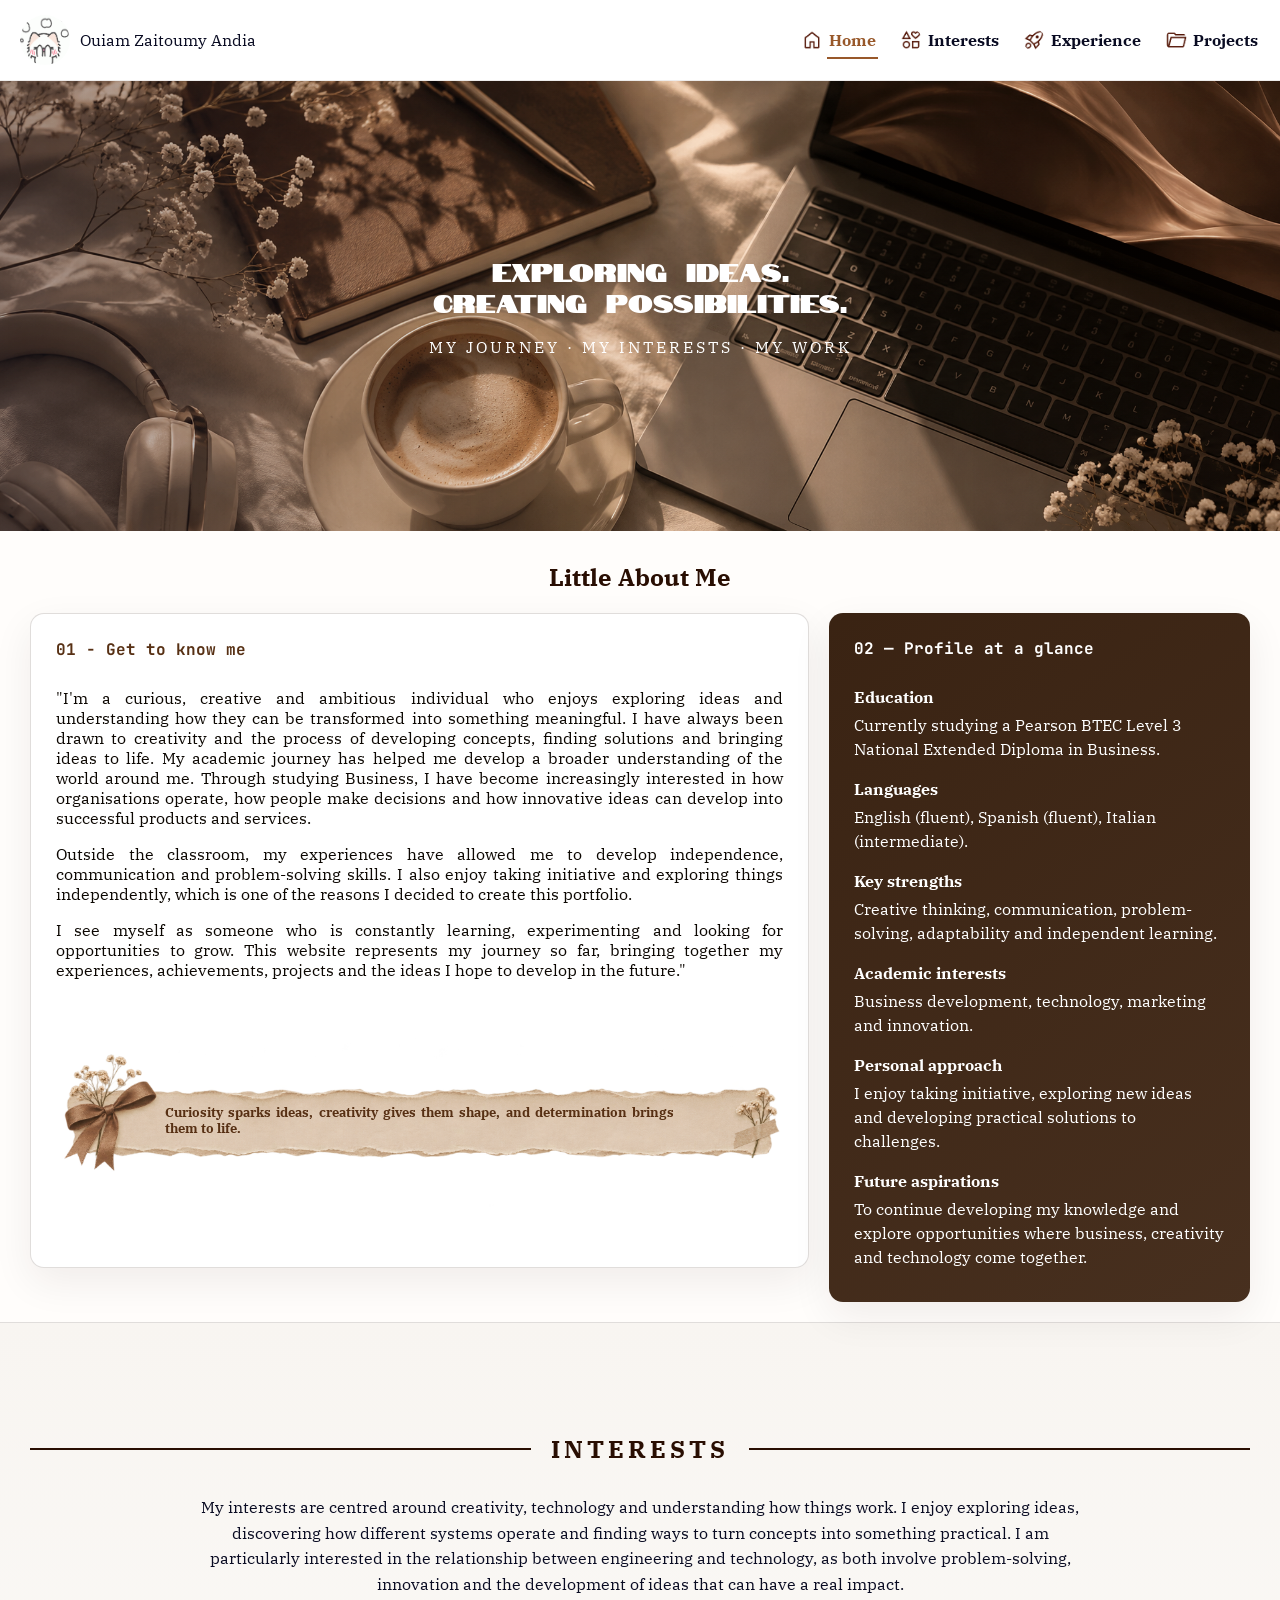
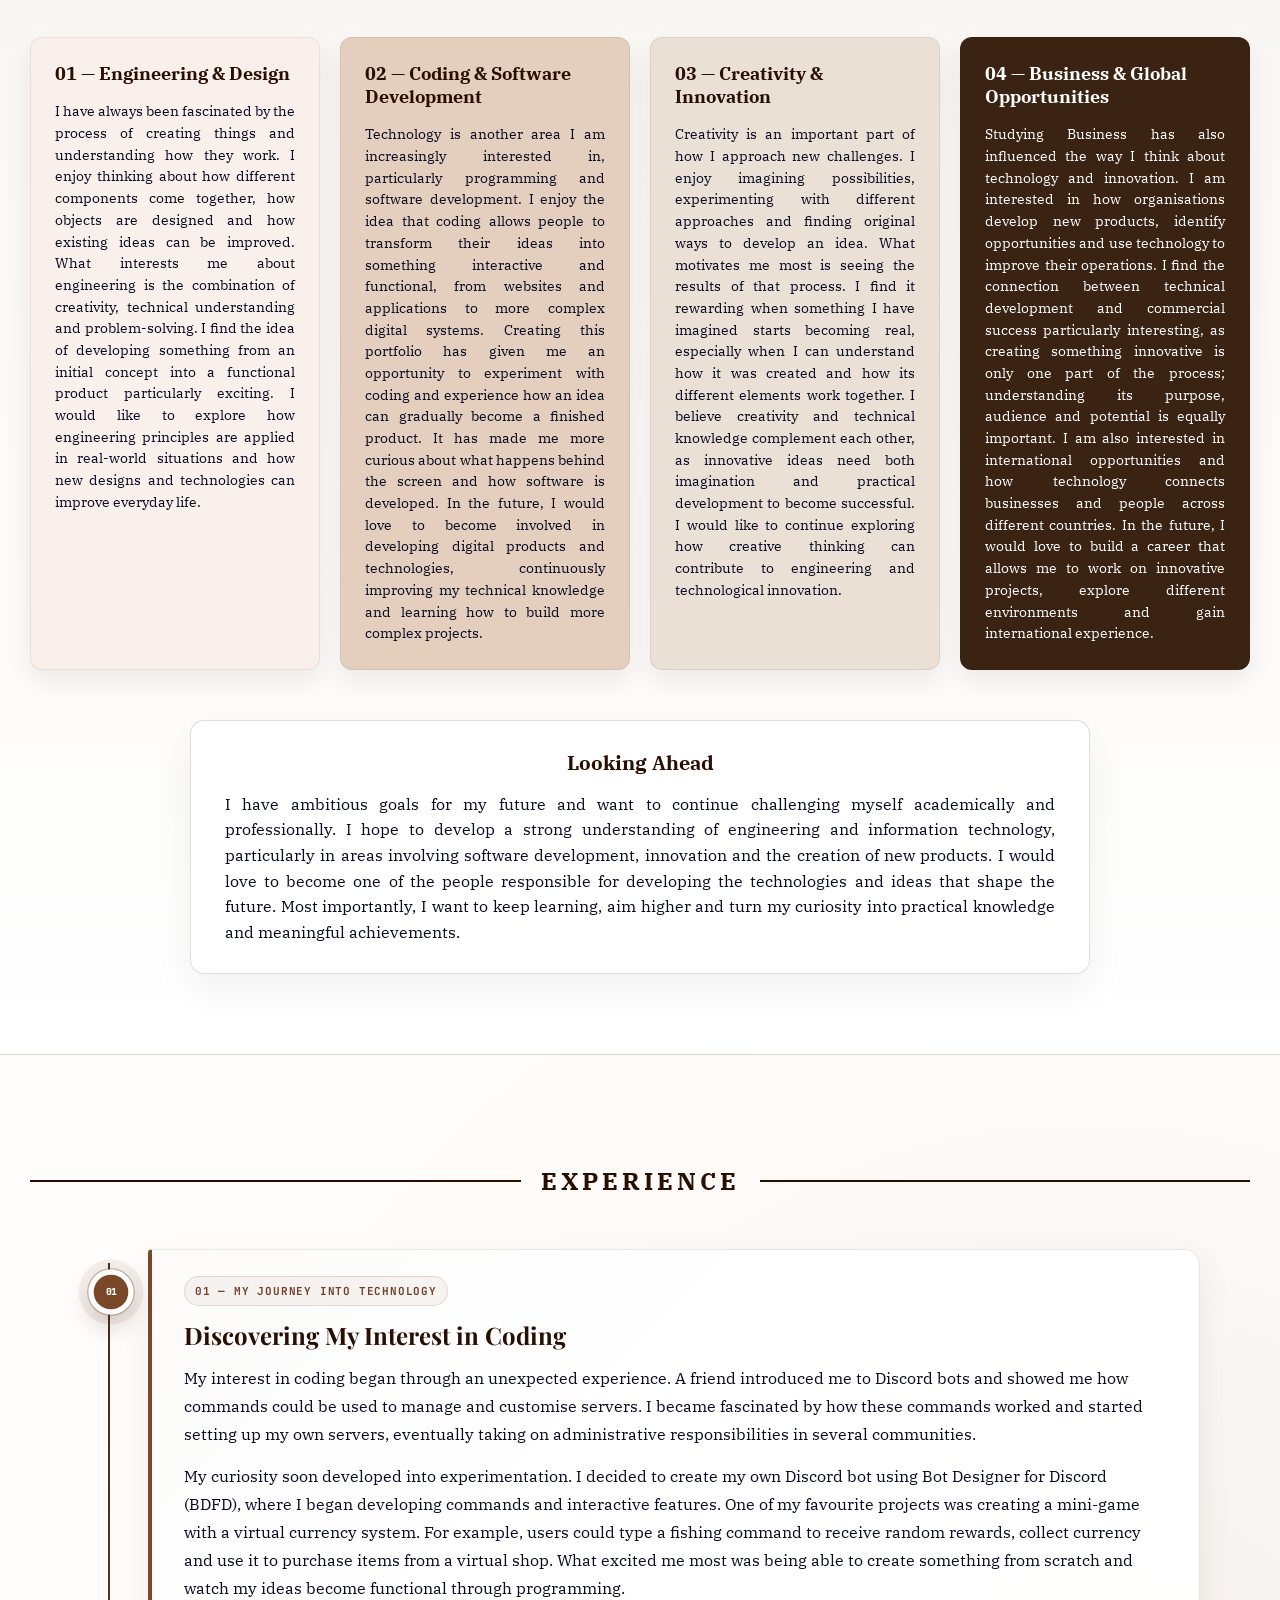
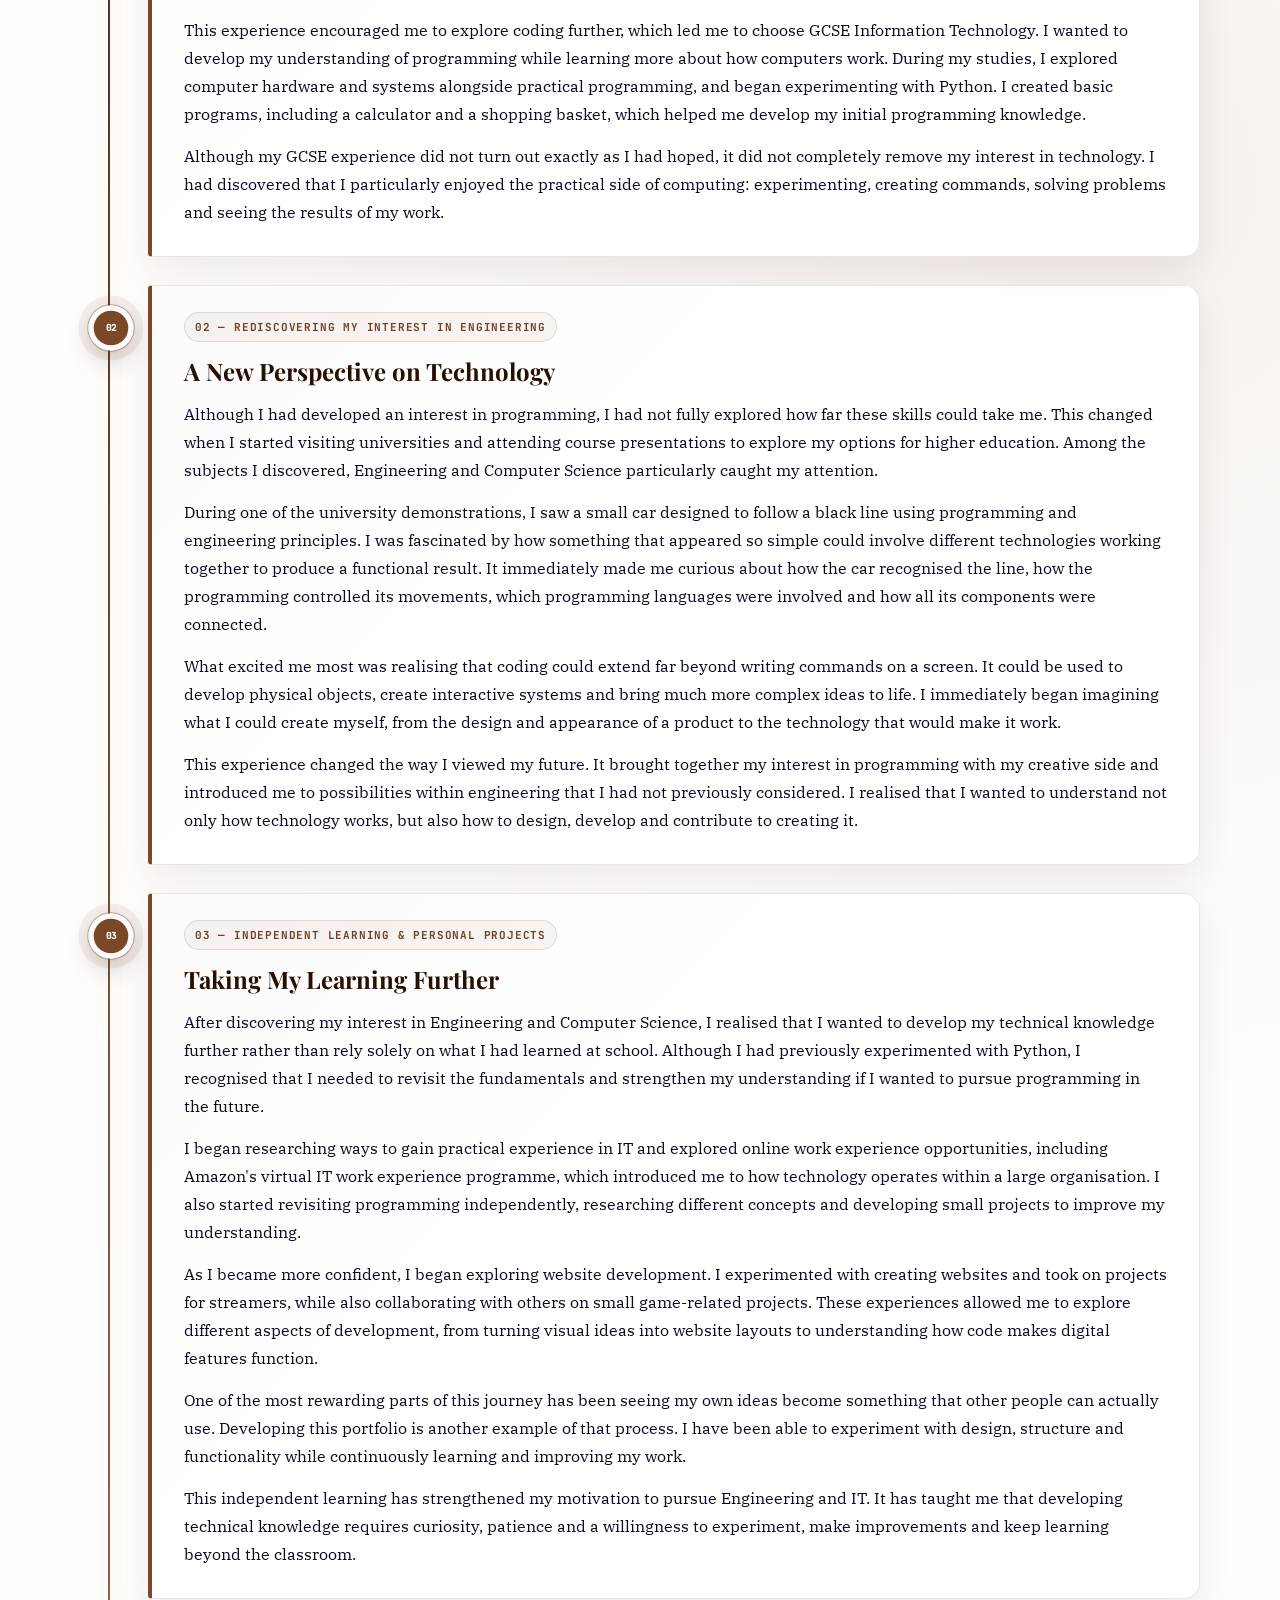
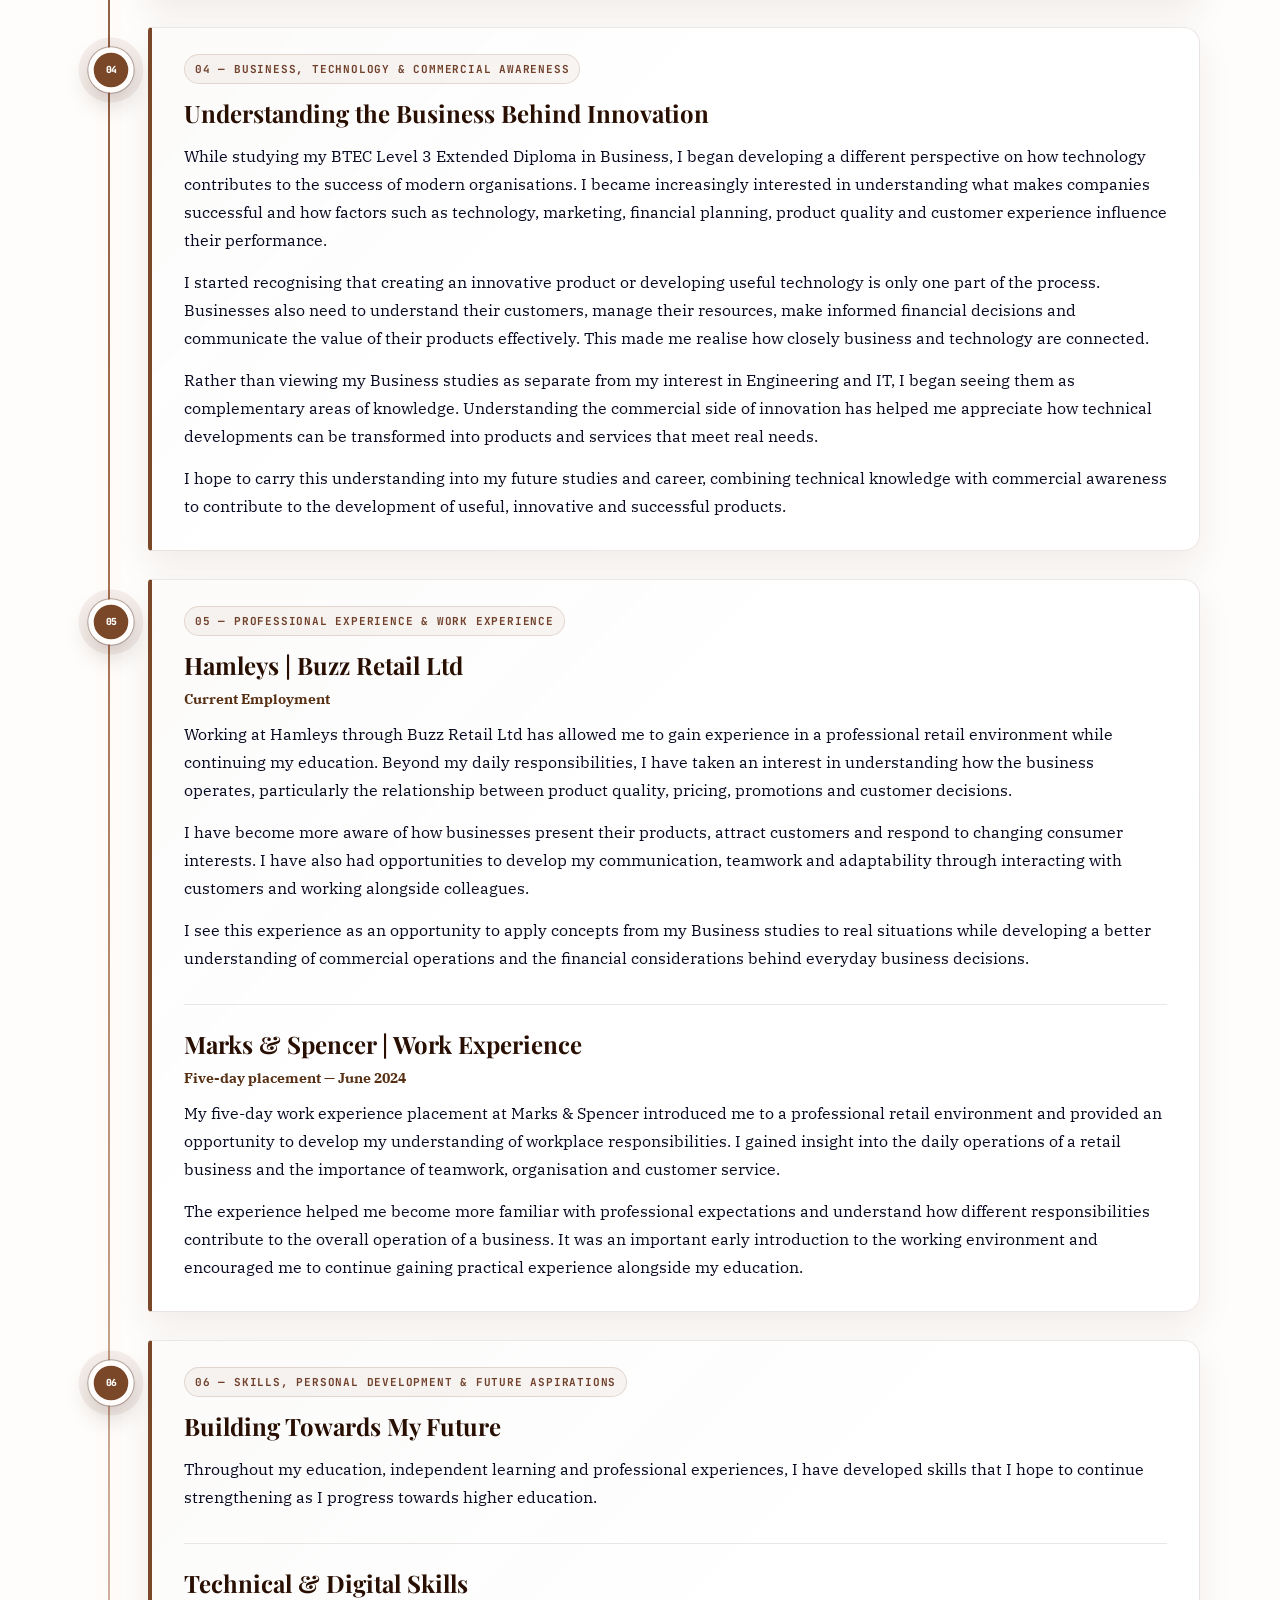
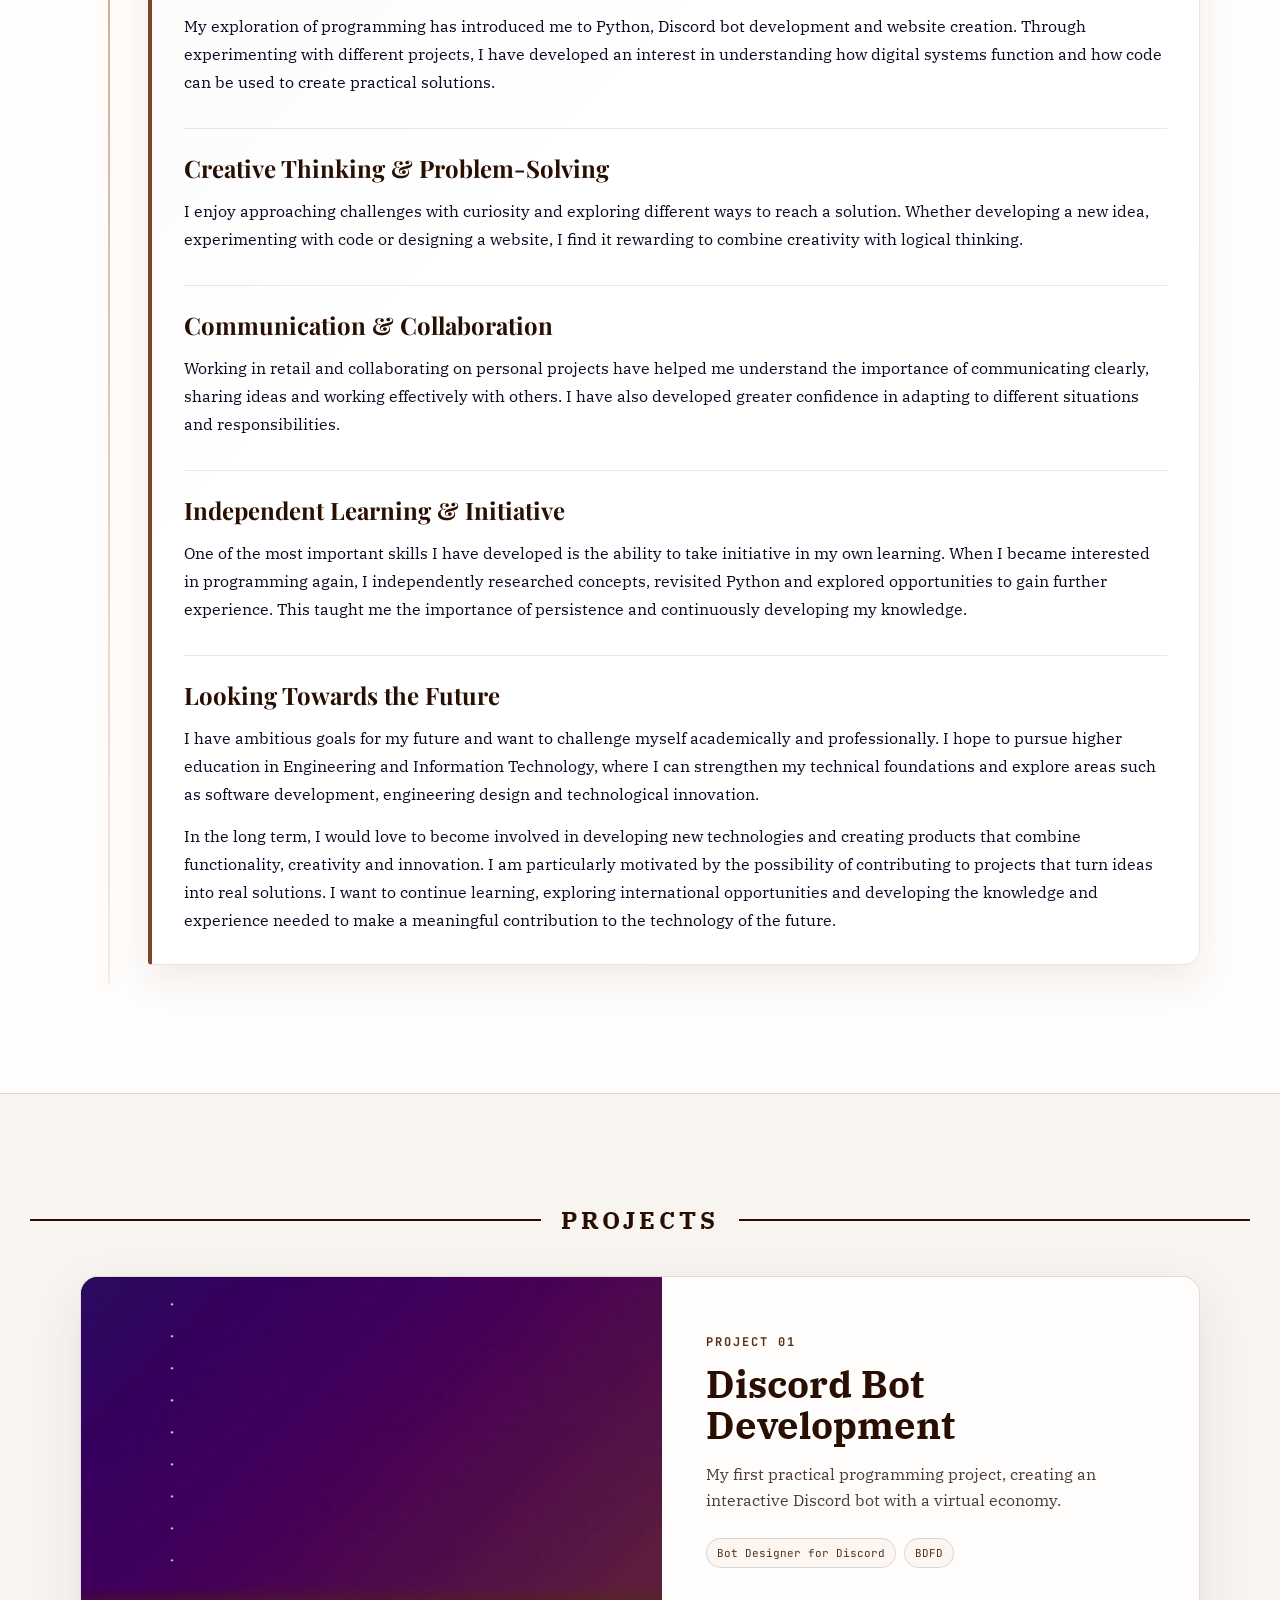
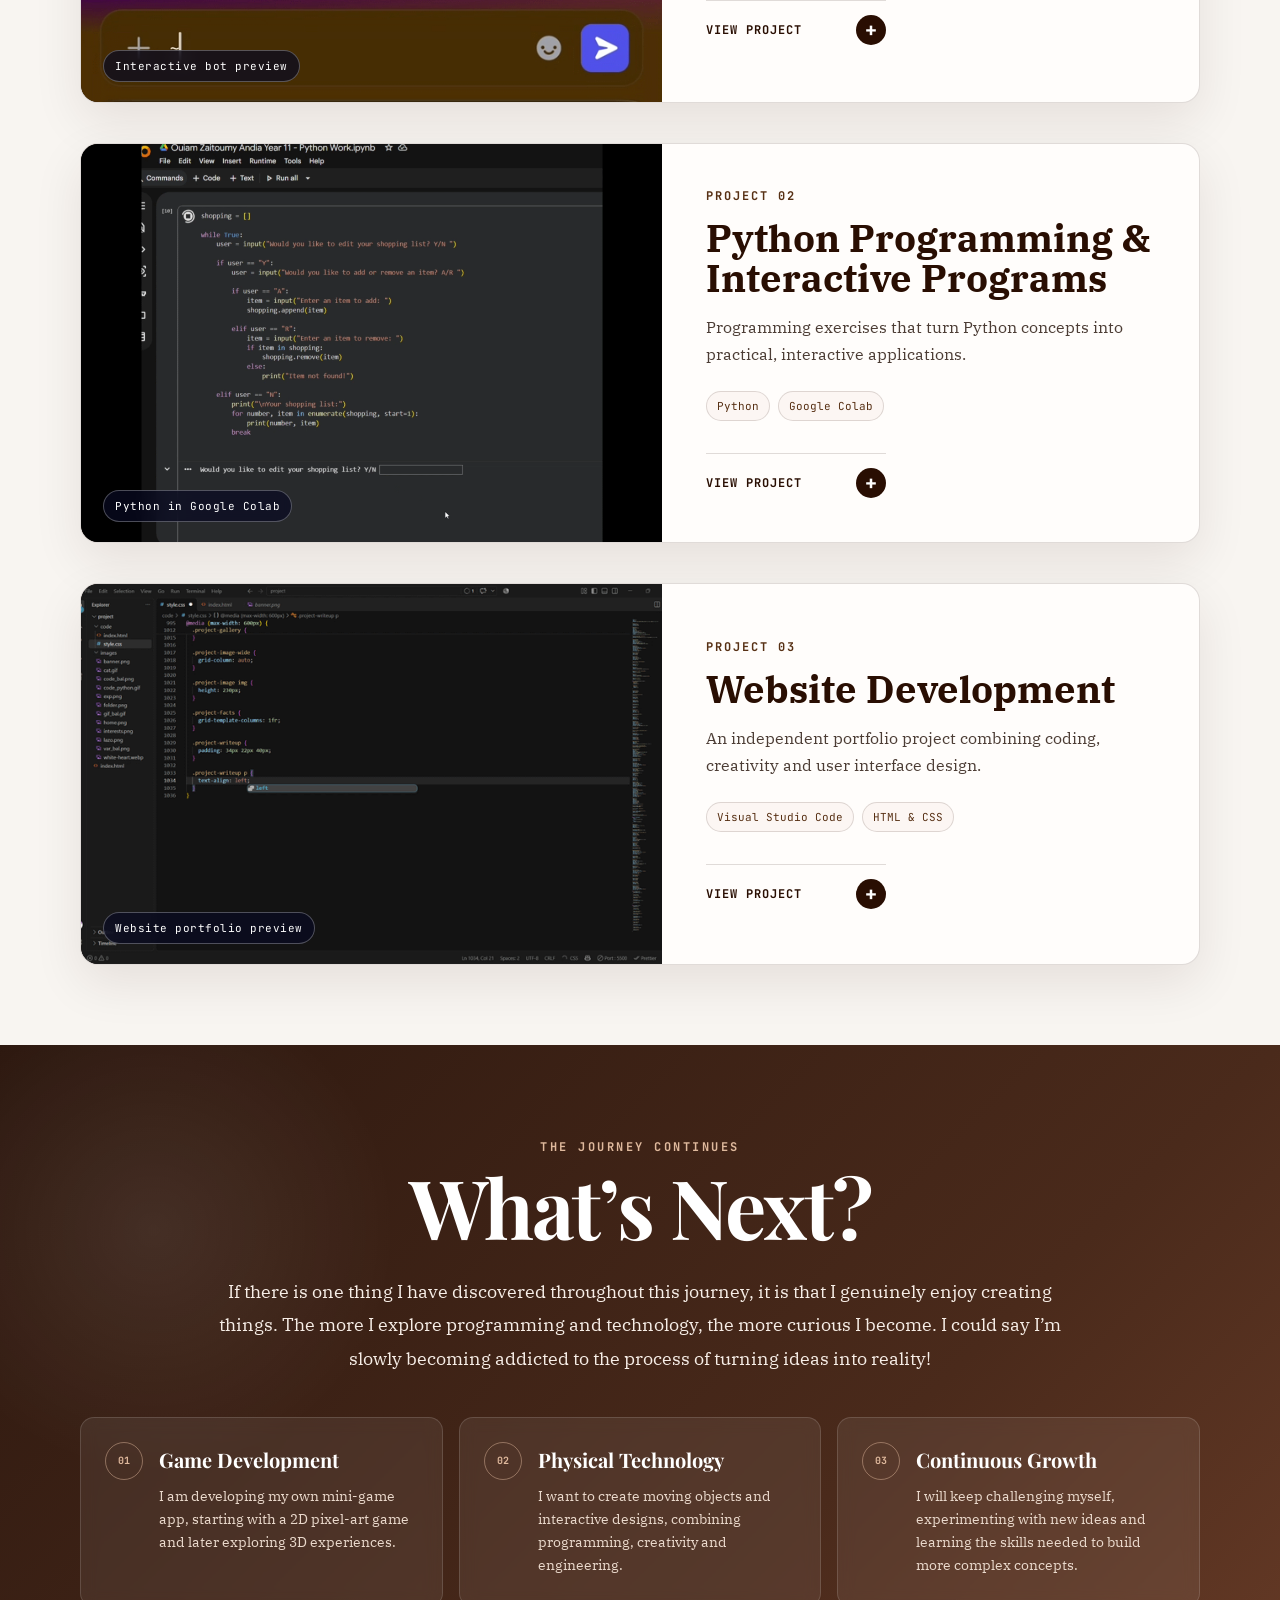
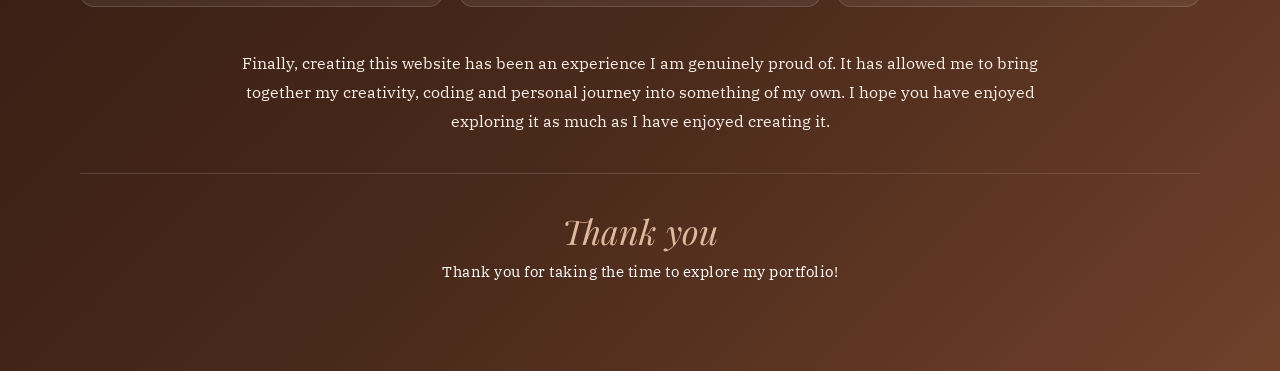
==== code/index.html @ 71fed952 "Initial website" ====
<!DOCTYPE html>
<html lang="en">
<head>
  <meta charset="UTF-8">
  <meta name="viewport" content="width=device-width, initial-scale=1.0">
  <title>my site</title>
  <link rel="stylesheet" href="style.css">
  <link rel="preconnect" href="https://fonts.gstatic.com" crossorigin>
  <link href="https://fonts.googleapis.com/css2?family=Actor&family=Arvo:ital,wght@0,400;0,700;1,400;1,700&family=IBM+Plex+Serif:ital,wght@0,100;0,200;0,300;0,400;0,500;0,600;0,700;1,100;1,200;1,300;1,400;1,500;1,600;1,700&family=JetBrains+Mono:ital,wght@0,100..800;1,100..800&family=Notable&family=Playfair+Display:ital,wght@0,400..900;1,400..900&family=Redaction+35:ital,wght@0,400;0,700;1,400&family=Sekuya&family=Ultra&family=Yuyu+Short&display=swap" rel="stylesheet">

</head>

<body>
    <header>
        <nav class="navbar container">
            <div class="logo">
             <img src="../images/cat.gif" alt="heart">
             <span>Ouiam Zaitoumy Andia</span>
            </div>

            <ul class="nav-links">
              <li><a href="#home" class="active"><img src="../images/home.png" alt="" class="nav-icon">Home</a></li>
              <li><a href="#interests"><img src="../images/interests.png" alt="" class="nav-icon">Interests</a></li>
              <li><a href="#experience"><img src="../images/exp.png" alt="" class="nav-icon">Experience</a></li>
              <li><a href="#projects"><img src="../images/folder.png" alt="" class="nav-icon">Projects</a></li>
            </ul>
        </nav>
    </header>
    
    <section id="home">
        <div class="hero-overlay">
            <div class="hero-text">
                <h1 class="spaced-title" aria-label="Exploring ideas. Creating possibilities.">
                    <span class="title-line">Exploring ideas.</span>
                    <span class="title-line">Creating possibilities.</span>
                </h1>
                <p class="hero-subtitle">MY JOURNEY · MY INTERESTS · MY WORK</p>
             
            </div>
        </div>
   <h2 class="section-title">Little About Me</h2>
   <div class="about-layout">
     <div class="section-box reveal-card">
       <p>
         <span class="highlight">01 - Get to know me</span>
         "I'm a curious, creative and ambitious individual who enjoys exploring ideas and understanding how they can be transformed into something meaningful. I have always been drawn to creativity and the process of developing concepts, finding solutions and bringing ideas to life. My academic journey has helped me develop a broader understanding of the world around me. Through studying Business, I have become increasingly interested in how organisations operate, how people make decisions and how innovative ideas can develop into successful products and services.

        </p>
        <p>Outside the classroom, my experiences have allowed me to develop independence, communication and problem-solving skills. I also enjoy taking initiative and exploring things independently, which is one of the reasons I decided to create this portfolio.</p> 
        <p> I see myself as someone who is constantly learning, experimenting and looking for opportunities to grow. This website represents my journey so far, bringing together my experiences, achievements, projects and the ideas I hope to develop in the future." </p>
        <div class="lazo-container">
          <img src="../images/lazo.png" alt="Decorative bow" class="lazo-divider">
          <p class="lazo-quote">Curiosity sparks ideas, creativity gives them shape, and determination brings them to life.</p>
        </div>
     </div>

     <div class="section-box interests-box reveal-card">
       <span class="highlight">02 — Profile at a glance</span>

       <h3>Education</h3>
       <p>Currently studying a Pearson BTEC Level 3 National Extended Diploma in Business.</p>

       <h3>Languages</h3>
       <p>English (fluent), Spanish (fluent), Italian (intermediate).</p>

       <h3>Key strengths</h3>
       <p>Creative thinking, communication, problem-solving, adaptability and independent learning.</p>

       <h3>Academic interests</h3>
       <p>Business development, technology, marketing and innovation.</p>

       <h3>Personal approach</h3>
       <p>I enjoy taking initiative, exploring new ideas and developing practical solutions to challenges.</p>

       <h3>Future aspirations</h3>
       <p>To continue developing my knowledge and explore opportunities where business, creativity and technology come together.</p>
     </div>
   </div>
    </section>

    <section id="interests">
      <h2 class="section-title section-title-lines"><span>Interests</span></h2>
      <p class="interests-introduction">My interests are centred around creativity, technology and understanding how things work. I enjoy exploring ideas, discovering how different systems operate and finding ways to turn concepts into something practical. I am particularly interested in the relationship between engineering and technology, as both involve problem-solving, innovation and the development of ideas that can have a real impact.</p>
      <div class="interest-cards">
        <div class="interest-card reveal-card">
          <h3>01 — Engineering &amp; Design</h3>
          <p>I have always been fascinated by the process of creating things and understanding how they work. I enjoy thinking about how different components come together, how objects are designed and how existing ideas can be improved. What interests me about engineering is the combination of creativity, technical understanding and problem-solving. I find the idea of developing something from an initial concept into a functional product particularly exciting. I would like to explore how engineering principles are applied in real-world situations and how new designs and technologies can improve everyday life.</p>
        </div>

        <div class="interest-card reveal-card">
          <h3>02 — Coding &amp; Software Development</h3>
          <p>Technology is another area I am increasingly interested in, particularly programming and software development. I enjoy the idea that coding allows people to transform their ideas into something interactive and functional, from websites and applications to more complex digital systems. Creating this portfolio has given me an opportunity to experiment with coding and experience how an idea can gradually become a finished product. It has made me more curious about what happens behind the screen and how software is developed. In the future, I would love to become involved in developing digital products and technologies, continuously improving my technical knowledge and learning how to build more complex projects.</p>
        </div>

        <div class="interest-card reveal-card">
          <h3>03 — Creativity &amp; Innovation</h3>
          <p>Creativity is an important part of how I approach new challenges. I enjoy imagining possibilities, experimenting with different approaches and finding original ways to develop an idea. What motivates me most is seeing the results of that process. I find it rewarding when something I have imagined starts becoming real, especially when I can understand how it was created and how its different elements work together. I believe creativity and technical knowledge complement each other, as innovative ideas need both imagination and practical development to become successful. I would like to continue exploring how creative thinking can contribute to engineering and technological innovation.</p>
        </div>

        <div class="interest-card reveal-card">
          <h3>04 — Business &amp; Global Opportunities</h3>
          <p>Studying Business has also influenced the way I think about technology and innovation. I am interested in how organisations develop new products, identify opportunities and use technology to improve their operations. I find the connection between technical development and commercial success particularly interesting, as creating something innovative is only one part of the process; understanding its purpose, audience and potential is equally important. I am also interested in international opportunities and how technology connects businesses and people across different countries. In the future, I would love to build a career that allows me to work on innovative projects, explore different environments and gain international experience.</p>
        </div>
      </div>

      <div class="looking-ahead reveal-card">
        <h3>Looking Ahead</h3>
        <p>I have ambitious goals for my future and want to continue challenging myself academically and professionally. I hope to develop a strong understanding of engineering and information technology, particularly in areas involving software development, innovation and the creation of new products. I would love to become one of the people responsible for developing the technologies and ideas that shape the future. Most importantly, I want to keep learning, aim higher and turn my curiosity into practical knowledge and meaningful achievements.</p>
      </div>
    </section>

    <section id="experience">
      <h2 class="section-title section-title-lines"><span>Experience</span></h2>
      <div class="experience-timeline">
        <div class="timeline-item">
          <div class="timeline-dot"><span>01</span></div>
          <div class="timeline-content reveal-content">
            <span class="timeline-date">01 — MY JOURNEY INTO TECHNOLOGY</span>
            <h3>Discovering My Interest in Coding</h3>
            <p>My interest in coding began through an unexpected experience. A friend introduced me to Discord bots and showed me how commands could be used to manage and customise servers. I became fascinated by how these commands worked and started setting up my own servers, eventually taking on administrative responsibilities in several communities.</p>
            <p>My curiosity soon developed into experimentation. I decided to create my own Discord bot using Bot Designer for Discord (BDFD), where I began developing commands and interactive features. One of my favourite projects was creating a mini-game with a virtual currency system. For example, users could type a fishing command to receive random rewards, collect currency and use it to purchase items from a virtual shop. What excited me most was being able to create something from scratch and watch my ideas become functional through programming.</p>
            <p>This experience encouraged me to explore coding further, which led me to choose GCSE Information Technology. I wanted to develop my understanding of programming while learning more about how computers work. During my studies, I explored computer hardware and systems alongside practical programming, and began experimenting with Python. I created basic programs, including a calculator and a shopping basket, which helped me develop my initial programming knowledge. </p>
            <p>Although my GCSE experience did not turn out exactly as I had hoped, it did not completely remove my interest in technology. I had discovered that I particularly enjoyed the practical side of computing: experimenting, creating commands, solving problems and seeing the results of my work.</p>
          </div>
        </div>
        <div class="timeline-item">
          <div class="timeline-dot"><span>02</span></div>
          <div class="timeline-content reveal-content">
            <span class="timeline-date">02 — REDISCOVERING MY INTEREST IN ENGINEERING</span>
            <h3>A New Perspective on Technology</h3>
            <p>Although I had developed an interest in programming, I had not fully explored how far these skills could take me. This changed when I started visiting universities and attending course presentations to explore my options for higher education. Among the subjects I discovered, Engineering and Computer Science particularly caught my attention.</p>
            <p>During one of the university demonstrations, I saw a small car designed to follow a black line using programming and engineering principles. I was fascinated by how something that appeared so simple could involve different technologies working together to produce a functional result. It immediately made me curious about how the car recognised the line, how the programming controlled its movements, which programming languages were involved and how all its components were connected.</p>
            <p>What excited me most was realising that coding could extend far beyond writing commands on a screen. It could be used to develop physical objects, create interactive systems and bring much more complex ideas to life. I immediately began imagining what I could create myself, from the design and appearance of a product to the technology that would make it work.</p>
            <p>This experience changed the way I viewed my future. It brought together my interest in programming with my creative side and introduced me to possibilities within engineering that I had not previously considered. I realised that I wanted to understand not only how technology works, but also how to design, develop and contribute to creating it.</p>
          </div>
        </div>
        <div class="timeline-item">
          <div class="timeline-dot"><span>03</span></div>
          <div class="timeline-content reveal-content">
            <span class="timeline-date">03 — INDEPENDENT LEARNING & PERSONAL PROJECTS</span>
            <h3>Taking My Learning Further</h3>
            <p>After discovering my interest in Engineering and Computer Science, I realised that I wanted to develop my technical knowledge further rather than rely solely on what I had learned at school. Although I had previously experimented with Python, I recognised that I needed to revisit the fundamentals and strengthen my understanding if I wanted to pursue programming in the future. </p>
            <p>I began researching ways to gain practical experience in IT and explored online work experience opportunities, including Amazon's virtual IT work experience programme, which introduced me to how technology operates within a large organisation. I also started revisiting programming independently, researching different concepts and developing small projects to improve my understanding.</p>
            <p>As I became more confident, I began exploring website development. I experimented with creating websites and took on projects for streamers, while also collaborating with others on small game-related projects. These experiences allowed me to explore different aspects of development, from turning visual ideas into website layouts to understanding how code makes digital features function.</p>
            <p>One of the most rewarding parts of this journey has been seeing my own ideas become something that other people can actually use. Developing this portfolio is another example of that process. I have been able to experiment with design, structure and functionality while continuously learning and improving my work.</p>
            <p>This independent learning has strengthened my motivation to pursue Engineering and IT. It has taught me that developing technical knowledge requires curiosity, patience and a willingness to experiment, make improvements and keep learning beyond the classroom.</p>
          </div>
        </div>
        <div class="timeline-item">
          <div class="timeline-dot"><span>04</span></div>
          <div class="timeline-content reveal-content">
            <span class="timeline-date">04 — BUSINESS, TECHNOLOGY & COMMERCIAL AWARENESS</span>
            <h3>Understanding the Business Behind Innovation</h3>
            <p>While studying my BTEC Level 3 Extended Diploma in Business, I began developing a different perspective on how technology contributes to the success of modern organisations. I became increasingly interested in understanding what makes companies successful and how factors such as technology, marketing, financial planning, product quality and customer experience influence their performance.</p>
            <p>I started recognising that creating an innovative product or developing useful technology is only one part of the process. Businesses also need to understand their customers, manage their resources, make informed financial decisions and communicate the value of their products effectively. This made me realise how closely business and technology are connected.</p>
            <p>Rather than viewing my Business studies as separate from my interest in Engineering and IT, I began seeing them as complementary areas of knowledge. Understanding the commercial side of innovation has helped me appreciate how technical developments can be transformed into products and services that meet real needs.</p>
            <p>I hope to carry this understanding into my future studies and career, combining technical knowledge with commercial awareness to contribute to the development of useful, innovative and successful products.</p>
          </div>
        </div>
        <div class="timeline-item">
          <div class="timeline-dot"><span>05</span></div>
          <div class="timeline-content reveal-content">
            <span class="timeline-date">05 — PROFESSIONAL EXPERIENCE & WORK EXPERIENCE</span>

            <h3>Hamleys | Buzz Retail Ltd</h3>
            <span class="timeline-status">Current Employment</span>
            <p>Working at Hamleys through Buzz Retail Ltd has allowed me to gain experience in a professional retail environment while continuing my education. Beyond my daily responsibilities, I have taken an interest in understanding how the business operates, particularly the relationship between product quality, pricing, promotions and customer decisions.</p>
            <p>I have become more aware of how businesses present their products, attract customers and respond to changing consumer interests. I have also had opportunities to develop my communication, teamwork and adaptability through interacting with customers and working alongside colleagues.</p>
            <p>I see this experience as an opportunity to apply concepts from my Business studies to real situations while developing a better understanding of commercial operations and the financial considerations behind everyday business decisions.</p>

            <h3 class="timeline-subheading">Marks &amp; Spencer | Work Experience</h3>
            <span class="timeline-status">Five-day placement — June 2024</span>
            <p>My five-day work experience placement at Marks &amp; Spencer introduced me to a professional retail environment and provided an opportunity to develop my understanding of workplace responsibilities. I gained insight into the daily operations of a retail business and the importance of teamwork, organisation and customer service.</p>
            <p>The experience helped me become more familiar with professional expectations and understand how different responsibilities contribute to the overall operation of a business. It was an important early introduction to the working environment and encouraged me to continue gaining practical experience alongside my education.</p>
          </div>
        </div>
        <div class="timeline-item">
          <div class="timeline-dot"><span>06</span></div>
          <div class="timeline-content reveal-content">
            <span class="timeline-date">06 — SKILLS, PERSONAL DEVELOPMENT &amp; FUTURE ASPIRATIONS</span>

            <h3>Building Towards My Future</h3>
            <p>Throughout my education, independent learning and professional experiences, I have developed skills that I hope to continue strengthening as I progress towards higher education.</p>

            <h3 class="timeline-subheading">Technical &amp; Digital Skills</h3>
            <p>My exploration of programming has introduced me to Python, Discord bot development and website creation. Through experimenting with different projects, I have developed an interest in understanding how digital systems function and how code can be used to create practical solutions.</p>

            <h3 class="timeline-subheading">Creative Thinking &amp; Problem-Solving</h3>
            <p>I enjoy approaching challenges with curiosity and exploring different ways to reach a solution. Whether developing a new idea, experimenting with code or designing a website, I find it rewarding to combine creativity with logical thinking.</p>

            <h3 class="timeline-subheading">Communication &amp; Collaboration</h3>
            <p>Working in retail and collaborating on personal projects have helped me understand the importance of communicating clearly, sharing ideas and working effectively with others. I have also developed greater confidence in adapting to different situations and responsibilities.</p>

            <h3 class="timeline-subheading">Independent Learning &amp; Initiative</h3>
            <p>One of the most important skills I have developed is the ability to take initiative in my own learning. When I became interested in programming again, I independently researched concepts, revisited Python and explored opportunities to gain further experience. This taught me the importance of persistence and continuously developing my knowledge.</p>

            <h3 class="timeline-subheading">Looking Towards the Future</h3>
            <p>I have ambitious goals for my future and want to challenge myself academically and professionally. I hope to pursue higher education in Engineering and Information Technology, where I can strengthen my technical foundations and explore areas such as software development, engineering design and technological innovation.</p>
            <p>In the long term, I would love to become involved in developing new technologies and creating products that combine functionality, creativity and innovation. I am particularly motivated by the possibility of contributing to projects that turn ideas into real solutions. I want to continue learning, exploring international opportunities and developing the knowledge and experience needed to make a meaningful contribution to the technology of the future.</p>
          </div>
        </div>
      </div>
    </section>

    <section id="projects">
      <h2 class="section-title section-title-lines"><span>Projects</span></h2>
      <details class="project-card reveal-card">
        <summary class="project-summary">
          <div class="project-preview">
            <img src="../images/gif_bal.gif" alt="Animated Discord bot balance command">
            <span class="project-preview-label">Interactive bot preview</span>
          </div>
          <div class="project-summary-content">
            <span class="project-number">PROJECT 01</span>
            <h3>Discord Bot Development</h3>
            <p>My first practical programming project, creating an interactive Discord bot with a virtual economy.</p>
            <div class="project-meta">
              <span>Bot Designer for Discord</span>
              <span>BDFD</span>
            </div>
            <span class="project-toggle" aria-hidden="true">
              <span class="toggle-label">View project</span>
              <span class="toggle-icon">+</span>
            </span>
          </div>
        </summary>

        <div class="project-details">
          <div class="project-gallery" aria-label="Discord bot project screenshots">
            <figure class="project-image project-image-wide">
              <img src="../images/gif_bal.gif" alt="Animated demonstration of the balance command">
              <figcaption>Balance command in action</figcaption>
            </figure>
            <figure class="project-image">
              <img src="../images/code_bal.png" alt="Code used for the Discord bot balance command">
              <figcaption>Command code</figcaption>
            </figure>
            <figure class="project-image">
              <img src="../images/var_bal.png" alt="Variables used by the Discord bot balance command">
              <figcaption>Stored variables</figcaption>
            </figure>
          </div>

          <div class="project-writeup">
            <div class="project-facts">
              <div>
                <span>Tool used</span>
                <strong>Bot Designer for Discord (BDFD)</strong>
              </div>
              <div>
                <span>Project type</span>
                <strong>Beginner programming and interactive bot development</strong>
              </div>
            </div>

            <h4>Project Overview</h4>
            <p>My first practical programming project involved creating and developing my own Discord bot using Bot Designer for Discord (BDFD). I used commands, variables and built-in coding functions to give the bot different features and make it interactive.</p>
            <p>The bot included commands for server management and entertainment, allowing users to interact with it through activities such as fishing, collecting virtual currency and purchasing items from a shop. I wanted to create something that people could enjoy using while also providing useful features to help manage a Discord server.</p>
            <p>One example of my work is the <strong>balance command (<code>~bal</code>)</strong>, which uses stored variables to display a user's coins and other statistics in an organised format.</p>
          </div>
        </div>
      </details>

      <details class="project-card reveal-card">
        <summary class="project-summary">
          <div class="project-preview">
            <img src="../images/code_python.gif" alt="Python programming code running in Google Colab">
            <span class="project-preview-label">Python in Google Colab</span>
          </div>
          <div class="project-summary-content">
            <span class="project-number">PROJECT 02</span>
            <h3>Python Programming &amp; Interactive Programs</h3>
            <p>Programming exercises that turn Python concepts into practical, interactive applications.</p>
            <div class="project-meta">
              <span>Python</span>
              <span>Google Colab</span>
            </div>
            <span class="project-toggle" aria-hidden="true">
              <span class="toggle-label">View project</span>
              <span class="toggle-icon">+</span>
            </span>
          </div>
        </summary>

        <div class="project-details">
          <div class="project-gallery project-gallery-single" aria-label="Python project screenshot">
            <figure class="project-image project-image-wide">
              <img src="../images/code_python.gif" alt="Python code and interactive program example">
              <figcaption>Python programming example</figcaption>
            </figure>
          </div>

          <div class="project-writeup">
            <div class="project-facts">
              <div>
                <span>Language used</span>
                <strong>Python</strong>
              </div>
              <div>
                <span>Platform</span>
                <strong>Google Colab</strong>
              </div>
              <div>
                <span>Project type</span>
                <strong>Programming exercises and practical applications</strong>
              </div>
            </div>

            <h4>Project Overview</h4>
            <p>As part of my GCSE Information Technology studies, I began experimenting with Python to develop my programming knowledge and understand how code could be used to solve practical problems.</p>
            <p>I worked on different exercises involving variables, user input, calculations, lists, loops and conditional statements. One example was a shopping list program that allowed users to add, remove and display items through an interactive menu. I also experimented with creating simple games, including Number Guessing and Rock, Paper, Scissors, which I played and tested with my friends.</p>
            <p>I particularly enjoyed experimenting with different instructions, testing my code and discovering how programming logic could be used to create functional and interactive programs.</p>
          </div>
        </div>
      </details>

      <details class="project-card reveal-card">
        <summary class="project-summary">
          <div class="project-preview">
            <img src="../images/website_gif.gif" alt="Animated preview of my website portfolio">
            <span class="project-preview-label">Website portfolio preview</span>
          </div>
          <div class="project-summary-content">
            <span class="project-number">PROJECT 03</span>
            <h3>Website Development</h3>
            <p>An independent portfolio project combining coding, creativity and user interface design.</p>
            <div class="project-meta">
              <span>Visual Studio Code</span>
              <span>HTML &amp; CSS</span>
            </div>
            <span class="project-toggle" aria-hidden="true">
              <span class="toggle-label">View project</span>
              <span class="toggle-icon">+</span>
            </span>
          </div>
        </summary>

        <div class="project-details">
          <div class="project-gallery project-gallery-single" aria-label="Website development project preview">
            <figure class="project-image project-image-wide">
              <img src="../images/website_gif.gif" alt="Animated preview of my website portfolio">
              <figcaption>My current portfolio website</figcaption>
            </figure>
          </div>

          <div class="project-writeup">
            <div class="project-facts">
              <div>
                <span>Tools used</span>
                <strong>Visual Studio Code, HTML and CSS</strong>
              </div>
              <div>
                <span>Project type</span>
                <strong>Web development and user interface design</strong>
              </div>
            </div>

            <h4>Project Overview</h4>
            <p>As I continued exploring programming, I became interested in website development and how code could be used to create interactive and visually appealing digital experiences.</p>
            <p>Using Visual Studio Code, I began developing websites by working with HTML to structure content and CSS to control their appearance, layout and design. I experimented with different elements, colours, images, typography and page structures to create websites that were both functional and visually organised.</p>
            <p>I have also worked on website projects for other people, including streamers, which allowed me to explore different design requirements and develop my experience further. Some of these projects are private, so I have chosen to showcase my own portfolio as an example of my work.</p>

            <h4>My Current Portfolio</h4>
            <p>This website is an independent project where I have been able to bring together my interest in coding, creativity and design. I have developed its different sections, experimented with its layout and styling, and used it as an opportunity to continue improving my web development skills.</p>
          </div>
        </div>
      </details>
    </section>

    <section id="whats-next" class="whats-next-section">
      <div class="next-panel reveal-card">
        <div class="next-heading">
          <span class="next-kicker">The journey continues</span>
          <h2>What&rsquo;s Next?</h2>
        </div>

        <p class="next-intro">If there is one thing I have discovered throughout this journey, it is that I genuinely enjoy creating things. The more I explore programming and technology, the more curious I become. I could say I&rsquo;m slowly becoming addicted to the process of turning ideas into reality!</p>

        <div class="next-goals">
          <article class="next-goal">
            <span class="next-goal-number">01</span>
            <div>
              <h3>Game Development</h3>
              <p>I am developing my own mini-game app, starting with a 2D pixel-art game and later exploring 3D experiences.</p>
            </div>
          </article>

          <article class="next-goal">
            <span class="next-goal-number">02</span>
            <div>
              <h3>Physical Technology</h3>
              <p>I want to create moving objects and interactive designs, combining programming, creativity and engineering.</p>
            </div>
          </article>

          <article class="next-goal">
            <span class="next-goal-number">03</span>
            <div>
              <h3>Continuous Growth</h3>
              <p>I will keep challenging myself, experimenting with new ideas and learning the skills needed to build more complex concepts.</p>
            </div>
          </article>
        </div>

        <p class="next-reflection">Finally, creating this website has been an experience I am genuinely proud of. It has allowed me to bring together my creativity, coding and personal journey into something of my own. I hope you have enjoyed exploring it as much as I have enjoyed creating it.</p>

        <div class="thank-you">
          <span>Thank you</span>
          <p>Thank you for taking the time to explore my portfolio!</p>
        </div>
      </div>
    </section>

    <script>
      const navLinks = document.querySelectorAll(".nav-links a");
      const sections = document.querySelectorAll("section[id]");

      const updateActiveLink = () => {
        let currentSection = "home";

        sections.forEach((section) => {
          if (section.getBoundingClientRect().top <= 120) {
            currentSection = section.id;
          }
        });

        navLinks.forEach((link) => {
          link.classList.toggle("active", link.getAttribute("href") === `#${currentSection}`);
        });
      };

      window.addEventListener("scroll", updateActiveLink);
      updateActiveLink();

      const timelineItems = document.querySelectorAll(".timeline-item");

      const revealTimeline = new IntersectionObserver((entries) => {
        entries.forEach((entry) => {
          if (entry.isIntersecting) {
            entry.target.classList.add("is-visible");
            revealTimeline.unobserve(entry.target);
          }
        });
      }, {
        threshold: 0.35
      });

      timelineItems.forEach((item) => revealTimeline.observe(item));

      const revealCards = document.querySelectorAll(".reveal-card");
      const revealCardObserver = new IntersectionObserver((entries) => {
        entries.forEach((entry) => {
          if (entry.isIntersecting) {
            entry.target.classList.add("is-visible");
            revealCardObserver.unobserve(entry.target);
          }
        });
      }, {
        threshold: 0.15
      });

      revealCards.forEach((card) => revealCardObserver.observe(card));
    </script>
</body>
</html>
---- code/style.css ----
*{
    margin: 0;
    padding: 0;
    box-sizing: border-box;
}

:root {
  --ink: #090b22;
  --brown: #290e02;
  --brown-soft: #7a4829;
  --cream: #f8f5f1;
  --paper: #fffdfb;
  --line: rgba(41, 14, 2, 0.14);
}

html {
  scroll-behavior: smooth;
}

body {
  font-family: "IBM Plex Serif", serif;
  color: var(--ink);
  background-color: var(--paper);
} 

h1,
h2,
h3 {
  font-family: "IBM Plex Serif", serif;
}
.container {
     width: 90%;
     max-width: 1200px;
     margin: auto;
}

header{
     background: rgba(255, 255, 255, 0.94);
     padding: 15px 0;
     position: sticky;
     top: 0;
     z-index: 1000;
     border-bottom: 1px solid rgba(41, 14, 2, 0.08);
     backdrop-filter: blur(14px);
}
.navbar{
     width: 100%;
     max-width: none;
     margin: 0;
     padding: 0 20px;
     box-sizing: border-box;
     display: flex;
     justify-content: flex-start;
     align-items: center;
}

.nav-links {
     margin-left: auto;
}

.logo {
     display: flex;
     align-items: center;
     gap: 10px;
}

.logo img{
     width: 50px;
     height: 50px;
     border-radius: 50%;
}
.nav-links {
     display: flex;
     list-style: none;
}
.nav-links li {
    margin-left: 20px;
}
.nav-links li a {
     display: flex;
     align-items: center;
     gap: 6px;
     text-decoration: none;
     color: #090b22;
     font-weight: bold;
     transition: color 0.3s;
     position: relative;
     padding: 8px 2px;
}

.nav-links li a::after {
  content: "";
  position: absolute;
  left: 28px;
  right: 0;
  bottom: 0;
  height: 2px;
  background: hsl(25, 57%, 38%);
  transform: scaleX(0);
  transform-origin: left;
  transition: transform 0.25s ease;
}

.nav-links li a:hover::after,
.nav-links li a.active::after {
  transform: scaleX(1);
}

.nav-icon {
     width: 22px;
     height: 22px;
     object-fit: cover;
     border-radius: 50%;
}
.nav-links li a:hover {
     color: hsl(25, 57%, 38%);
}
.nav-links li a.active {
     color: hsl(25, 57%, 38%);
}

.hero-overlay {
    background: url('../images/banner.png') no-repeat center center/cover;
    background-color: rgba(0, 0, 0, 0.5);
    position: relative;
    width: 100%;
    height: 50vh;
    display: flex;
    justify-content: center;
    align-items: center;
    color: #fff;
   
}

.hero-overlay::before {
  content: "";
  position: absolute;
  inset: 0;
  background: linear-gradient(90deg, rgba(9, 11, 34, 0.35), transparent 55%, rgba(41, 14, 2, 0.12));
  animation: hero-light 1.8s ease-out both;
  pointer-events: none;
}

.spaced-title {
  word-spacing: 8px;
  letter-spacing: 1px;
}

.hero-text {
  position: relative;
  z-index: 1;
  display: flex;
  flex-direction: column;
  align-items: center;
}

.hero-text h1 {
  max-width: 800px;
  padding: 10px;
  text-align: center;
  font-family: "Notable", sans-serif;
  text-shadow: 0 4px 24px rgba(0, 0, 0, 0.22);
}

.title-line {
  display: block;
  opacity: 0;
  transform: translateY(24px);
  filter: blur(8px);
  animation: title-reveal 1s cubic-bezier(0.22, 1, 0.36, 1) forwards;
}

.title-line:nth-child(2) {
  animation-delay: 0.28s;
}

.hero-text p {
  max-width: 600px;
  padding: 10px;
  text-align: center;
  font-family: "IBM Plex Serif", serif;
  letter-spacing: 3px;
  opacity: 0;
  transform: translateY(12px);
  animation: subtitle-reveal 0.8s 0.85s ease-out forwards;
}

@keyframes title-reveal {
  to {
    opacity: 1;
    transform: translateY(0);
    filter: blur(0);
  }
}

@keyframes subtitle-reveal {
  to {
    opacity: 1;
    transform: translateY(0);
  }
}

@keyframes hero-light {
  from {
    opacity: 0;
  }

  to {
    opacity: 1;
  }
}

@media (prefers-reduced-motion: reduce) {
  .hero-overlay::before,
  .title-line,
  .hero-text p {
    animation: none;
    opacity: 1;
    transform: none;
    filter: none;
  }
}

.section-title {
  font-family: "IBM Plex Serif", serif;
  font-size: 24px;
  color: #290e02;
  text-align: center;
  margin: 30px 0 15px;
}

.about-layout {
  width: 100%;
  margin: 20px 0;
  display: flex;
  gap: 20px;
  align-items: flex-start;
}

.section-box {
  width: 65%;
  margin: 0;
  padding: 25px;
  color: #0c0702;
  background-color: hsl(0, 0%, 100%);
  text-align: left;
  border: 1px solid var(--line);
  border-radius: 14px;
  box-shadow: 0 14px 40px rgba(41, 14, 2, 0.07);
}

@media (max-width: 600px) {
  .about-layout {
    flex-direction: column;
  }

  .section-box,
  .interests-box {
    width: 100%;
  }
}

.section-box:first-child {
  margin-left: 30px;
}

.highlight {
  color: hsl(25, 62%, 21%);
  display: block;
  font-weight: bold;

  margin-bottom: 28px;
  font-family: "JetBrains Mono", monospace;
  
}

.interests-box {
  width: 35%;
  margin: 0 30px 0 0;
  color: #ffffff;
  background-color: hsl(25, 51%, 15%);
  border: 0;
  background-image: linear-gradient(145deg, hsl(25, 51%, 15%), hsl(25, 40%, 20%));
}

.interests-box .highlight {
  color: #ffffff;
}

.section-box:not(.interests-box) p {
  margin-bottom: 16px;
  text-align: justify;
}

.section-box:not(.interests-box) p:last-child {
  margin-bottom: 0;
}

.lazo-container {
  position: relative;
  margin-top: 20px;
}

.lazo-divider {
  display: block;
  width: 100%;
  height: auto;
}

.lazo-quote {
  position: absolute;
  top: 50%;
  left: 50%;
  width: 70%;
  max-height: 60%;
  margin: 0;
  transform: translate(-50%, -50%);
  color: hsl(25, 62%, 21%);
  text-align: center;
  font-size: 13px;
  line-height: 1.25;
  font-weight: bold;
  overflow-wrap: break-word;
}

#interests,
#experience,
#projects {
  min-height: 80vh;
  padding: 80px 30px;
  scroll-margin-top: 80px;
}

#interests {
  background: linear-gradient(180deg, var(--cream), #ffffff);
  border-top: 1px solid var(--line);
  border-bottom: 1px solid var(--line);
}

#experience {
  background:
    radial-gradient(circle at 85% 15%, rgba(122, 72, 41, 0.07), transparent 22%),
    #fffdfb;
}

#projects {
  background: var(--cream);
  border-top: 1px solid var(--line);
}

.section-title-lines {
  display: flex;
  align-items: center;
  gap: 20px;
  width: 100%;
  margin: 30px 0;
}

.section-title-lines span {
  font-size: 24px;
  letter-spacing: 4px;
  text-transform: uppercase;
}

.section-title-lines::before,
.section-title-lines::after {
  content: "";
  flex: 1;
  height: 2px;
  background-color: #290e02;
}

.interests-introduction {
  max-width: 900px;
  margin: 20px auto 0;
  text-align: center;
  line-height: 1.6;
}

.interest-cards {
  display: grid;
  grid-template-columns: repeat(4, 1fr);
  gap: 20px;
  margin-top: 40px;
}

.interest-card {
  min-height: 520px;
  padding: 24px;
  border: none;
  border-radius: 12px;
  border: 1px solid rgba(41, 14, 2, 0.08);
  box-shadow: 0 12px 28px rgba(41, 14, 2, 0.08);
  transition: transform 0.35s ease, box-shadow 0.35s ease;
}

.interest-card:hover {
  transform: translateY(-8px);
  box-shadow: 0 20px 38px rgba(41, 14, 2, 0.14);
}

.interest-card:nth-of-type(1).reveal-card {
  transition-delay: 0.05s;
}

.interest-card:nth-of-type(2).reveal-card {
  transition-delay: 0.12s;
}

.interest-card:nth-of-type(3).reveal-card {
  transition-delay: 0.19s;
}

.interest-card:nth-of-type(4).reveal-card {
  transition-delay: 0.26s;
}

.interest-card.reveal-card.is-visible:hover {
  transform: translateY(-8px);
  box-shadow: 0 20px 38px rgba(41, 14, 2, 0.14);
}

.interest-card h3 {
  margin: 0 0 16px;
  font-size: 18px;
  color: #290e02;
}

.interest-card p {
  margin: 0;
  font-size: 14px;
  line-height: 1.55;
  text-align: justify;
}

.interest-card:nth-child(4) h3,
.interest-card:nth-child(4) p {
  color: #ffffff;
}

.interest-card:nth-child(1) {
  background-color: hsl(20, 58%, 95%);
}

.interest-card:nth-child(2) {
  background-color: hsl(25, 42%, 82%);
}

.interest-card:nth-child(3) {
  background-color: hsl(28, 35%, 88%);
}

.interest-card:nth-child(4) {
  background-color: hsl(25, 51%, 15%);
}

@media (max-width: 600px) {
  .interest-cards {
    grid-template-columns: 1fr;
  }

  #interests,
  #experience,
  #projects {
    padding: 60px 20px;
  }

  .nav-links li {
    margin-left: 10px;
  }

  .nav-links li a {
    font-size: 13px;
  }

  .nav-icon {
    display: none;
  }

  .hero-text h1 {
    font-size: 26px;
  }

  .hero-text p {
    font-size: 11px;
    letter-spacing: 2px;
  }

  .experience-timeline {
    width: 100%;
    padding-left: 48px;
  }

  .experience-timeline::before {
    left: 18px;
  }

  .timeline-dot {
    left: -40px;
    width: 36px;
    height: 36px;
    border-width: 4px;
  }

  .timeline-dot span {
    font-size: 8px;
  }

  .timeline-content {
    padding: 20px 18px 22px;
  }

  .timeline-content h3 {
    font-size: 20px;
  }

  .timeline-date {
    max-width: 100%;
    border-radius: 8px;
    line-height: 1.5;
  }

  .section-box:first-child {
    margin-left: 0;
  }

  .interests-box {
    margin: 0;
  }
}

.looking-ahead {
  max-width: 900px;
  margin: 50px auto 0;
  padding: 28px 34px;
  text-align: center;
  border: 1px solid var(--line);
  border-radius: 14px;
  background: rgba(255, 255, 255, 0.82);
  box-shadow: 0 14px 40px rgba(41, 14, 2, 0.06);
}

.looking-ahead h3 {
  margin: 0 0 16px;
  color: #290e02;
  font-size: 20px;
}

.looking-ahead p {
  margin: 0;
  line-height: 1.6;
  text-align: justify;
}

.experience-timeline {
  position: relative;
  width: min(1120px, 100%);
  margin: 48px auto 0;
  padding: 4px 0 20px 68px;
}

.experience-timeline::before {
  content: "";
  position: absolute;
  top: 18px;
  bottom: 30px;
  left: 28px;
  width: 2px;
  background: linear-gradient(180deg, #4a2a1b 0%, #a66f4e 55%, rgba(166, 111, 78, 0.12) 100%);
  box-shadow: 0 0 18px rgba(122, 72, 41, 0.12);
}

.timeline-item {
  position: relative;
  min-height: 150px;
  margin-bottom: 28px;
}

.timeline-dot {
  position: absolute;
  top: 22px;
  left: -58px;
  width: 42px;
  height: 42px;
  display: grid;
  place-items: center;
  border: 5px solid #fffdfb;
  border-radius: 50%;
  background: #4a2a1b;
  color: #ffffff;
  box-shadow: 0 0 0 1px rgba(74, 42, 27, 0.35), 0 8px 18px rgba(41, 14, 2, 0.16);
  z-index: 2;
  transition: transform 0.45s ease, background 0.45s ease, box-shadow 0.45s ease;
}

.timeline-dot span {
  font-family: "JetBrains Mono", monospace;
  font-size: 9px;
  font-weight: 800;
  letter-spacing: 0;
}

.timeline-item.is-visible .timeline-dot {
  transform: scale(1.08);
  background: #7a4829;
  box-shadow: 0 0 0 1px rgba(74, 42, 27, 0.35), 0 0 0 9px rgba(122, 72, 41, 0.08), 0 10px 22px rgba(41, 14, 2, 0.18);
}

.timeline-content {
  min-height: 100px;
  width: 100%;
  padding: 26px 32px 30px;
  border: 1px solid rgba(74, 42, 27, 0.11);
  border-left: 4px solid #7a4829;
  border-radius: 4px 16px 16px 4px;
  background:
    linear-gradient(135deg, rgba(122, 72, 41, 0.025), transparent 38%),
    rgba(255, 255, 255, 0.94);
  box-shadow: 0 16px 36px rgba(41, 14, 2, 0.07);
  transition: transform 0.35s ease, box-shadow 0.35s ease;
}

.timeline-item.is-visible .timeline-content:hover {
  transform: translateY(-4px);
  box-shadow: 0 22px 44px rgba(41, 14, 2, 0.11);
}

.timeline-date {
  display: block;
  width: fit-content;
  margin-bottom: 14px;
  padding: 7px 10px;
  border: 1px solid rgba(122, 72, 41, 0.16);
  border-radius: 999px;
  background: rgba(122, 72, 41, 0.055);
  color: #70402a;
  font-family: "JetBrains Mono", monospace;
  font-size: 11px;
  font-weight: bold;
  text-transform: uppercase;
  letter-spacing: 0.8px;
}

.timeline-content h3 {
  margin: 0 0 14px;
  color: #290e02;
  font-family: "Playfair Display", serif;
  font-size: 24px;
  line-height: 1.25;
}

.timeline-status {
  display: block;
  margin: -4px 0 12px;
  color: hsl(25, 62%, 21%);
  font-size: 14px;
  font-weight: bold;
}

.timeline-content .timeline-subheading {
  margin-top: 32px;
  padding-top: 24px;
  border-top: 1px solid rgba(74, 42, 27, 0.11);
}

.timeline-content p {
  margin: 0 0 14px;
  line-height: 1.75;
}

.timeline-content p:last-child {
  margin-bottom: 0;
}

.reveal-content {
  opacity: 0;
  transform: translateX(-24px);
  transition: opacity 0.7s ease, transform 0.7s ease;
}

.timeline-item.is-visible .reveal-content {
  opacity: 1;
  transform: translateX(0);
}

.reveal-card {
  opacity: 0;
  transform: translateY(24px);
  transition: opacity 0.75s ease, transform 0.75s ease;
}

.reveal-card.is-visible {
  opacity: 1;
  transform: translateY(0);
}

@media (prefers-reduced-motion: reduce) {
  .reveal-content,
  .reveal-card,
  .interest-card {
    transition: none;
  }

  .reveal-card,
  .reveal-content {
    opacity: 1;
    transform: none;
  }
}


.interests-box h3 {
  margin: 18px 0 6px;
  font-size: 16px;
  color: #ffffff;
}

.interests-box h3:first-of-type {
  margin-top: 0;
}

.interests-box p {
  margin: 0 0 8px;
  line-height: 1.5;
}

.interests-box ul {
  margin: 0 0 8px;
  padding-left: 20px;
  line-height: 1.5;
}

.interests-box li {
  margin-bottom: 4px;
}

.interest-list {
  list-style: none;
  padding: 0;
}

.interest-list li {
  display: flex;
  align-items: center;
  gap: 12px;
  margin-bottom: 12px;
}

.interest-list li:last-child {
  margin-bottom: 0;
}

.interest-list img {
  width: 32px;
  height: 32px;
  object-fit: cover;
  border-radius: 4px;
}

.project-card {
  max-width: 1120px;
  margin: 40px auto 0;
  overflow: hidden;
  border: 1px solid var(--line);
  border-radius: 18px;
  background: var(--paper);
  box-shadow: 0 18px 50px rgba(41, 14, 2, 0.09);
}

.project-card summary {
  list-style: none;
  cursor: pointer;
}

.project-card summary::-webkit-details-marker {
  display: none;
}

.project-summary {
  display: grid;
  grid-template-columns: 52% 48%;
  min-height: 380px;
}

.project-preview {
  position: relative;
  min-height: 380px;
  overflow: hidden;
  background: #140a05;
}

.project-preview img {
  width: 100%;
  height: 100%;
  object-fit: cover;
  transition: transform 0.6s cubic-bezier(0.22, 1, 0.36, 1);
}

.project-card[open] .project-preview img,
.project-summary:hover .project-preview img {
  transform: scale(1.025);
}

.project-preview-label {
  position: absolute;
  left: 22px;
  bottom: 20px;
  padding: 8px 11px;
  border: 1px solid rgba(255, 255, 255, 0.28);
  border-radius: 999px;
  background: rgba(9, 11, 34, 0.72);
  color: #ffffff;
  font-family: "JetBrains Mono", monospace;
  font-size: 11px;
  letter-spacing: 0.5px;
  backdrop-filter: blur(8px);
}

.project-summary-content {
  display: flex;
  flex-direction: column;
  justify-content: center;
  padding: 44px;
}

.project-number {
  margin-bottom: 14px;
  color: hsl(25, 62%, 21%);
  font-family: "JetBrains Mono", monospace;
  font-size: 12px;
  font-weight: bold;
  letter-spacing: 2px;
}

.project-summary-content h3 {
  margin: 0 0 16px;
  color: #290e02;
  font-size: clamp(28px, 3vw, 42px);
  line-height: 1.05;
}

.project-summary-content > p {
  max-width: 430px;
  margin: 0;
  color: #4c3d35;
  line-height: 1.65;
}

.project-meta {
  display: flex;
  flex-wrap: wrap;
  gap: 8px;
  margin-top: 24px;
}

.project-meta span {
  padding: 7px 10px;
  border: 1px solid var(--line);
  border-radius: 999px;
  color: hsl(25, 62%, 21%);
  background: hsl(20, 58%, 97%);
  font-family: "JetBrains Mono", monospace;
  font-size: 11px;
}

.project-toggle {
  display: flex;
  align-items: center;
  justify-content: space-between;
  max-width: 180px;
  margin-top: 32px;
  padding-top: 14px;
  border-top: 1px solid var(--line);
  color: #290e02;
  font-family: "JetBrains Mono", monospace;
  font-size: 12px;
  font-weight: bold;
  text-transform: uppercase;
  letter-spacing: 1px;
}

.toggle-icon {
  display: grid;
  width: 30px;
  height: 30px;
  place-items: center;
  border-radius: 50%;
  background: #290e02;
  color: #ffffff;
  font-size: 20px;
  transition: transform 0.35s ease;
}

.project-card[open] .toggle-icon {
  transform: rotate(45deg);
}

.project-card[open] .toggle-label {
  font-size: 0;
}

.project-card[open] .toggle-label::after {
  content: "Close project";
  font-size: 12px;
}

.project-details {
  border-top: 1px solid var(--line);
  animation: project-open 0.45s ease-out both;
}

@keyframes project-open {
  from {
    opacity: 0;
    transform: translateY(-12px);
  }
  to {
    opacity: 1;
    transform: translateY(0);
  }
}

.project-gallery {
  display: grid;
  grid-template-columns: 1.3fr 1fr 1fr;
  gap: 12px;
  padding: 18px;
  background: #efeae4;
}

.project-gallery-single {
  grid-template-columns: minmax(0, 760px);
  justify-content: center;
}

.project-gallery-single .project-image img {
  height: auto;
  max-height: 520px;
  object-fit: contain;
  background: #ffffff;
}

.project-image {
  min-width: 0;
  margin: 0;
  overflow: hidden;
  border: 1px solid rgba(41, 14, 2, 0.12);
  border-radius: 10px;
  background: #ffffff;
}

.project-image img {
  display: block;
  width: 100%;
  height: 280px;
  object-fit: cover;
  background: #ffffff;
}

.project-image-wide img {
  object-position: center;
}

.project-image figcaption {
  padding: 10px 12px;
  color: hsl(25, 62%, 21%);
  font-family: "JetBrains Mono", monospace;
  font-size: 11px;
  text-transform: uppercase;
  letter-spacing: 0.7px;
}

.project-writeup {
  max-width: 900px;
  margin: 0 auto;
  padding: 46px 30px 52px;
}

.project-facts {
  display: grid;
  grid-template-columns: 1fr 1fr;
  gap: 16px;
  margin-bottom: 34px;
  padding: 18px;
  border-left: 3px solid hsl(25, 51%, 15%);
  background: hsl(20, 58%, 97%);
}

.project-facts div {
  display: flex;
  flex-direction: column;
  gap: 5px;
}

.project-facts span {
  color: hsl(25, 62%, 21%);
  font-family: "JetBrains Mono", monospace;
  font-size: 11px;
  text-transform: uppercase;
  letter-spacing: 1px;
}

.project-facts strong {
  color: #290e02;
  font-size: 14px;
}

.project-writeup h4 {
  margin: 0 0 16px;
  color: #290e02;
  font-size: 24px;
}

.project-writeup p {
  margin: 0 0 16px;
  line-height: 1.75;
  text-align: justify;
}

.project-writeup code {
  padding: 2px 6px;
  border-radius: 4px;
  background: #eee7e0;
  color: hsl(25, 62%, 21%);
  font-family: "JetBrains Mono", monospace;
  font-size: 0.9em;
}

@media (max-width: 900px) {
  .project-summary {
    grid-template-columns: 1fr;
  }

  .project-preview {
    min-height: 300px;
  }

  .project-summary-content {
    padding: 32px;
  }

  .project-gallery {
    grid-template-columns: 1fr 1fr;
  }

  .project-image-wide {
    grid-column: 1 / -1;
  }
}

@media (max-width: 600px) {
  .project-card {
    margin-top: 24px;
  }

  .project-preview {
    min-height: 220px;
  }

  .project-summary-content {
    padding: 26px 22px;
  }

  .project-summary-content h3 {
    font-size: 29px;
  }

  .project-gallery {
    grid-template-columns: 1fr;
    padding: 10px;
  }

  .project-image-wide {
    grid-column: auto;
  }

  .project-image img {
    height: 230px;
  }
}

.whats-next-section {
  min-height: 70vh;
  padding: 90px 30px;
  background:
    radial-gradient(circle at 12% 20%, rgba(255, 255, 255, 0.08), transparent 18%),
    linear-gradient(135deg, #2d180f 0%, #4a2a1b 58%, #70402a 100%);
  scroll-margin-top: 80px;
  color: #ffffff;
}

.next-panel {
  max-width: 1120px;
  margin: 0 auto;
  text-align: center;
}

.next-heading {
  margin-bottom: 28px;
}

.next-kicker {
  display: inline-block;
  margin-bottom: 10px;
  color: #dfb99d;
  font-family: "JetBrains Mono", monospace;
  font-size: 12px;
  font-weight: bold;
  letter-spacing: 2.5px;
  text-transform: uppercase;
}

.next-heading h2 {
  margin: 0;
  font-family: "Playfair Display", serif;
  font-size: clamp(48px, 7vw, 82px);
  line-height: 1;
  letter-spacing: -2px;
}

.next-intro {
  max-width: 850px;
  margin: 0 auto 42px;
  color: #f7eee7;
  font-size: 18px;
  line-height: 1.85;
}

.next-goals {
  display: grid;
  grid-template-columns: repeat(3, 1fr);
  gap: 16px;
  margin: 0 0 42px;
  text-align: left;
}

.next-goal {
  display: flex;
  gap: 16px;
  min-height: 190px;
  padding: 24px;
  border: 1px solid rgba(255, 255, 255, 0.14);
  border-radius: 14px;
  background: rgba(255, 255, 255, 0.07);
  backdrop-filter: blur(8px);
  transition: transform 0.35s ease, background 0.35s ease, border-color 0.35s ease;
}

.next-goal:hover {
  transform: translateY(-7px);
  border-color: rgba(223, 185, 157, 0.55);
  background: rgba(255, 255, 255, 0.11);
}

.next-goal-number {
  flex: 0 0 38px;
  width: 38px;
  height: 38px;
  display: grid;
  place-items: center;
  border: 1px solid rgba(223, 185, 157, 0.48);
  border-radius: 50%;
  color: #dfb99d;
  font-family: "JetBrains Mono", monospace;
  font-size: 10px;
  font-weight: bold;
}

.next-goal h3 {
  margin: 4px 0 12px;
  color: #ffffff;
  font-family: "Playfair Display", serif;
  font-size: 20px;
}

.next-goal p {
  margin: 0;
  color: #ead9cc;
  font-size: 14px;
  line-height: 1.65;
}

.next-reflection {
  max-width: 850px;
  margin: 0 auto 38px;
  color: #f7eee7;
  line-height: 1.8;
}

.thank-you {
  padding-top: 34px;
  border-top: 1px solid rgba(255, 255, 255, 0.14);
}

.thank-you span {
  display: block;
  margin-bottom: 8px;
  color: #dfb99d;
  font-family: "Playfair Display", serif;
  font-size: 34px;
  font-style: italic;
}

.thank-you p {
  margin: 0;
  font-size: 15px;
  letter-spacing: 0.5px;
}

@media (max-width: 900px) {
  .next-goals {
    grid-template-columns: 1fr;
  }

  .next-goal {
    min-height: 0;
  }
}

@media (max-width: 600px) {
  .whats-next-section {
    min-height: auto;
    padding: 70px 20px;
  }

  .next-heading h2 {
    font-size: 48px;
  }

  .next-intro {
    font-size: 16px;
  }

  .next-goal {
    padding: 20px;
  }

  .project-facts {
    grid-template-columns: 1fr;
  }

  .project-writeup {
    padding: 34px 22px 40px;
  }

  .project-writeup p {
    text-align: left;
  }
}
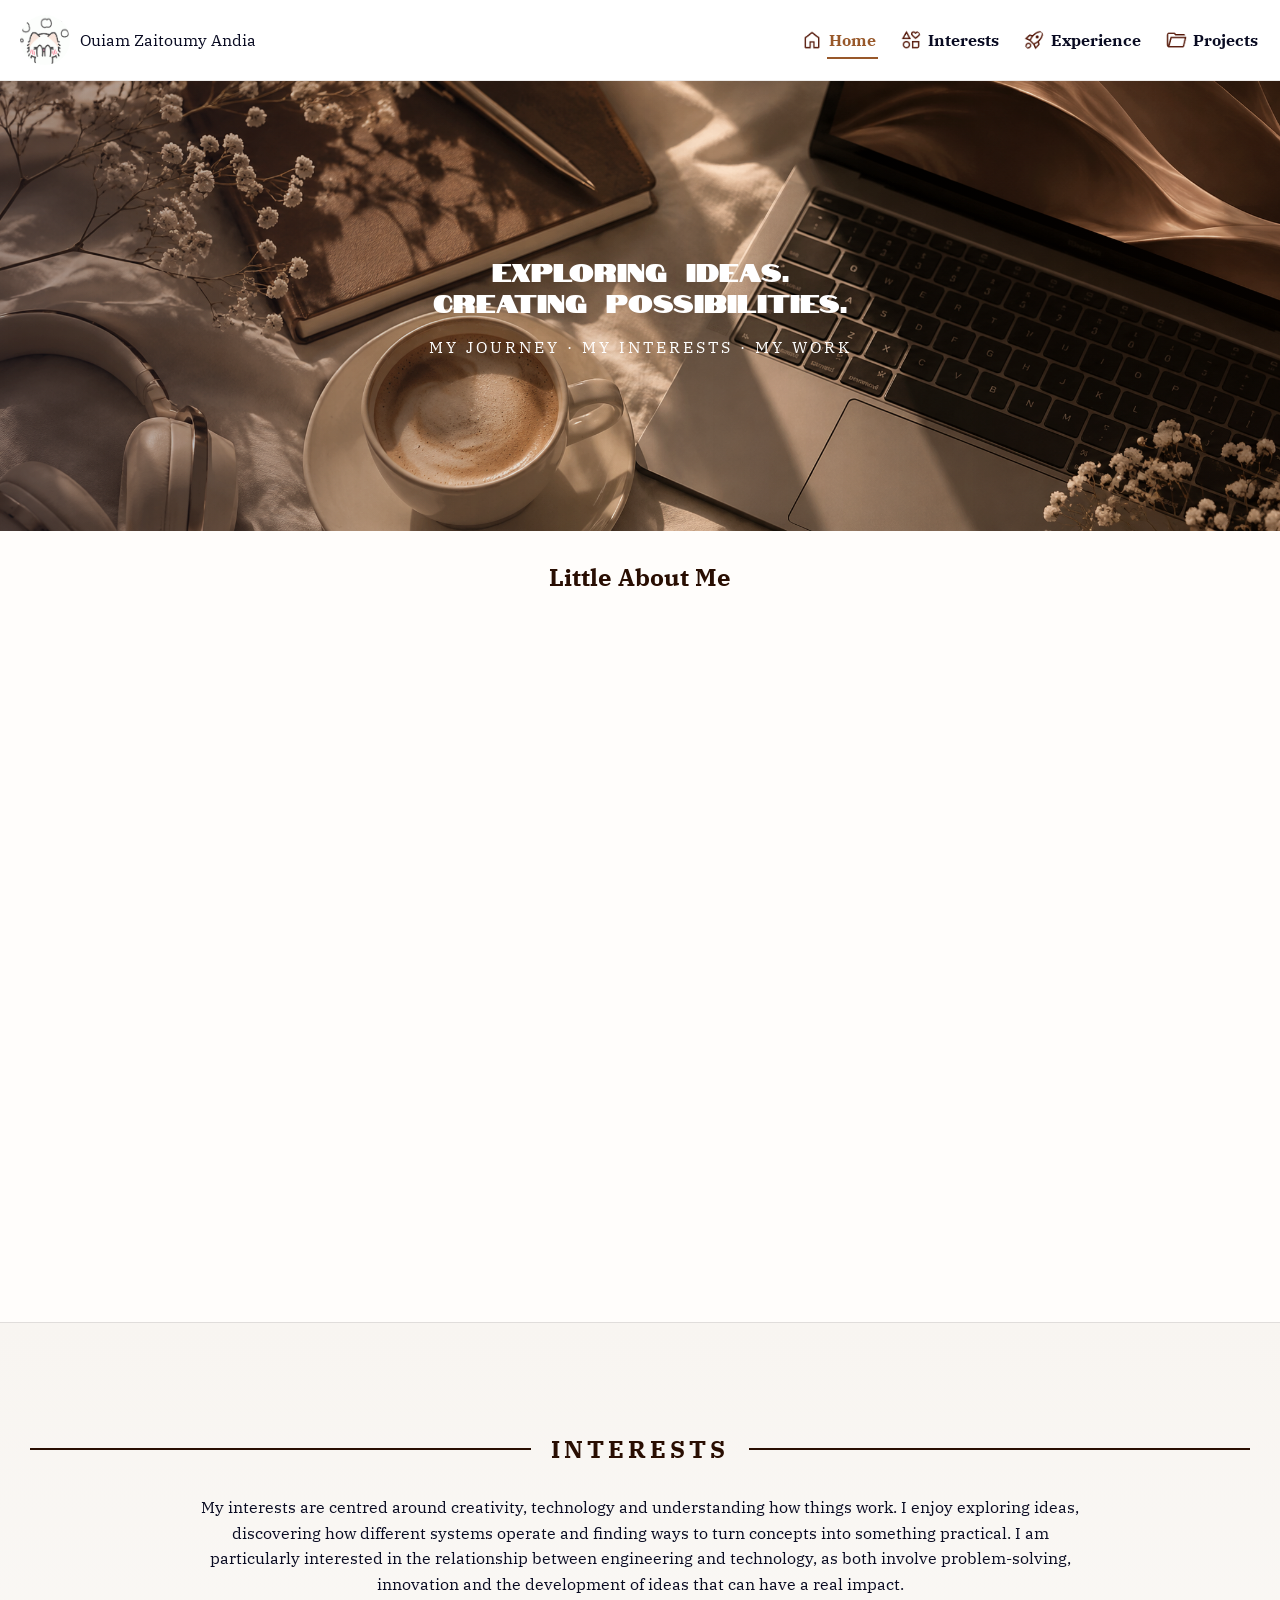
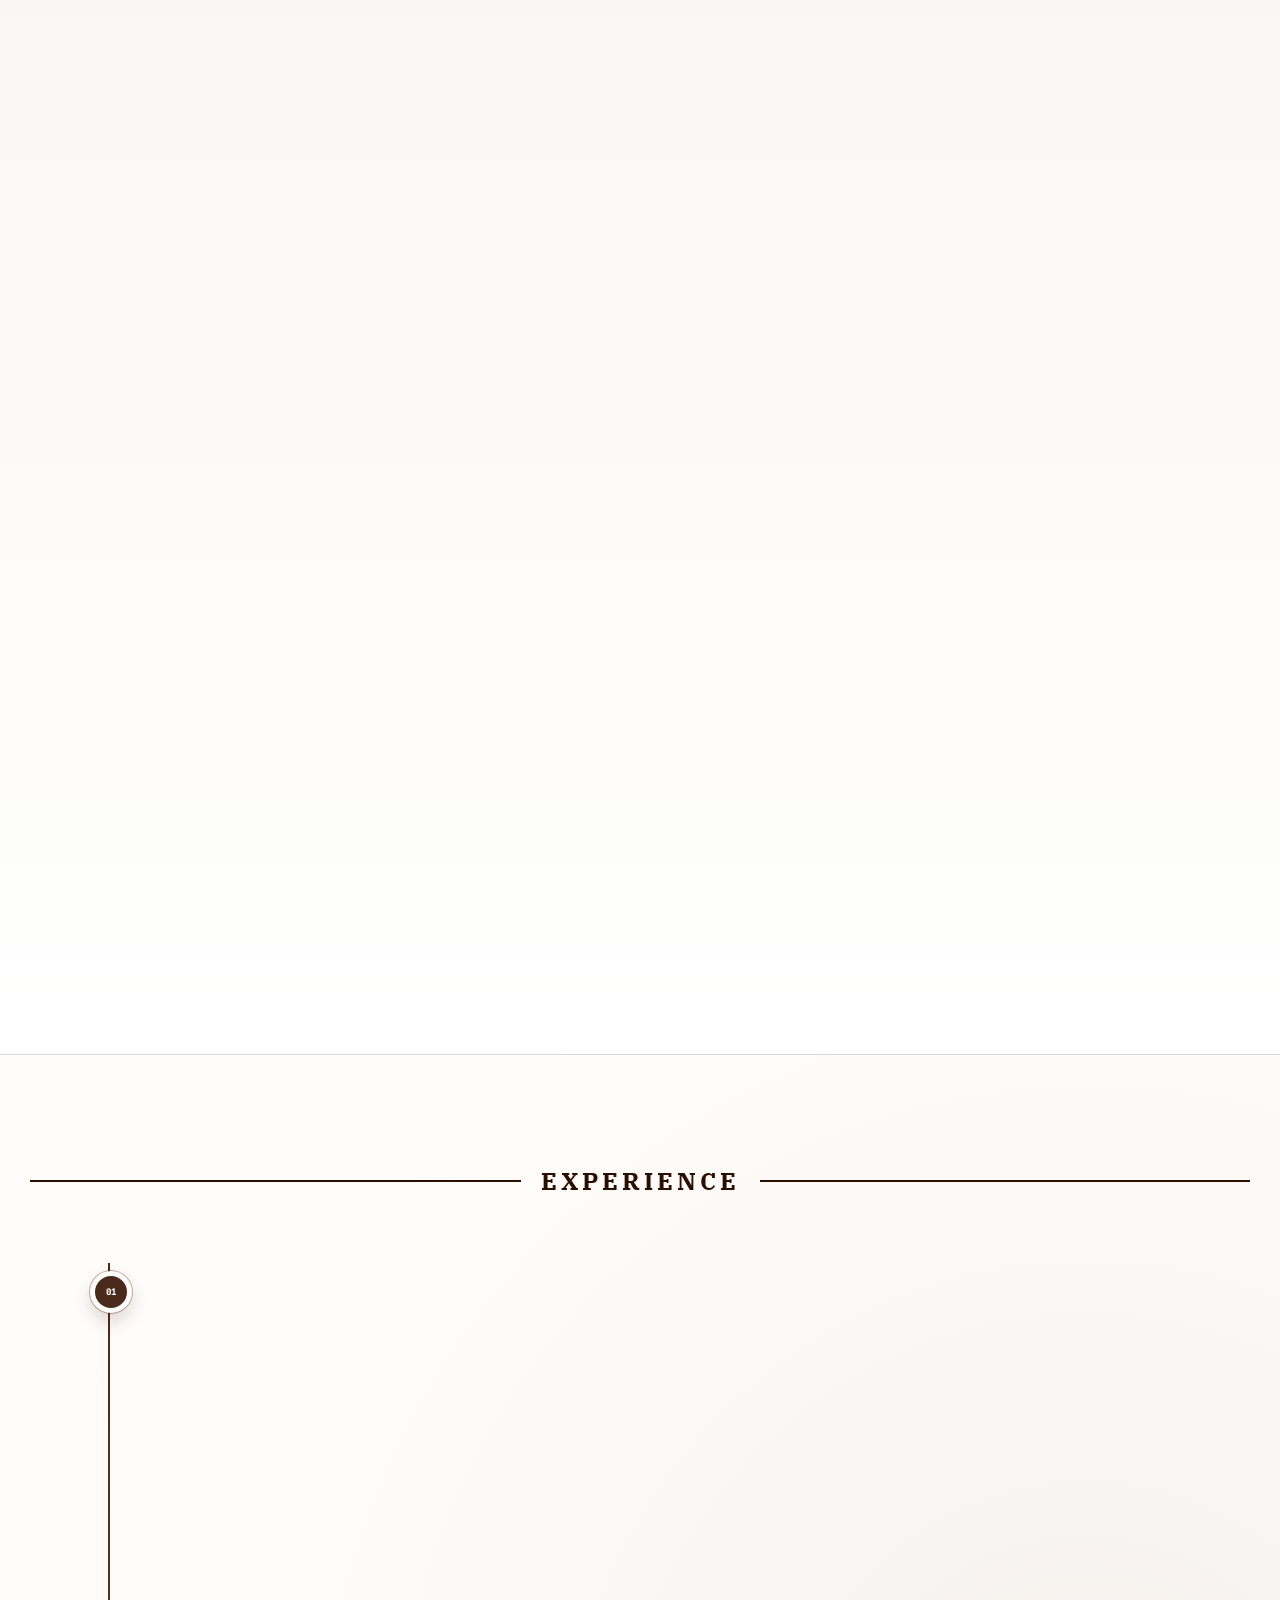
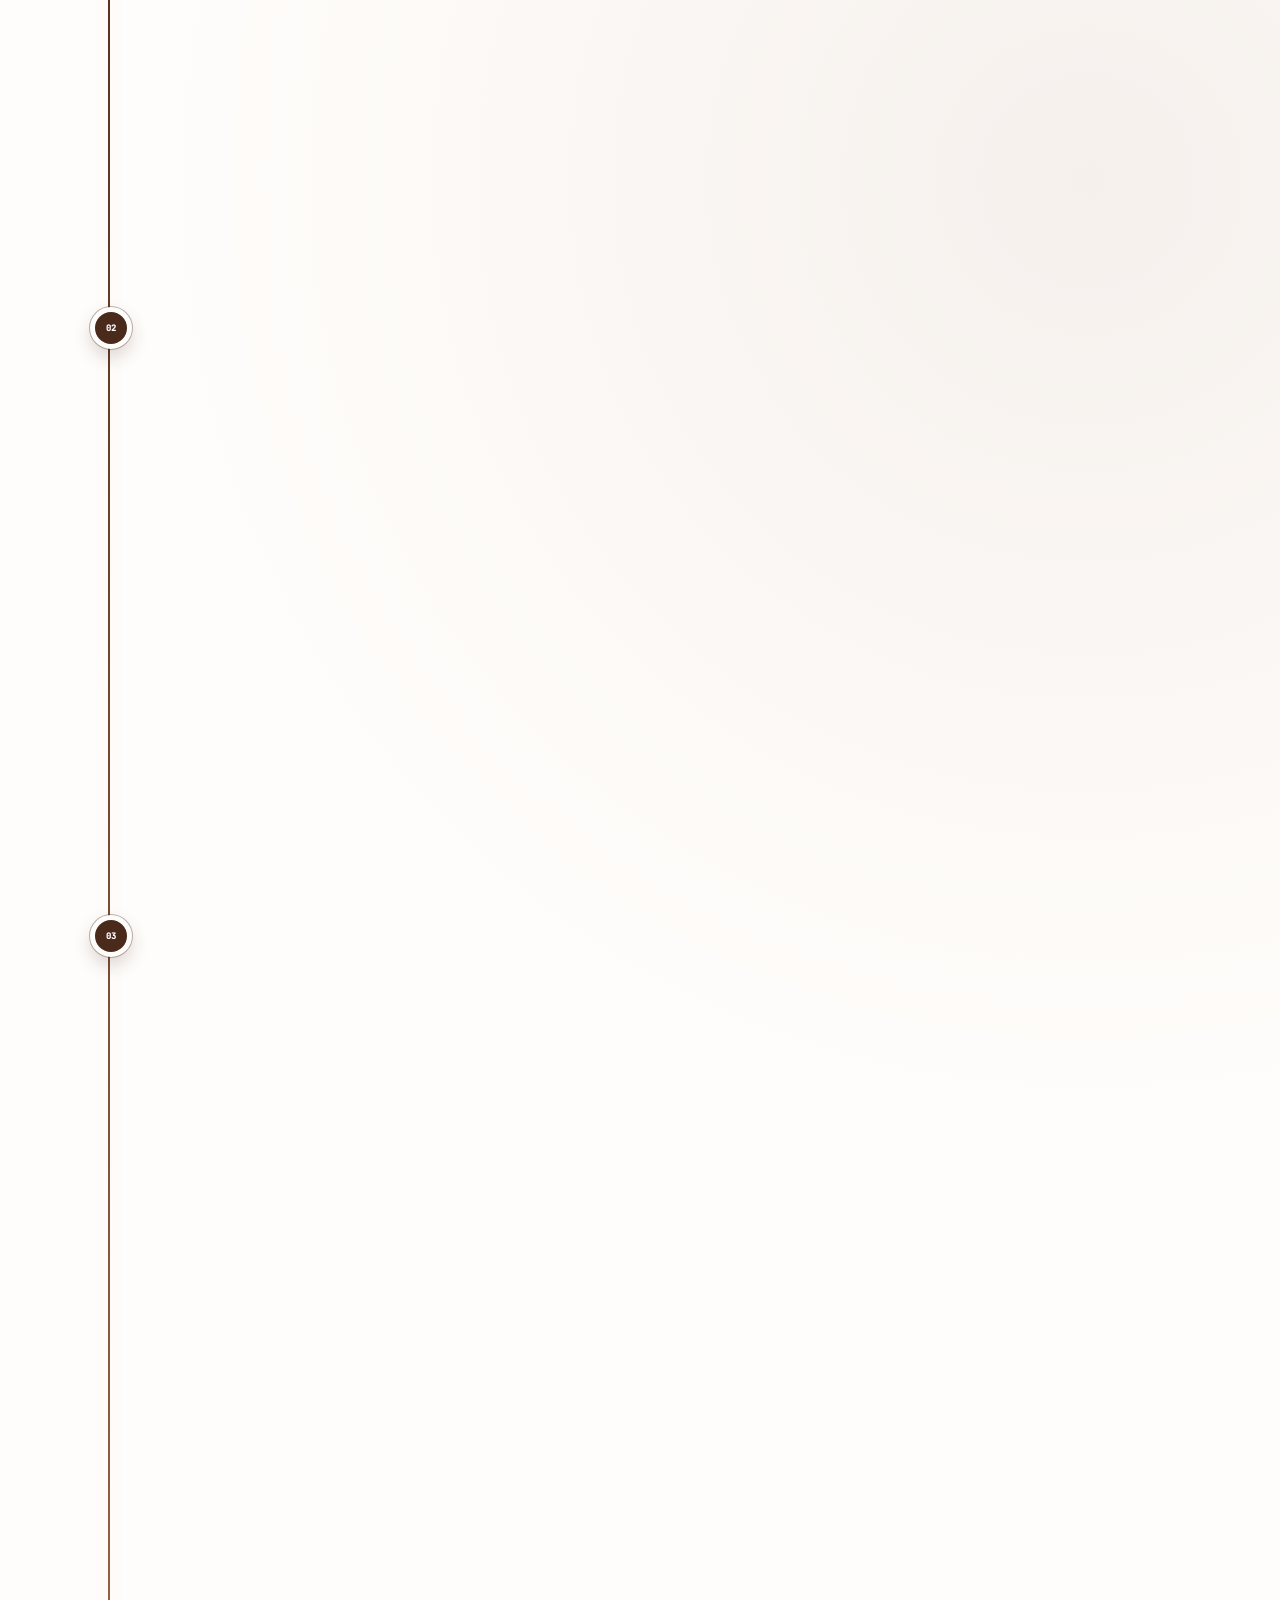
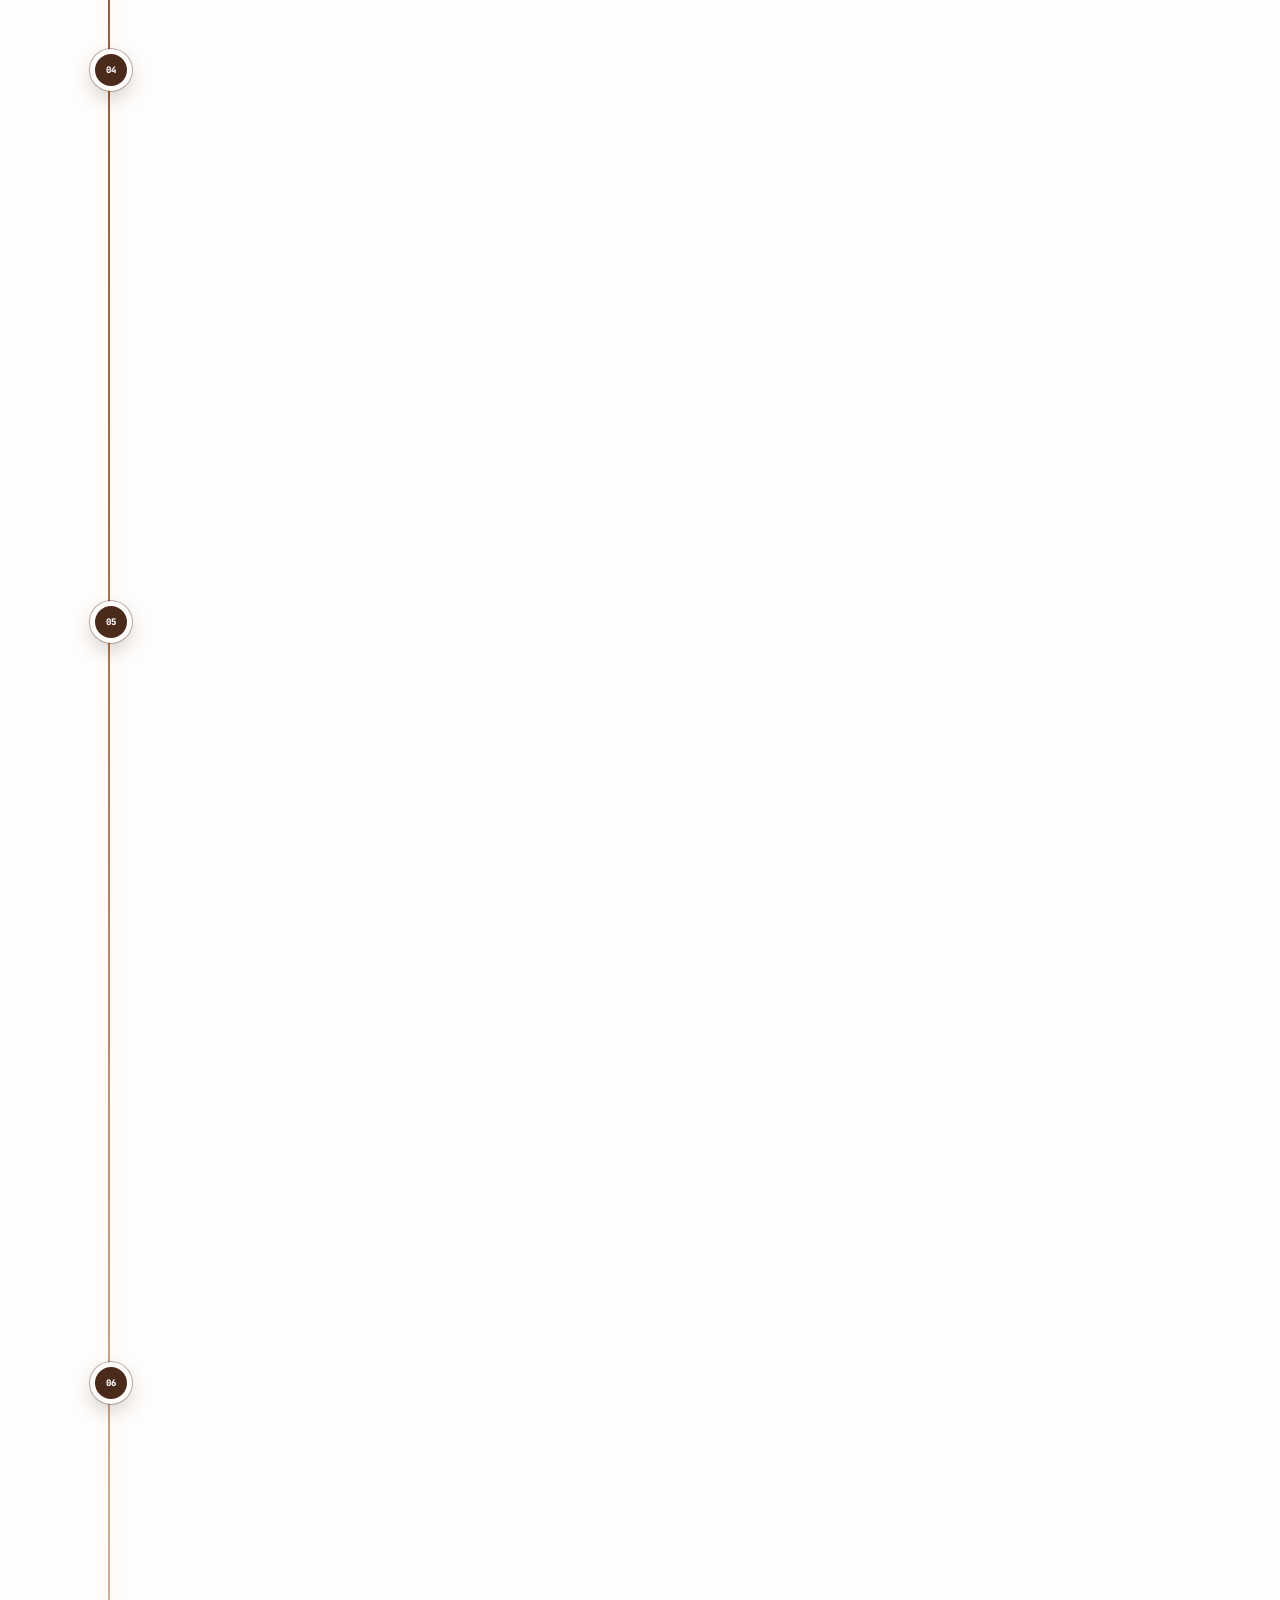
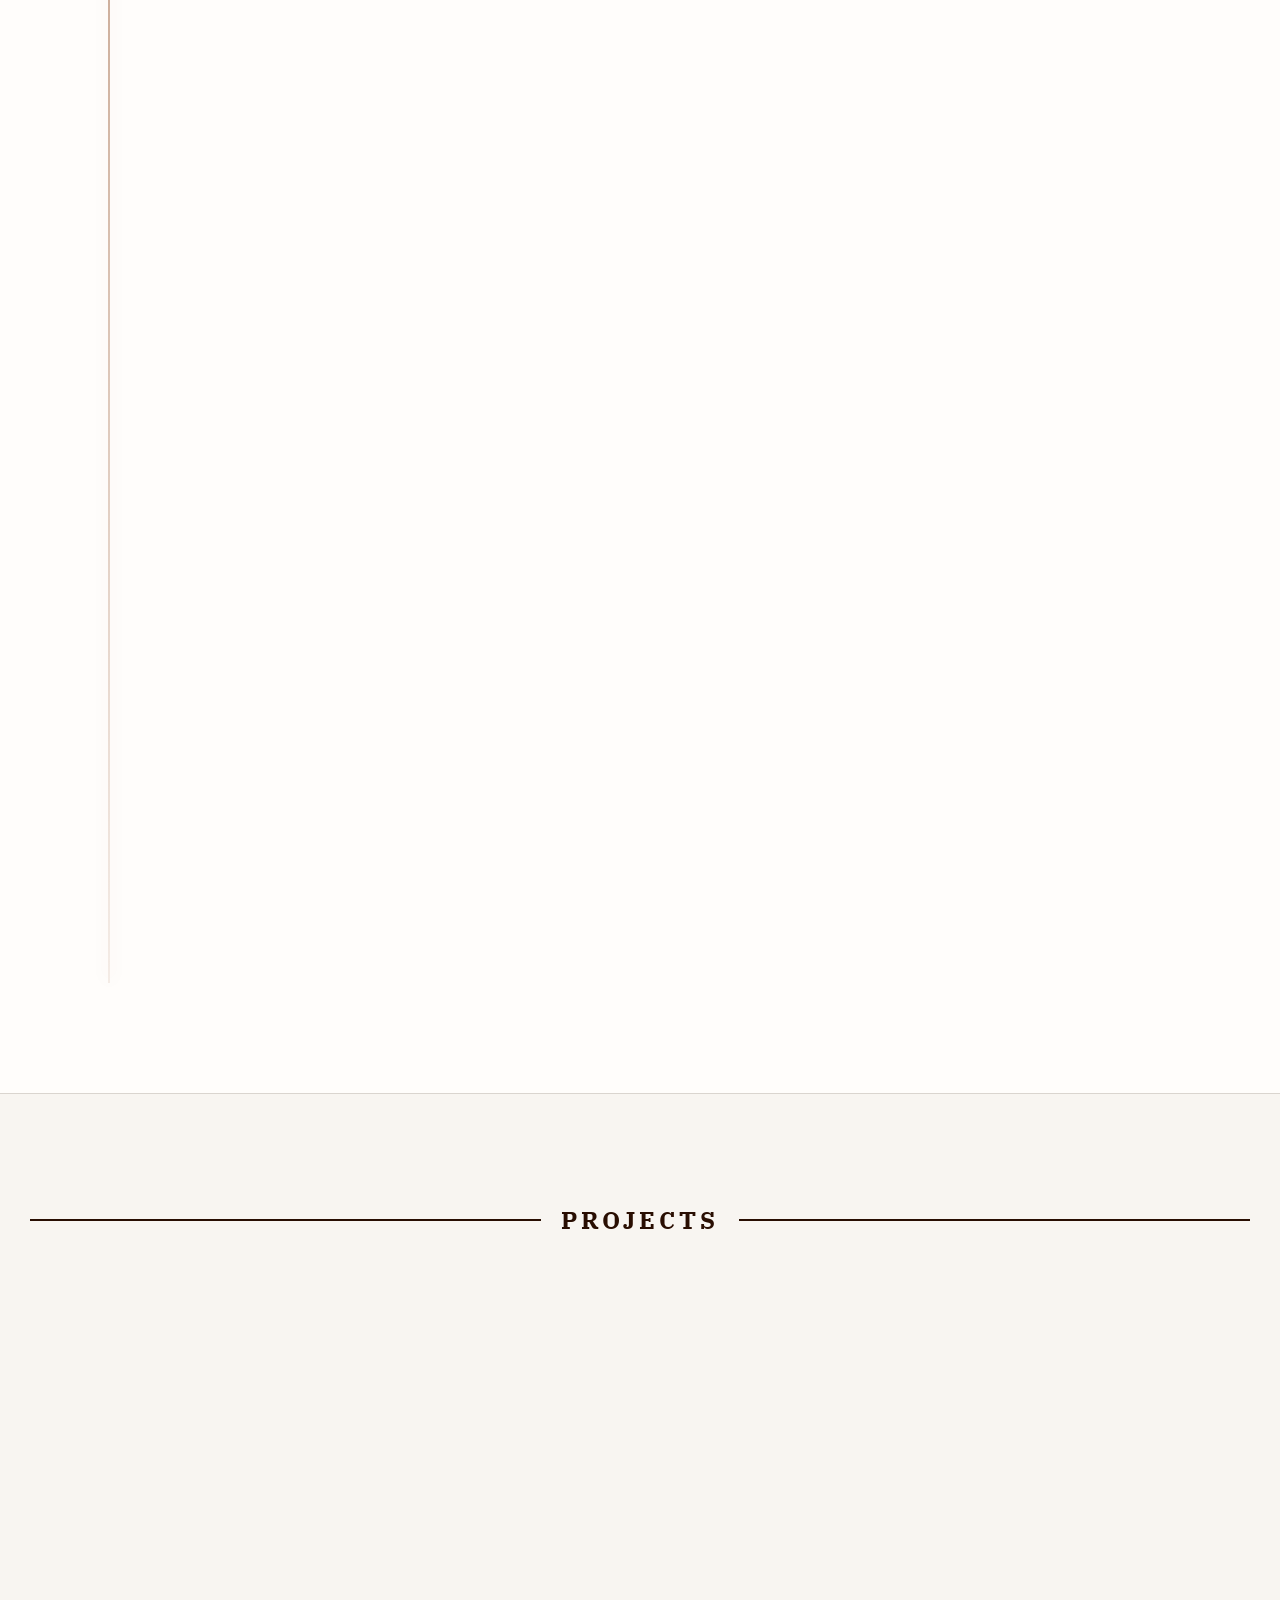
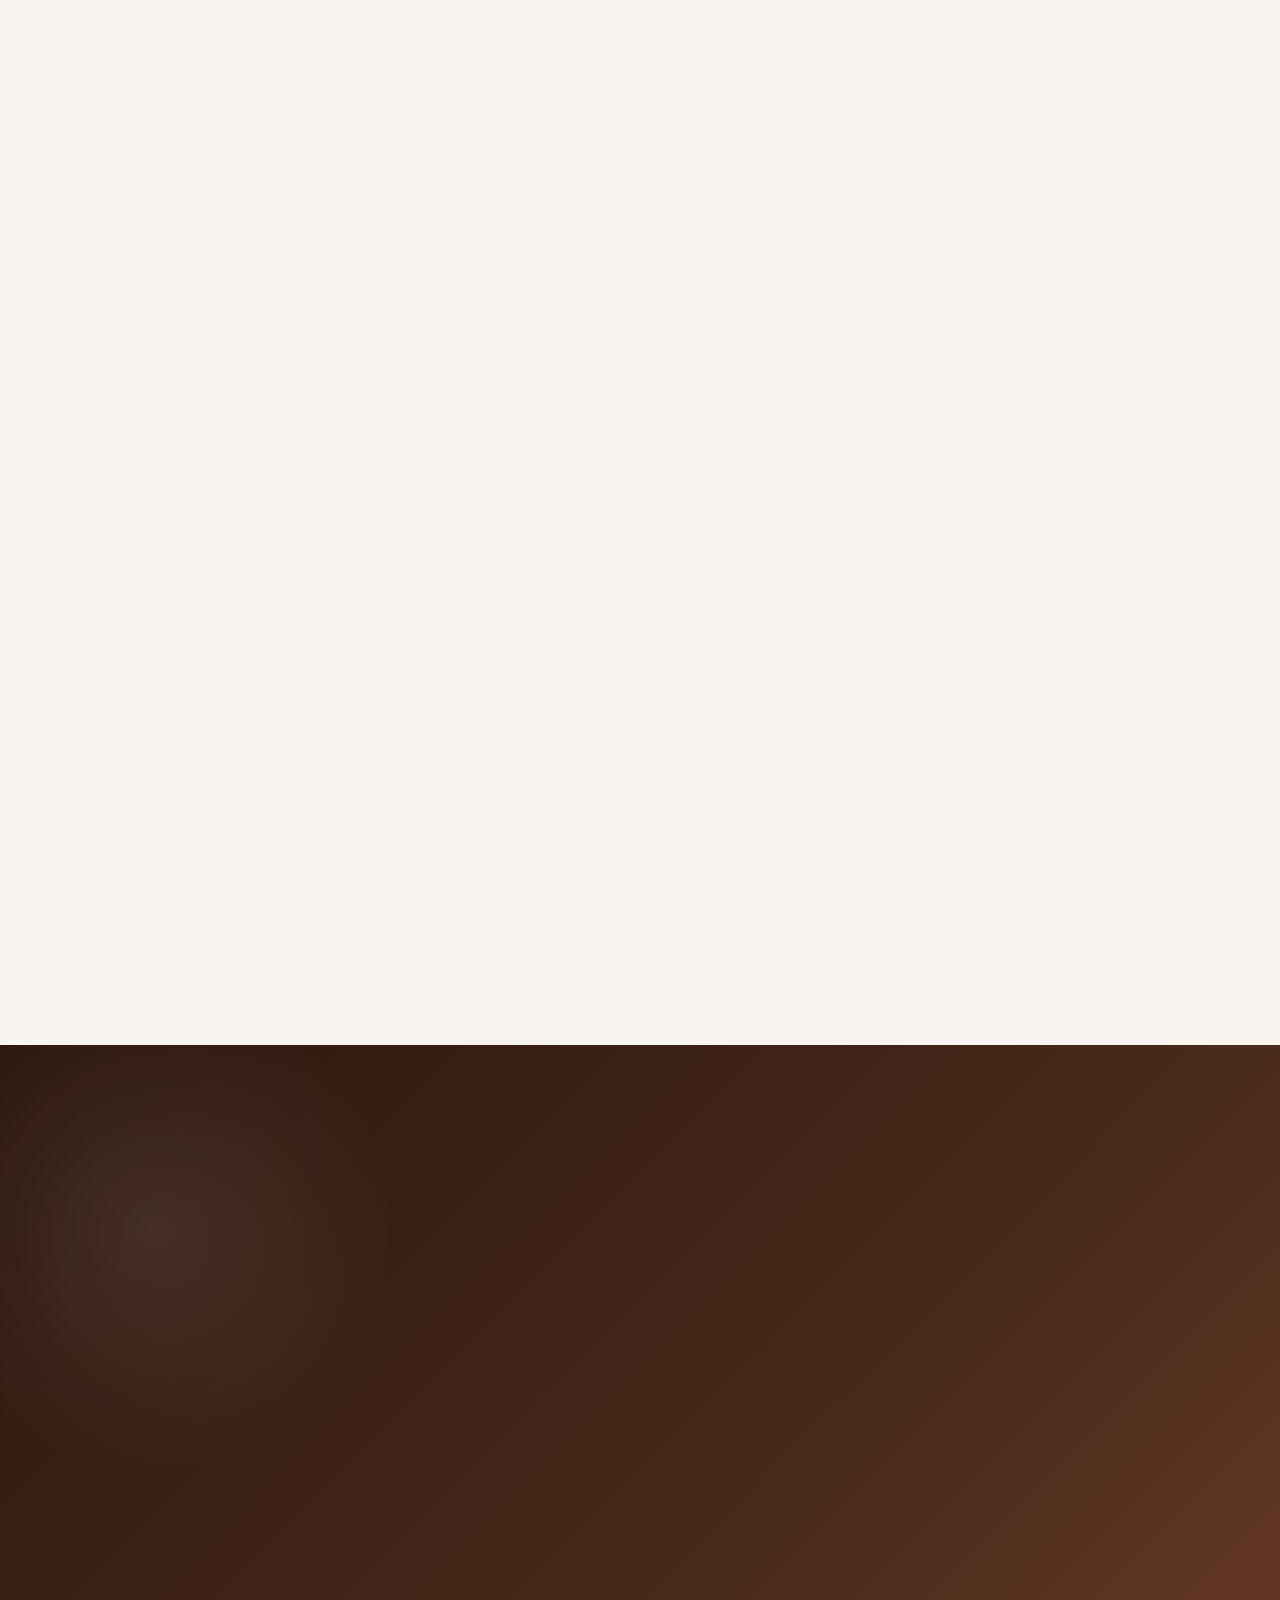
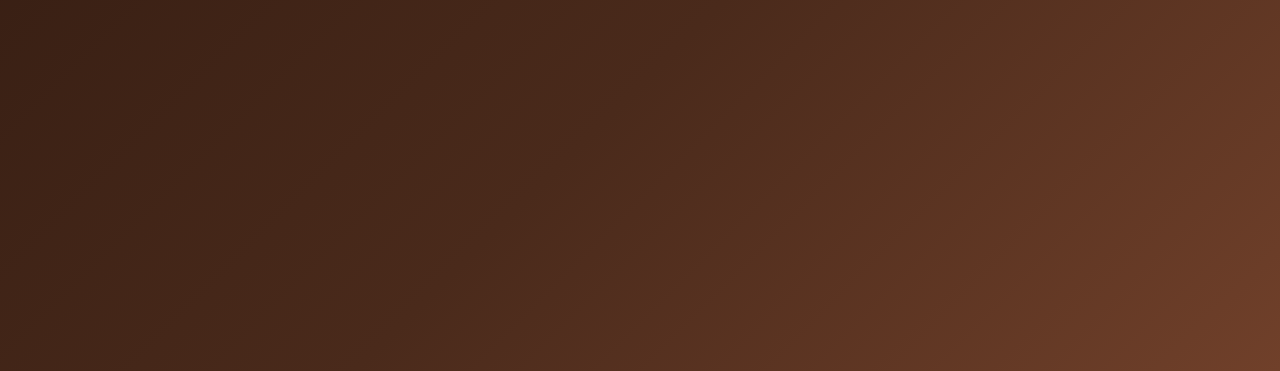
==== commit 7b6c6023: "Improve mobile responsive layout" ====
--- a/code/index.html
+++ b/code/index.html
@@ -442,8 +442,7 @@
           }
         });
       }, {
-        threshold: 0.35
-      });
+    threshold: 0.08
 
       timelineItems.forEach((item) => revealTimeline.observe(item));
 
--- a/code/style.css
+++ b/code/style.css
@@ -1049,6 +1049,210 @@
 }
 
 @media (max-width: 600px) {
+  html,
+  body {
+    max-width: 100%;
+    overflow-x: hidden;
+  }
+
+  header {
+    padding: 8px 0;
+  }
+
+  .navbar {
+    width: 100%;
+    height: auto;
+    padding: 0 12px;
+    align-items: center;
+  }
+
+  .logo {
+    min-width: 0;
+    gap: 7px;
+  }
+
+  .logo img {
+    width: 38px;
+    height: 38px;
+  }
+
+  .logo span {
+    max-width: 150px;
+    font-size: 12px;
+    line-height: 1.1;
+  }
+
+  .nav-links {
+    gap: 2px;
+  }
+
+  .nav-links li {
+    margin-left: 4px;
+  }
+
+  .nav-links li a {
+    font-size: 11px;
+  }
+
+  .nav-links li a::after {
+    left: 0;
+  }
+
+  .hero-overlay {
+    height: 42vh;
+    min-height: 280px;
+    background-position: 56% center;
+  }
+
+  .hero-text {
+    width: 92%;
+  }
+
+  .hero-text h1 {
+    max-width: 100%;
+    font-size: 21px;
+    line-height: 1.25;
+  }
+
+  .hero-text p {
+    font-size: 9px;
+    letter-spacing: 1.2px;
+  }
+
+  .section-title {
+    margin: 24px 12px 12px;
+  }
+
+  .about-layout {
+    gap: 12px;
+  }
+
+  .section-box,
+  .interests-box {
+    width: 100%;
+    max-width: 360px;
+    padding: 20px 16px;
+  }
+
+  .highlight {
+    margin-bottom: 20px;
+    font-size: 13px;
+  }
+
+  .section-box:not(.interests-box) p {
+    text-align: left;
+  }
+
+  .lazo-container {
+    min-height: 110px;
+    display: grid;
+    place-items: center;
+  }
+
+  .lazo-divider {
+    width: 100%;
+    min-height: 110px;
+    object-fit: contain;
+  }
+
+  .lazo-quote {
+    width: 78%;
+    max-height: none;
+    font-size: 10px;
+    line-height: 1.25;
+  }
+
+  .interests-box h3 {
+    margin-top: 16px;
+  }
+
+  .section-title-lines {
+    gap: 10px;
+  }
+
+  .section-title-lines span {
+    font-size: 19px;
+    letter-spacing: 2px;
+  }
+
+  .interests-introduction,
+  .looking-ahead p,
+  .timeline-content p,
+  .project-writeup p {
+    text-align: left;
+  }
+
+  .interest-cards {
+    gap: 12px;
+  }
+
+  .interest-card {
+    min-height: 0;
+  }
+
+  .experience-timeline {
+    margin-top: 32px;
+    padding: 4px 0 20px 34px;
+  }
+
+  .experience-timeline::before {
+    left: 14px;
+  }
+
+  .timeline-item {
+    min-height: 0;
+  }
+
+  .timeline-dot {
+    left: -30px;
+    top: 18px;
+    width: 32px;
+    height: 32px;
+  }
+
+  .timeline-dot span {
+    font-size: 7px;
+  }
+
+  .reveal-card,
+  .reveal-content,
+  .timeline-content {
+    opacity: 1 !important;
+    transform: none !important;
+  }
+
+  .timeline-content {
+    min-width: 0;
+    width: 100%;
+    padding: 18px 14px 20px;
+  }
+
+  .timeline-date {
+    max-width: 100%;
+    width: auto;
+    font-size: 8px;
+    line-height: 1.45;
+    letter-spacing: 0.2px;
+  }
+
+  .timeline-content h3 {
+    font-size: 18px;
+  }
+
+  .timeline-content p {
+    line-height: 1.65;
+  }
+
+  .timeline-content .timeline-subheading {
+    margin-top: 22px;
+    padding-top: 18px;
+  }
+
+  .looking-ahead {
+    margin-top: 32px;
+    padding: 22px 18px;
+  }
+
   .project-card {
     margin-top: 24px;
   }
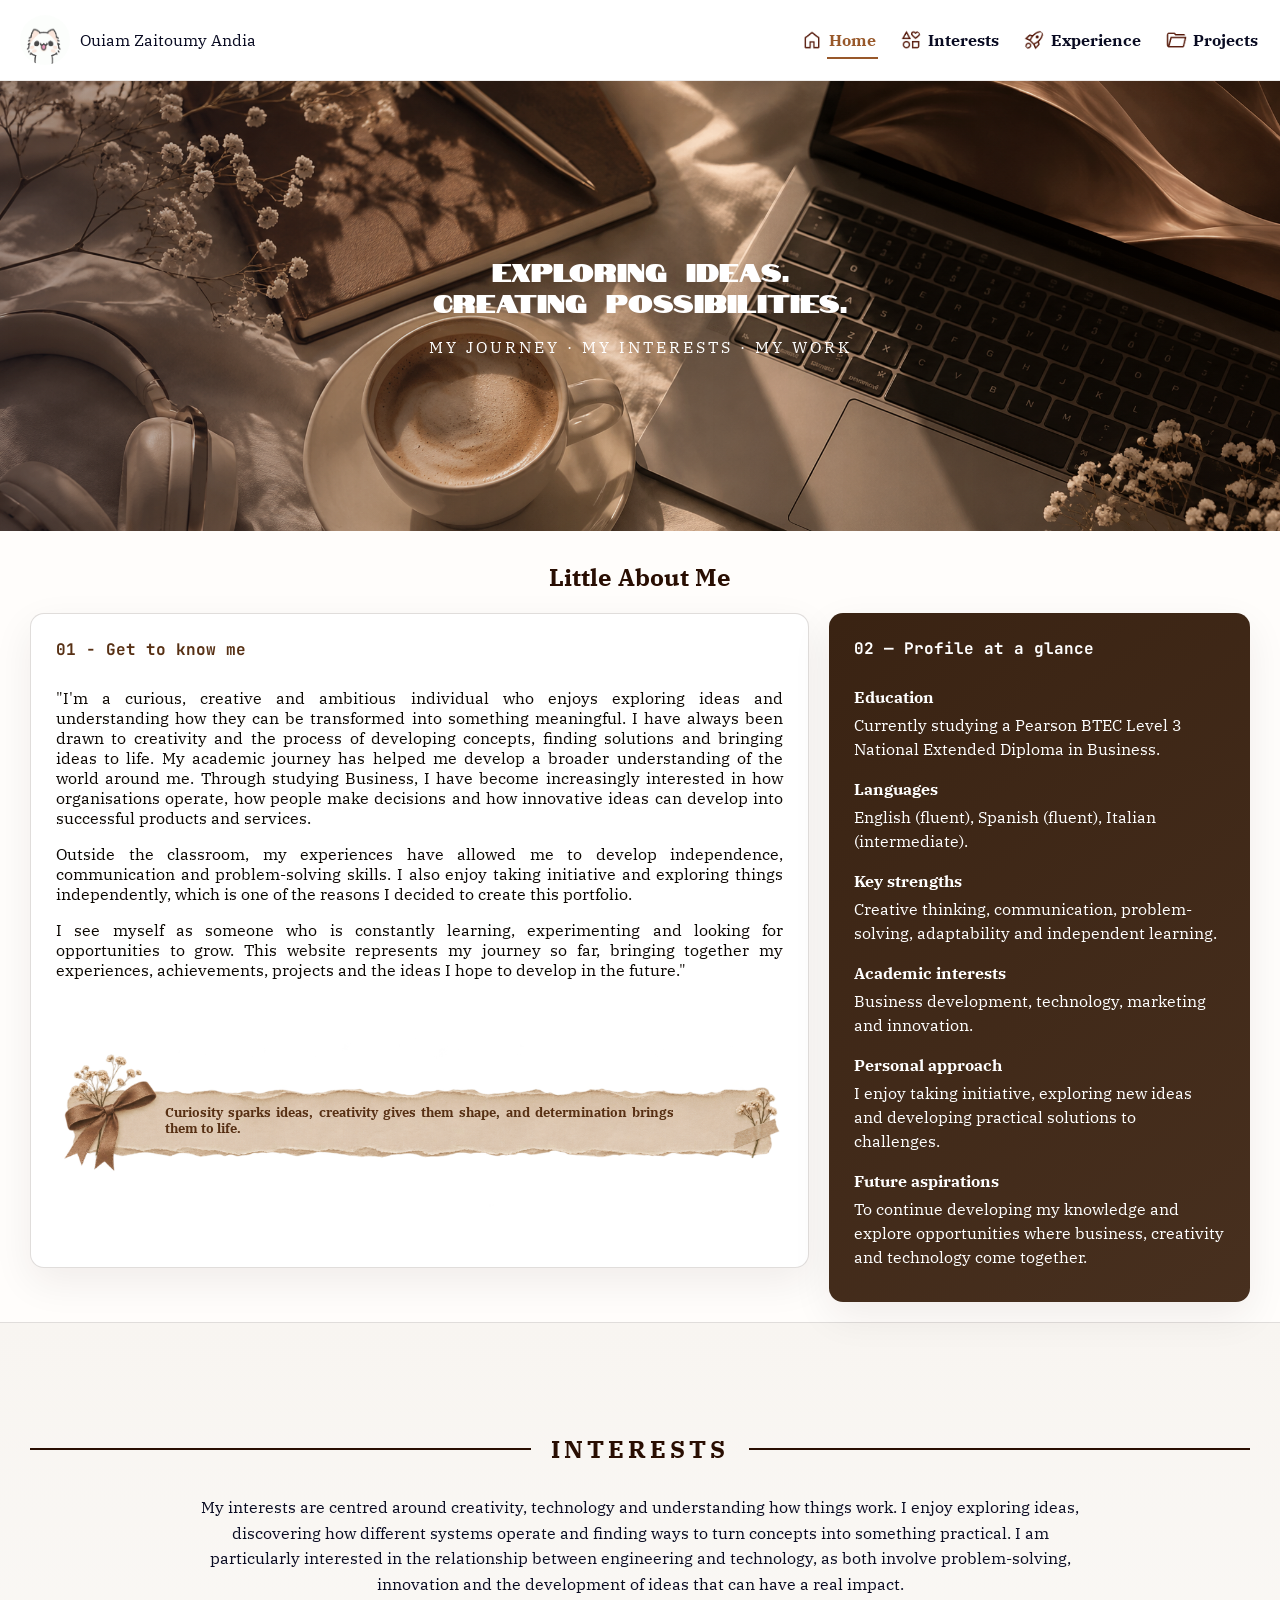
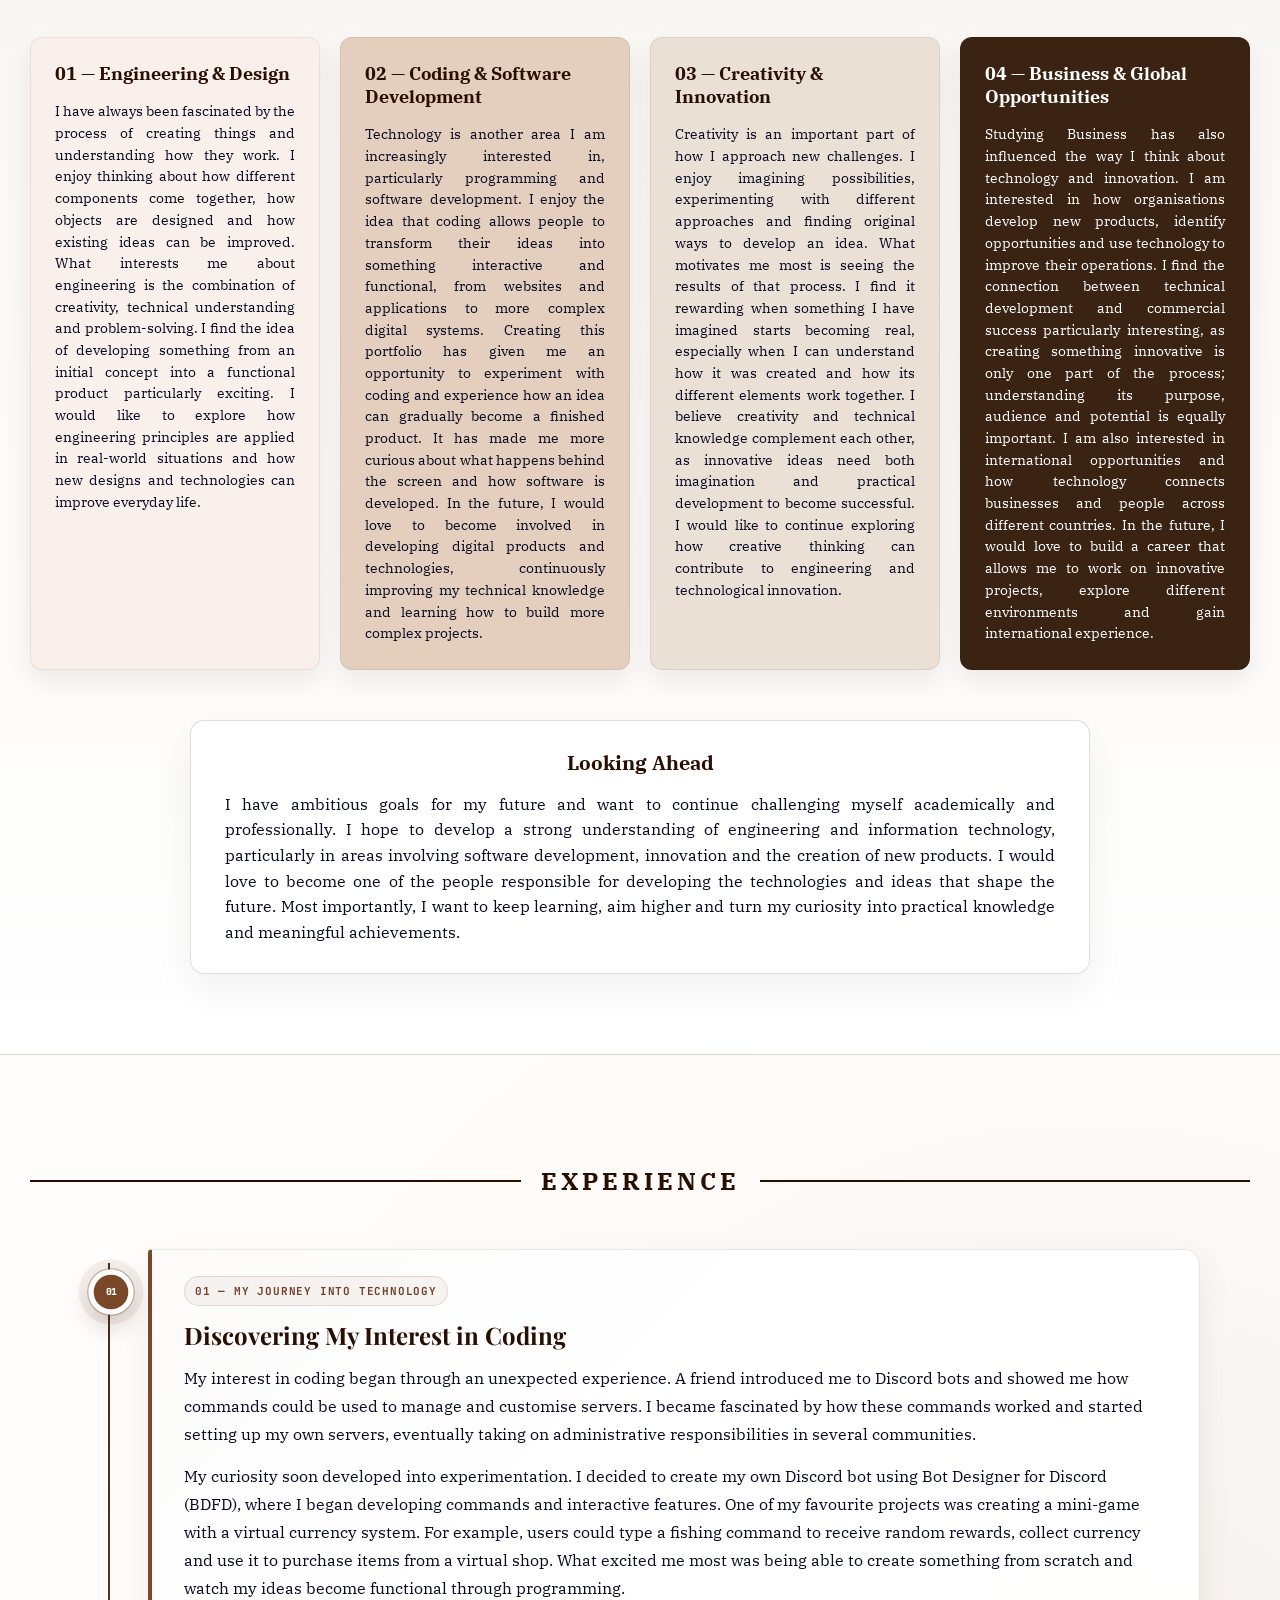
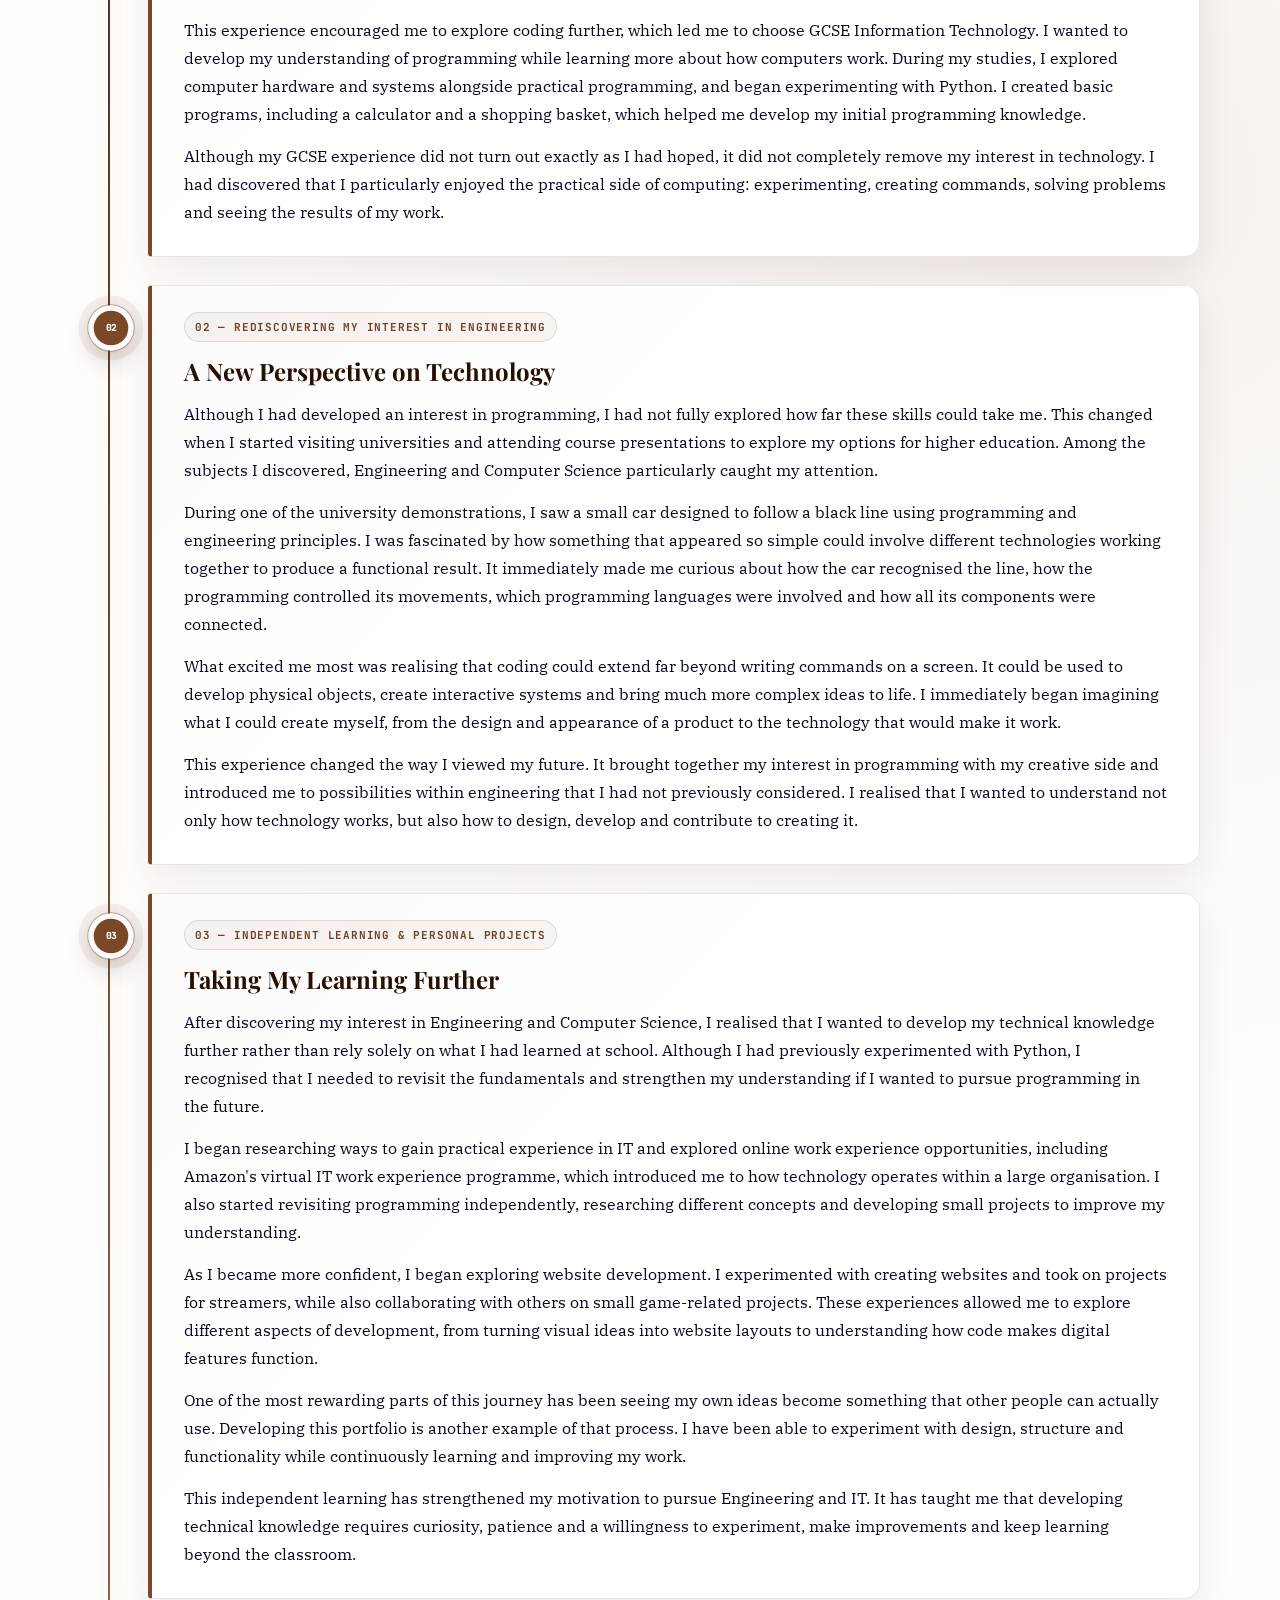
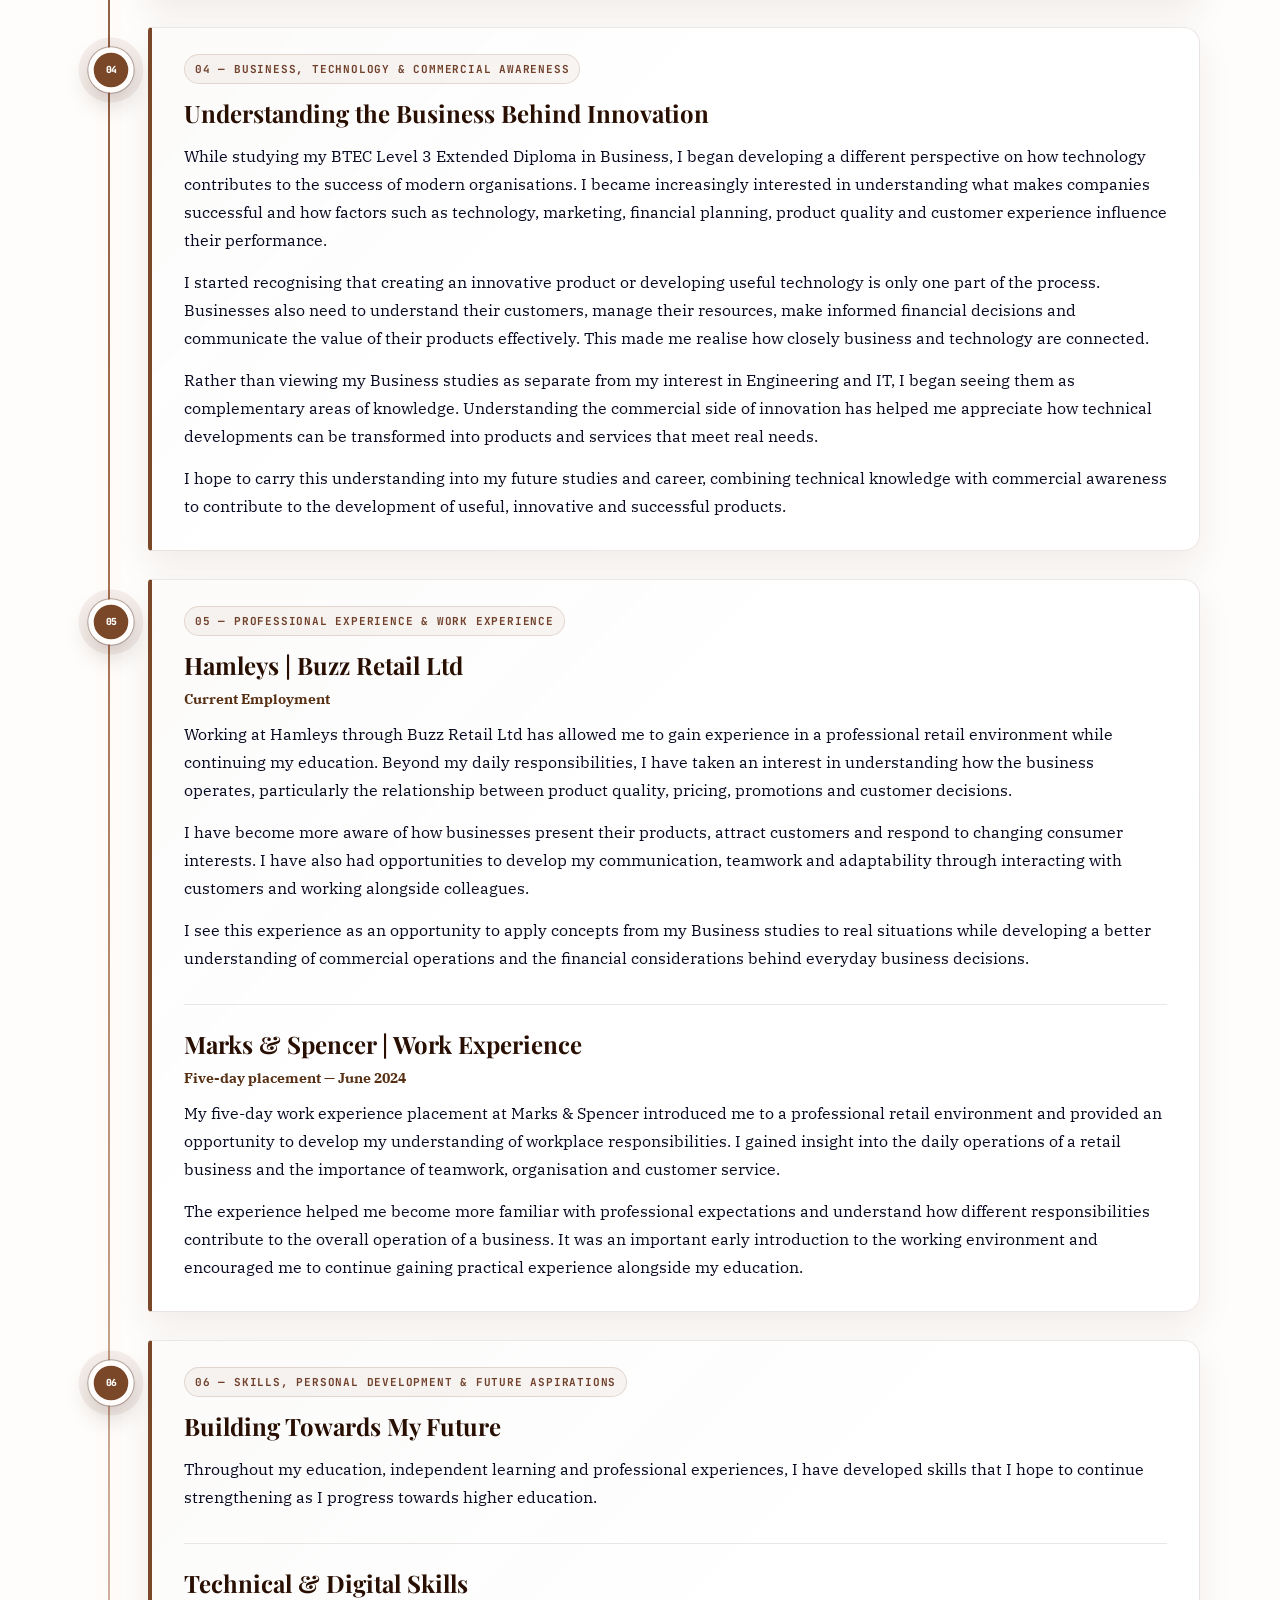
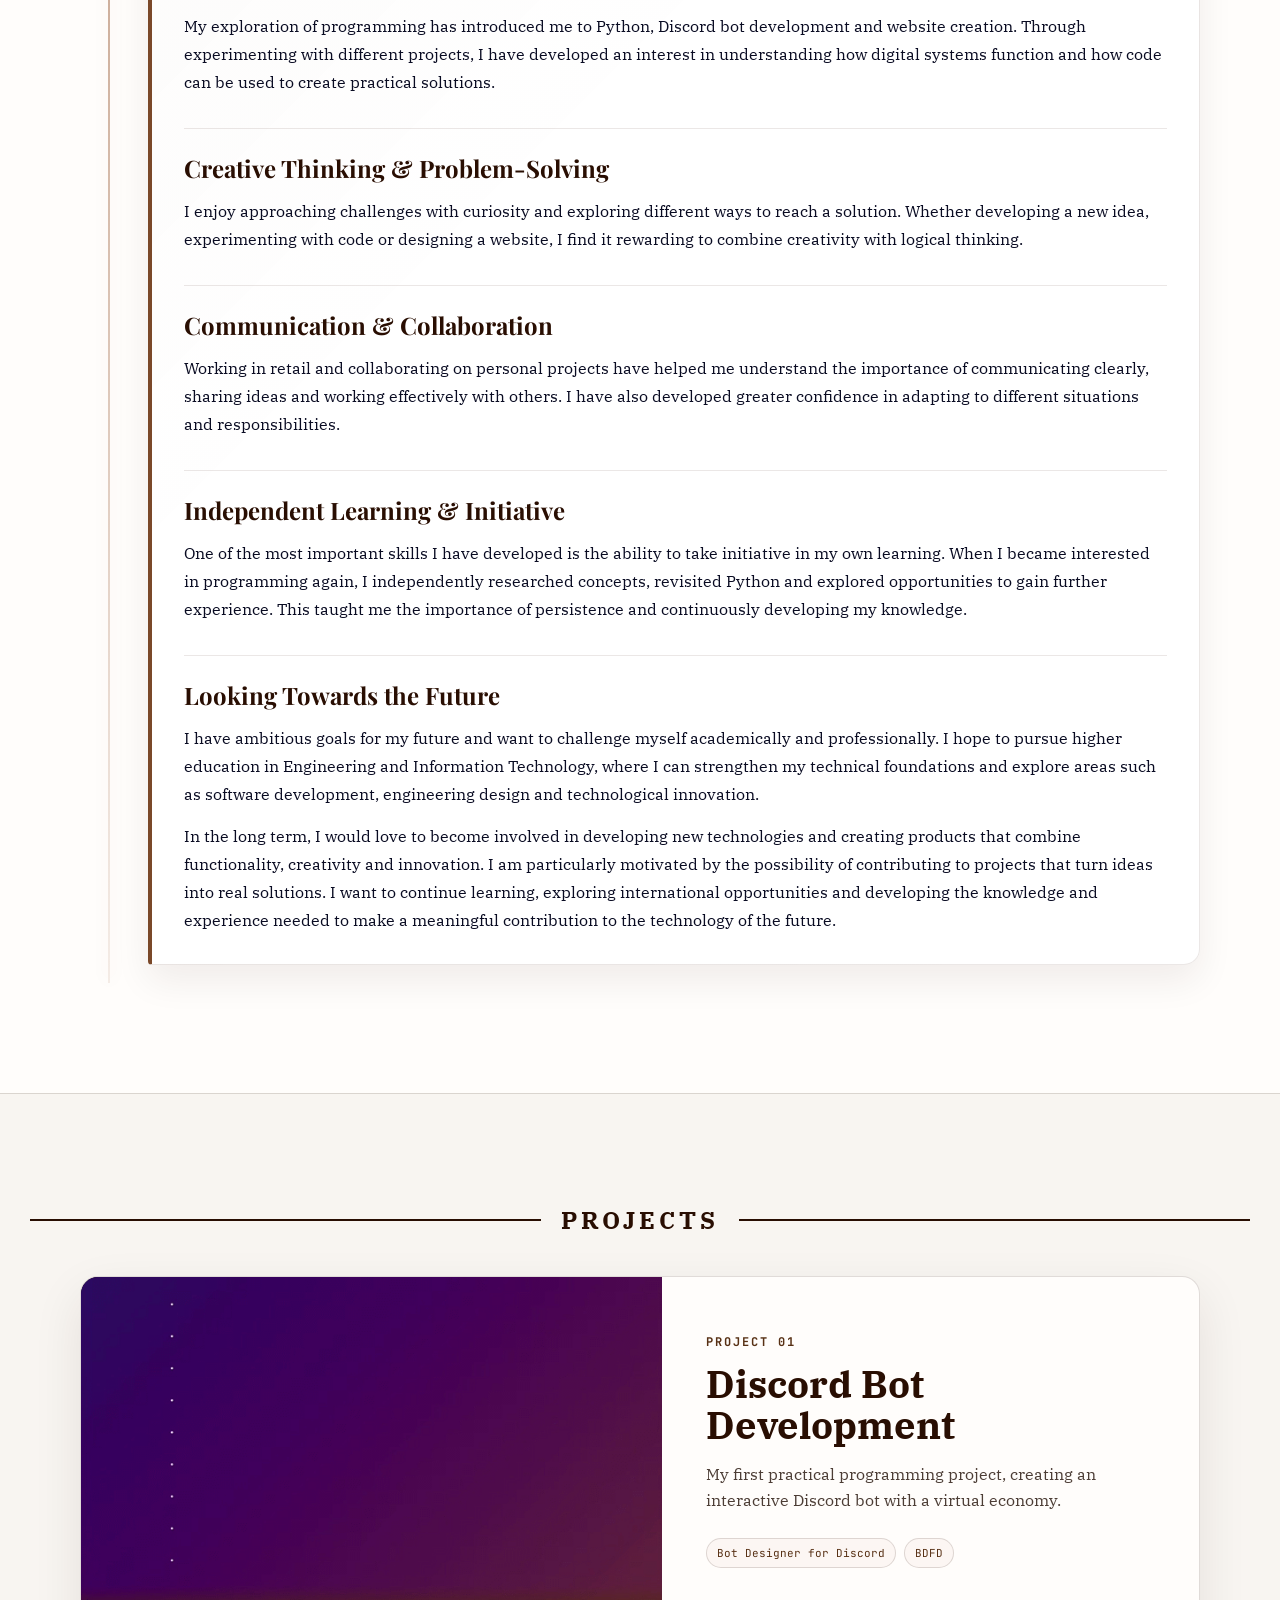
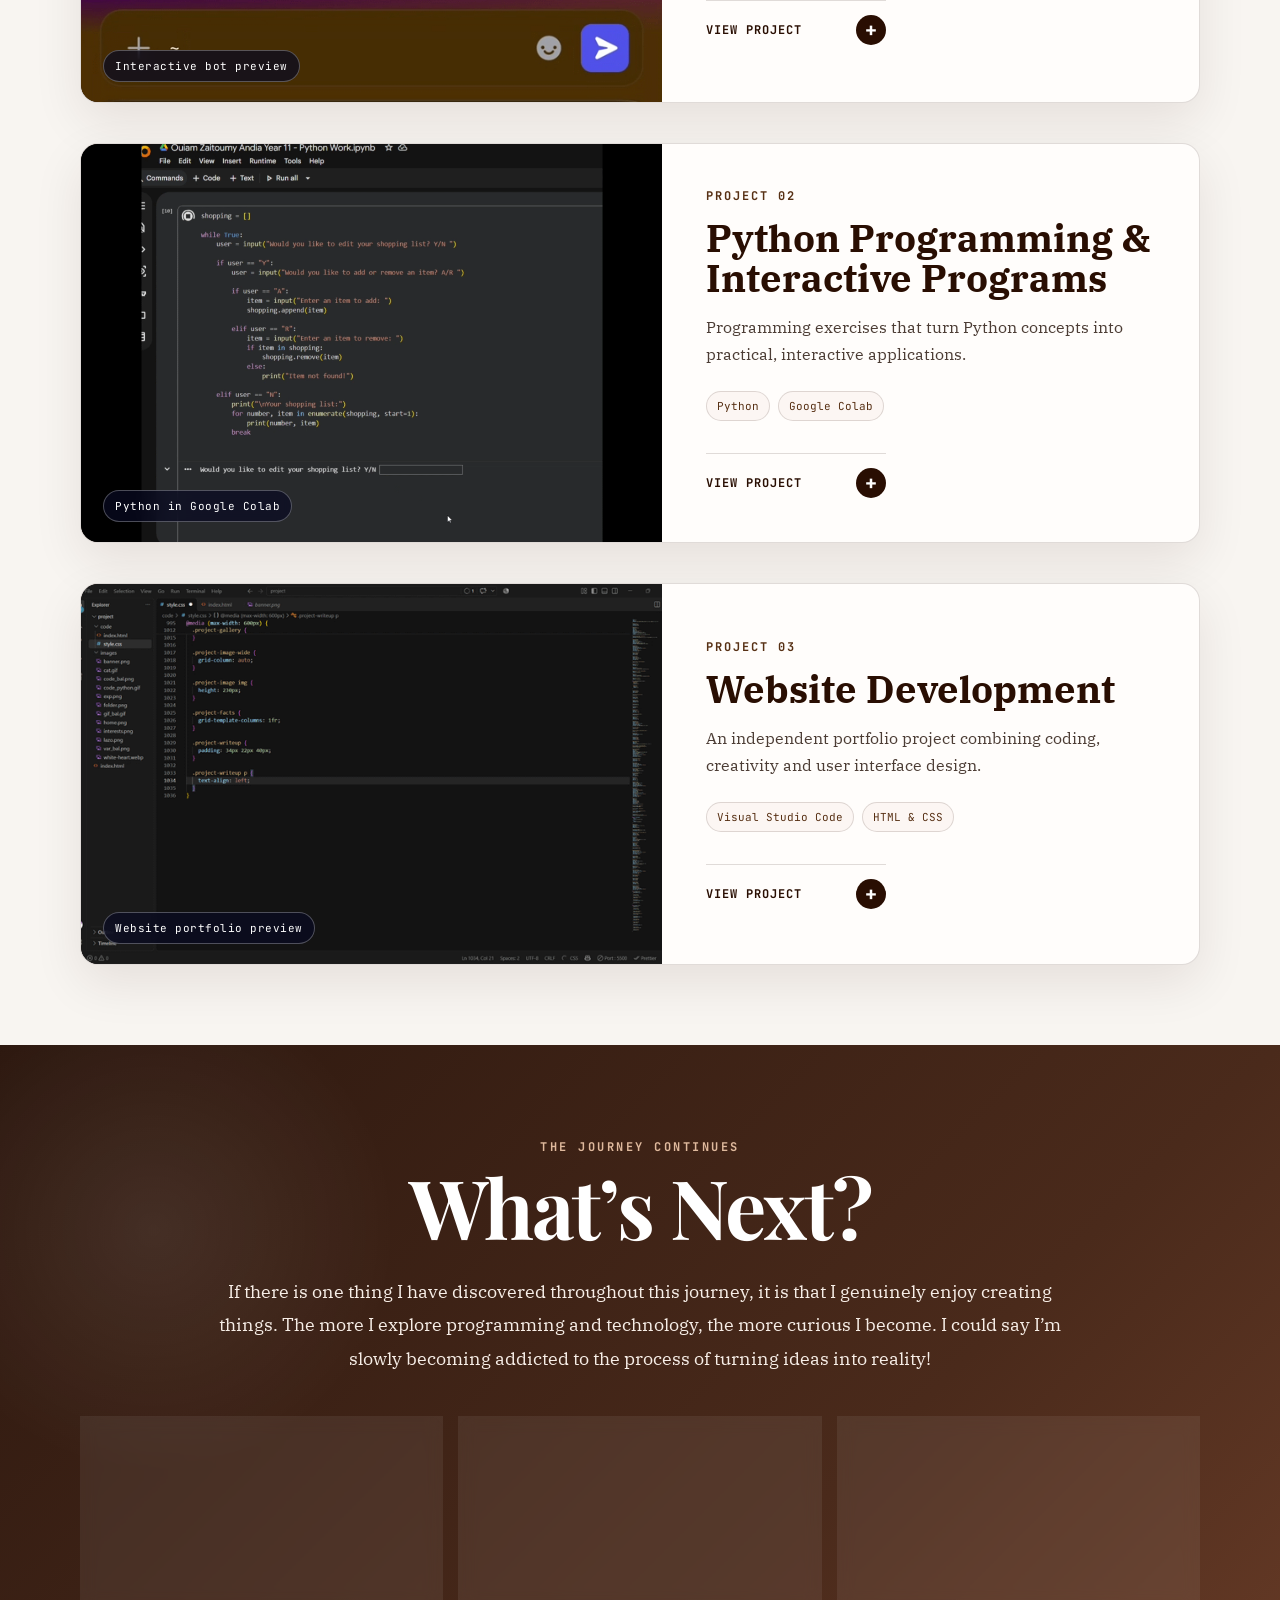
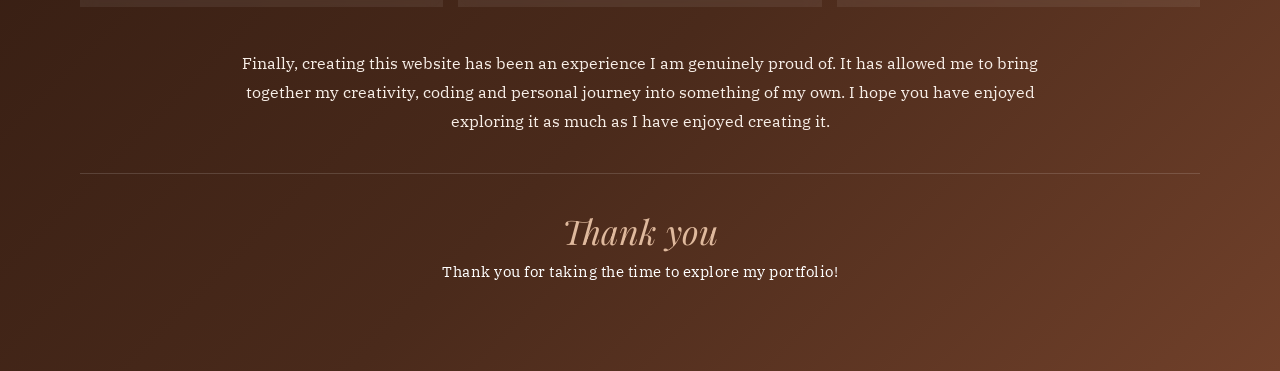
==== commit 23cf4d24: "Fix timeline observer syntax" ====
--- a/code/index.html
+++ b/code/index.html
@@ -442,7 +442,8 @@
           }
         });
       }, {
-    threshold: 0.08
+        threshold: 0.08
+      });
 
       timelineItems.forEach((item) => revealTimeline.observe(item));
 
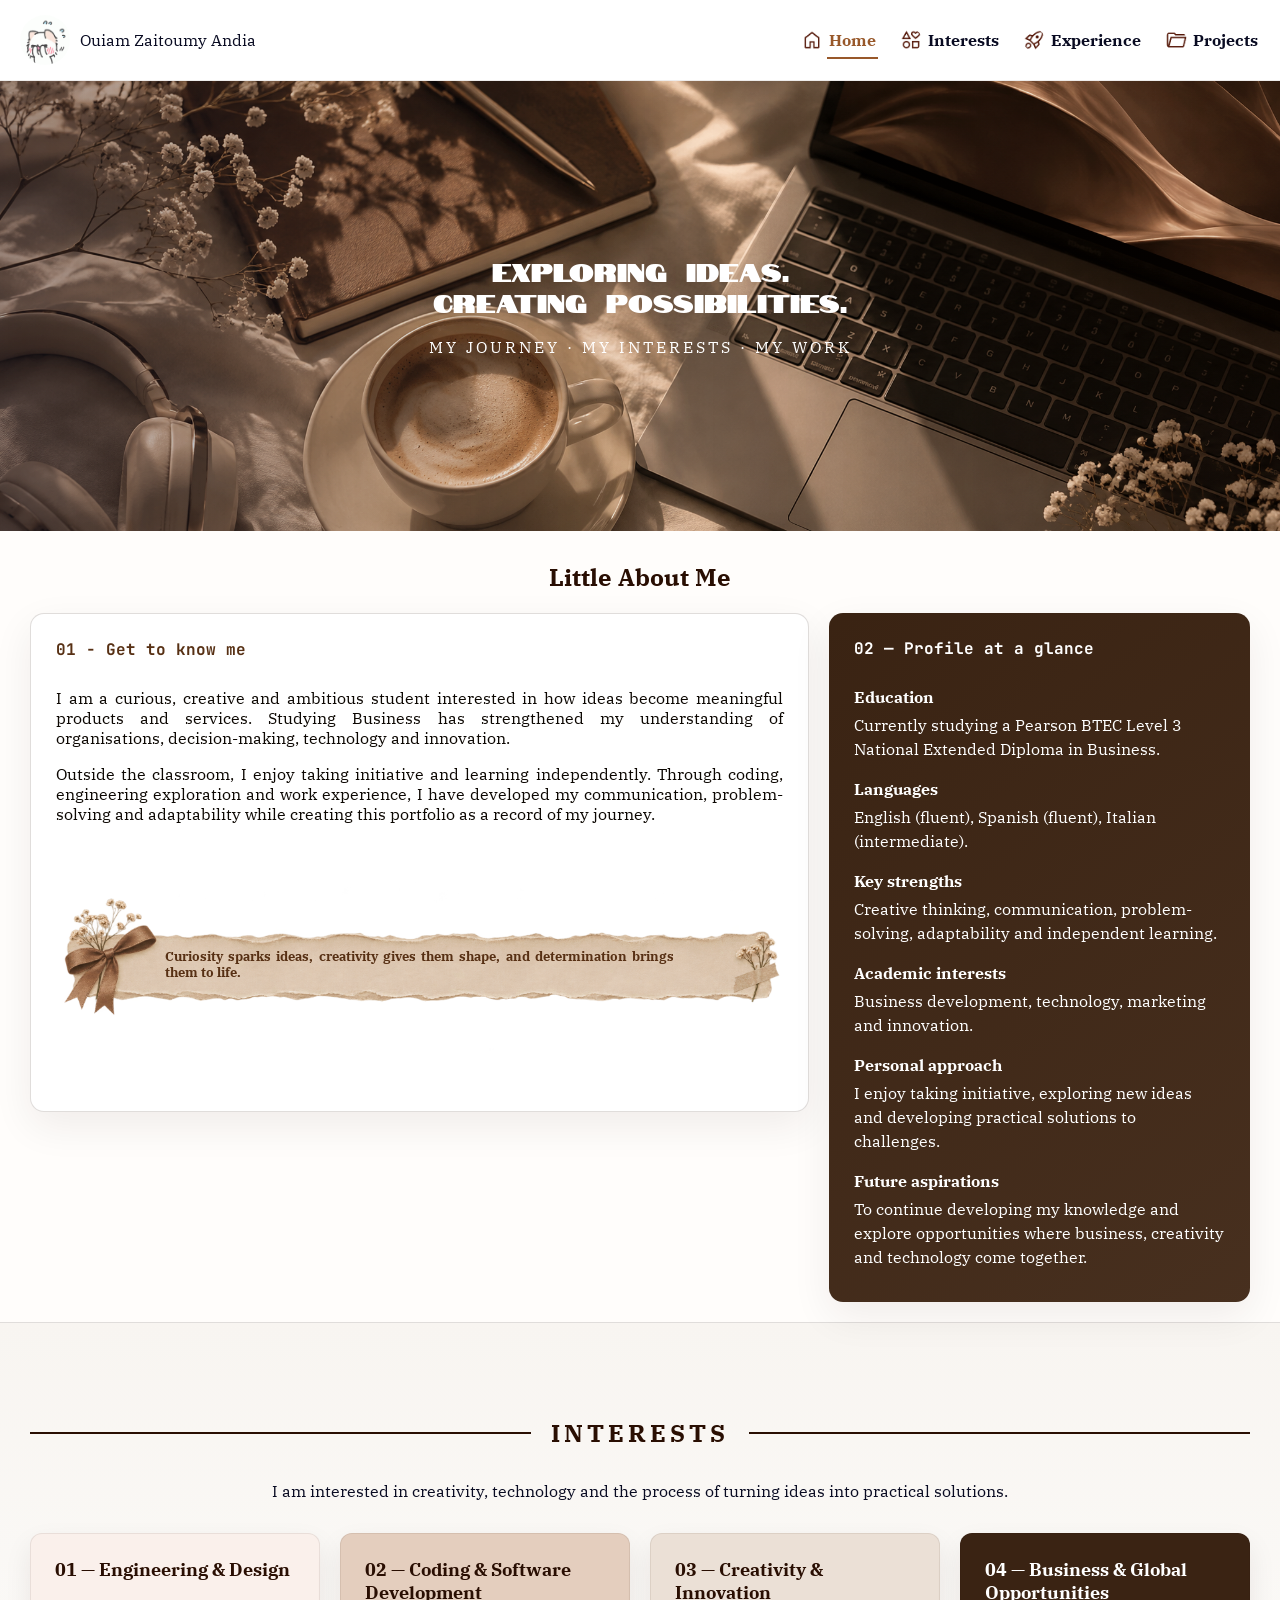
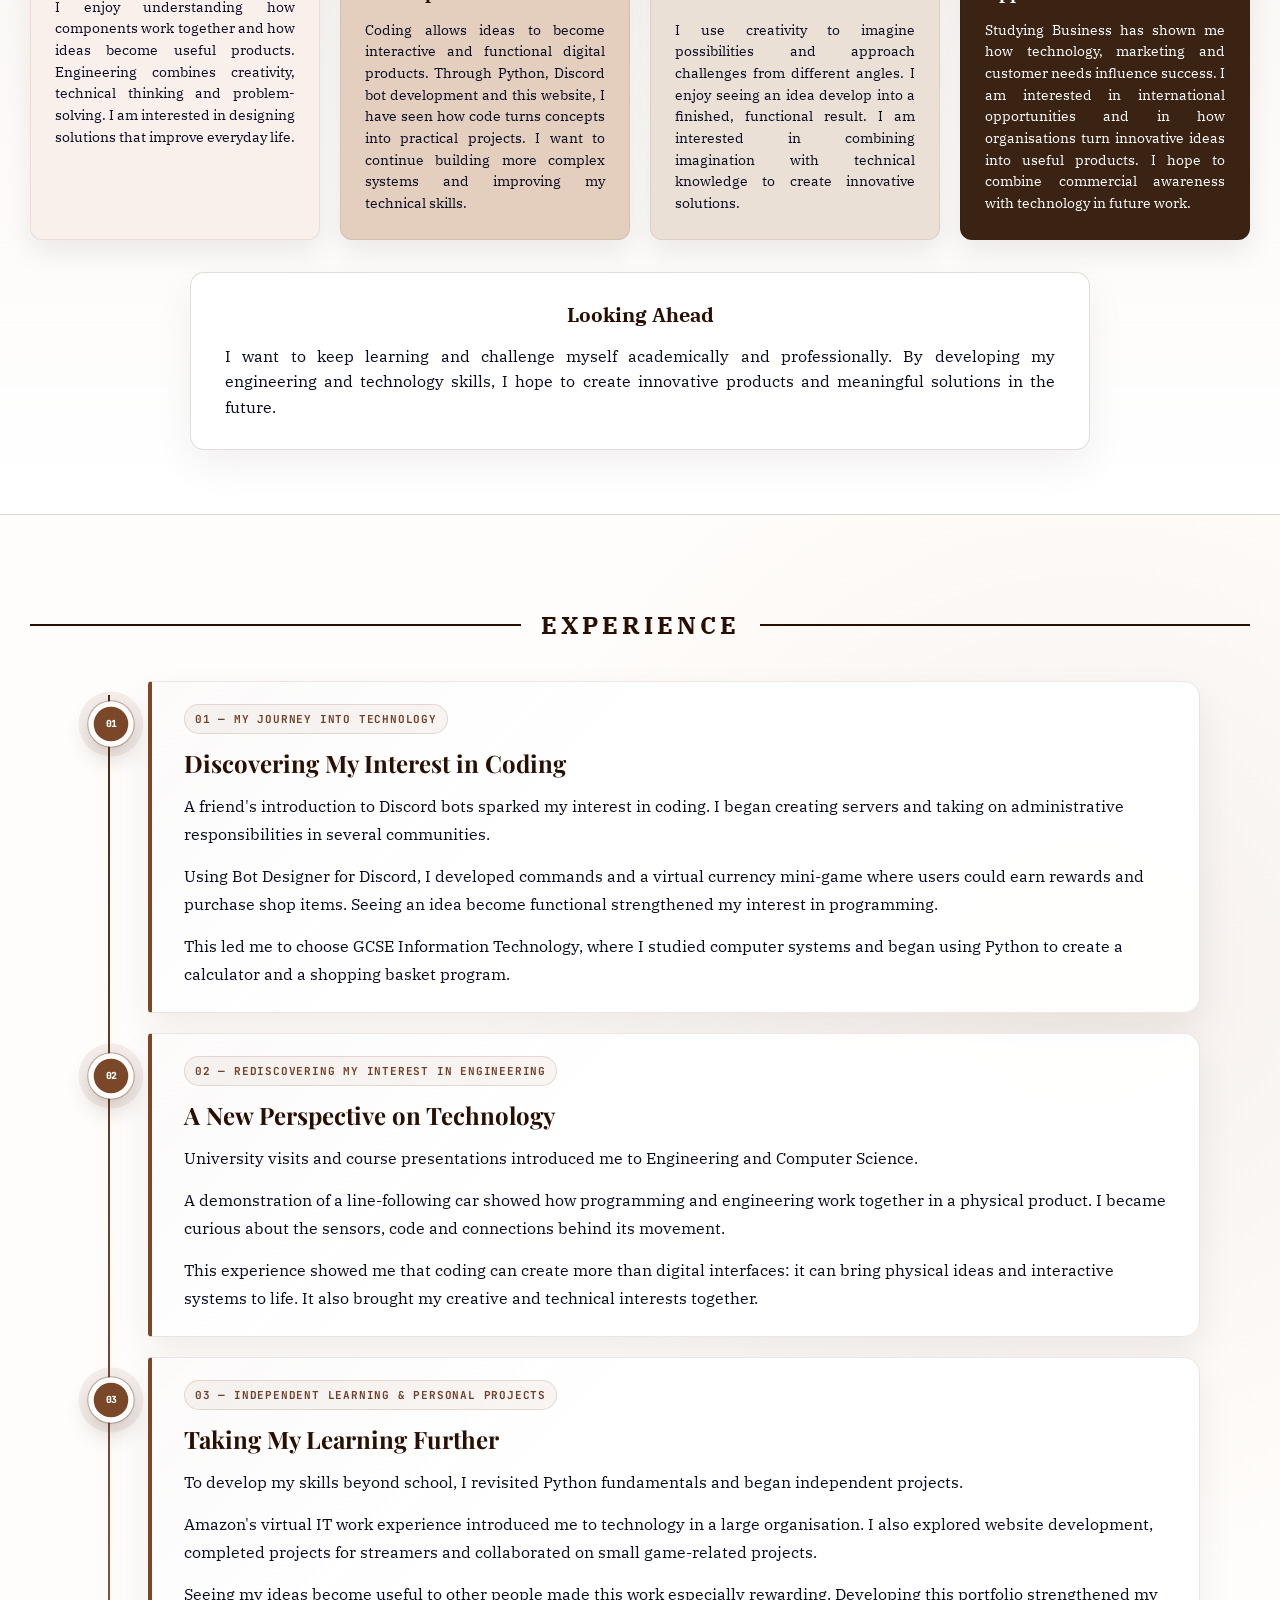
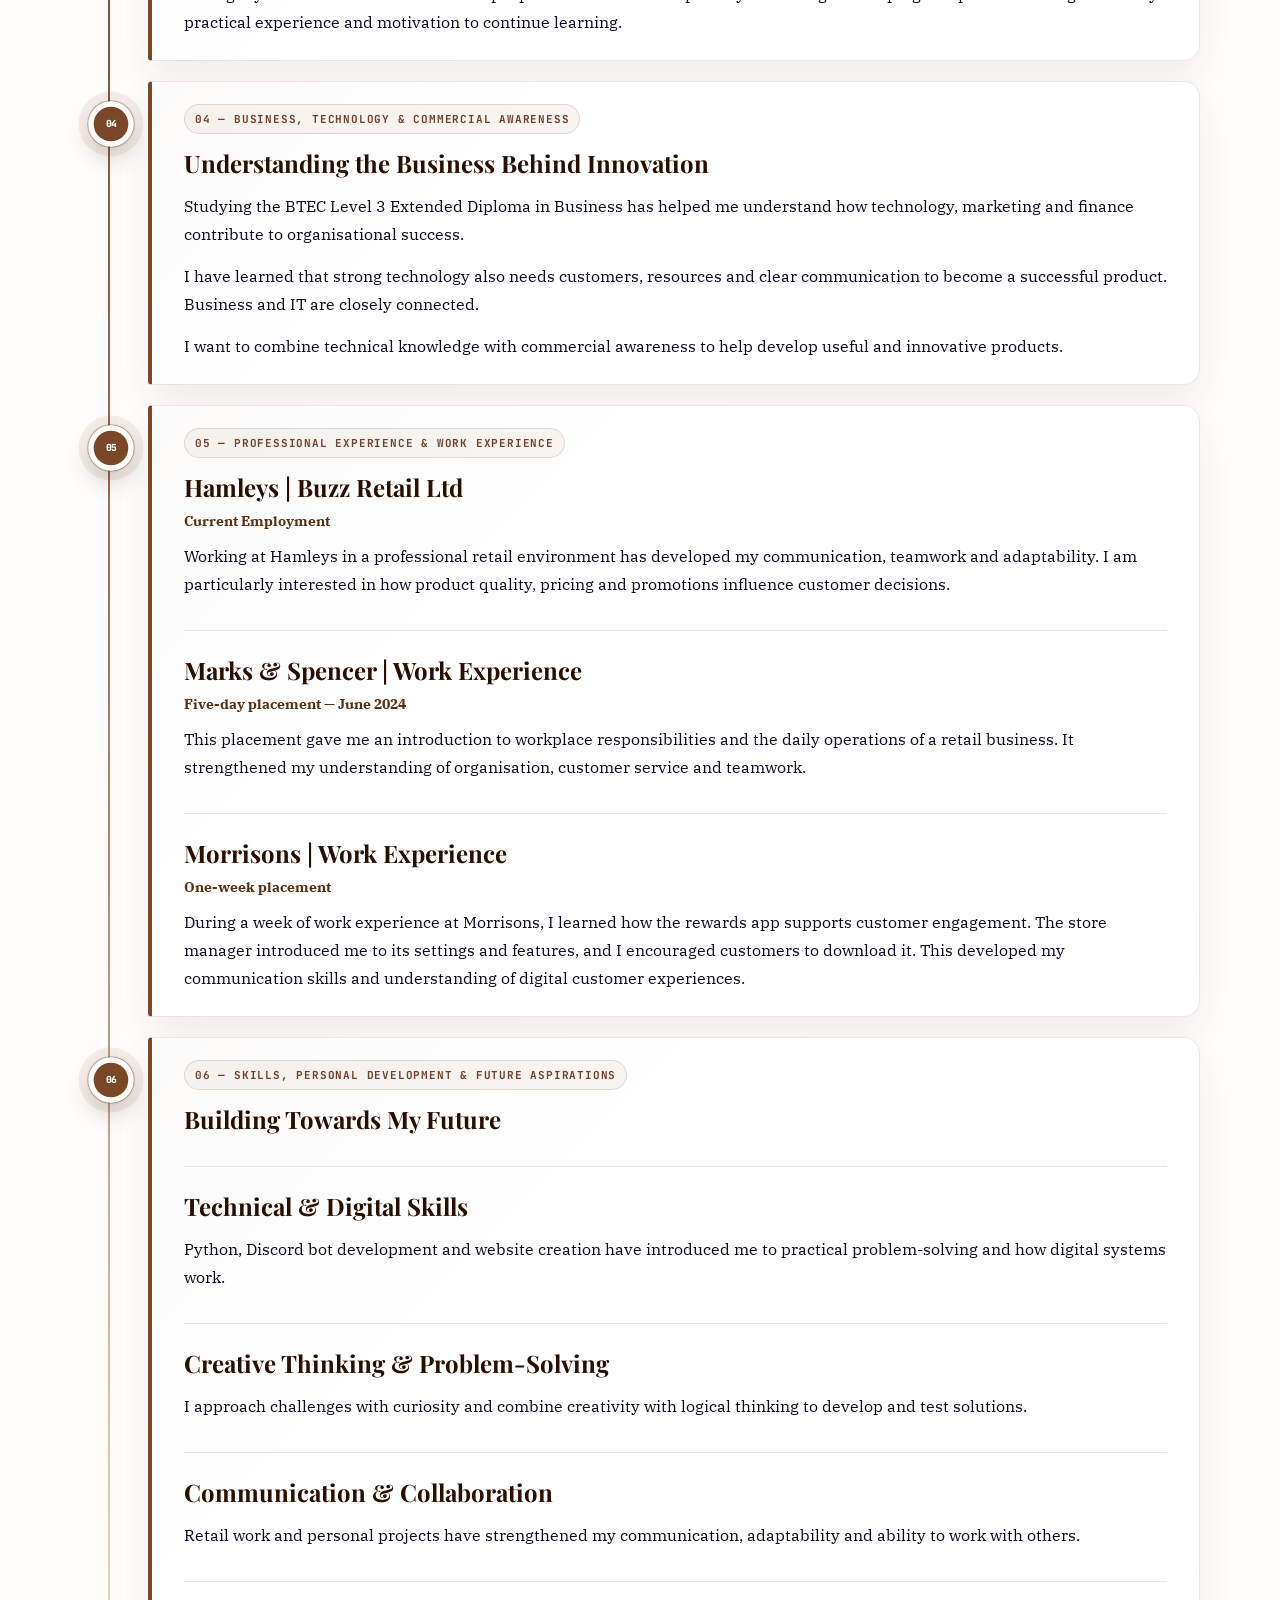
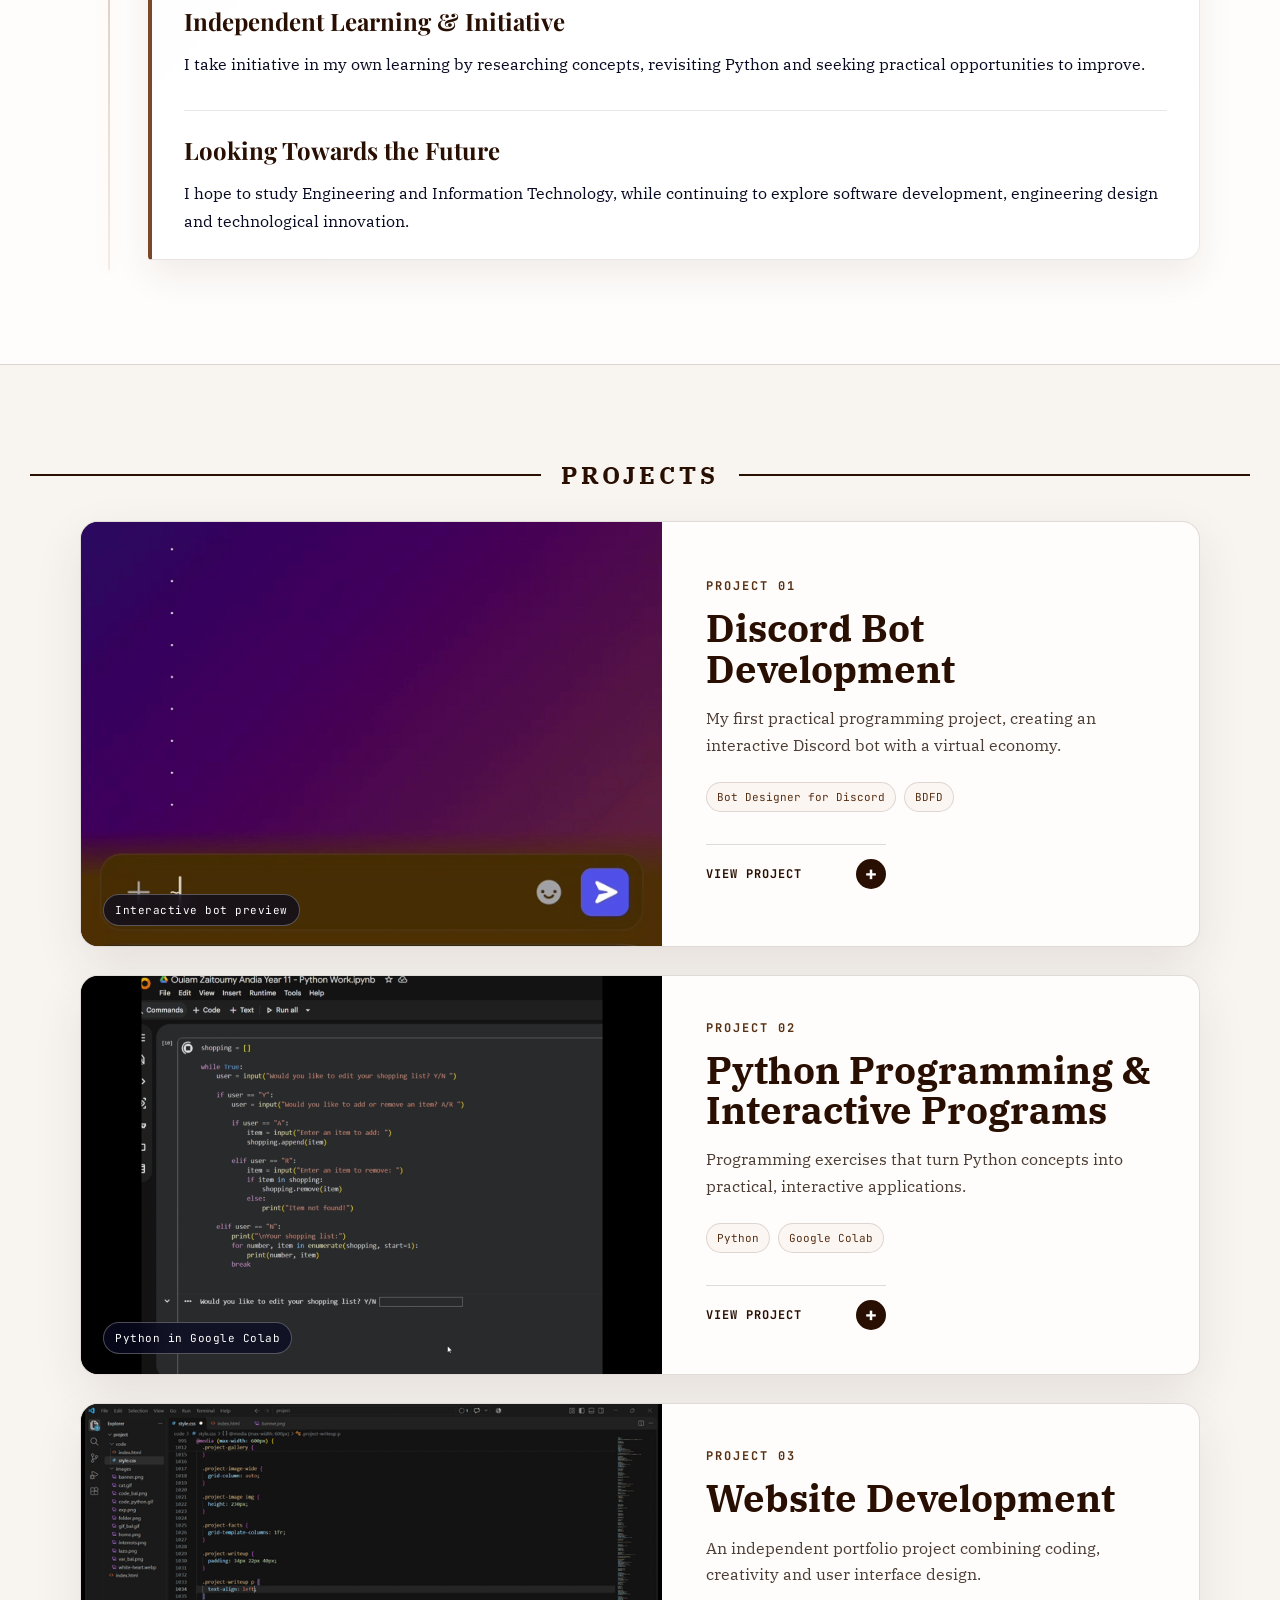
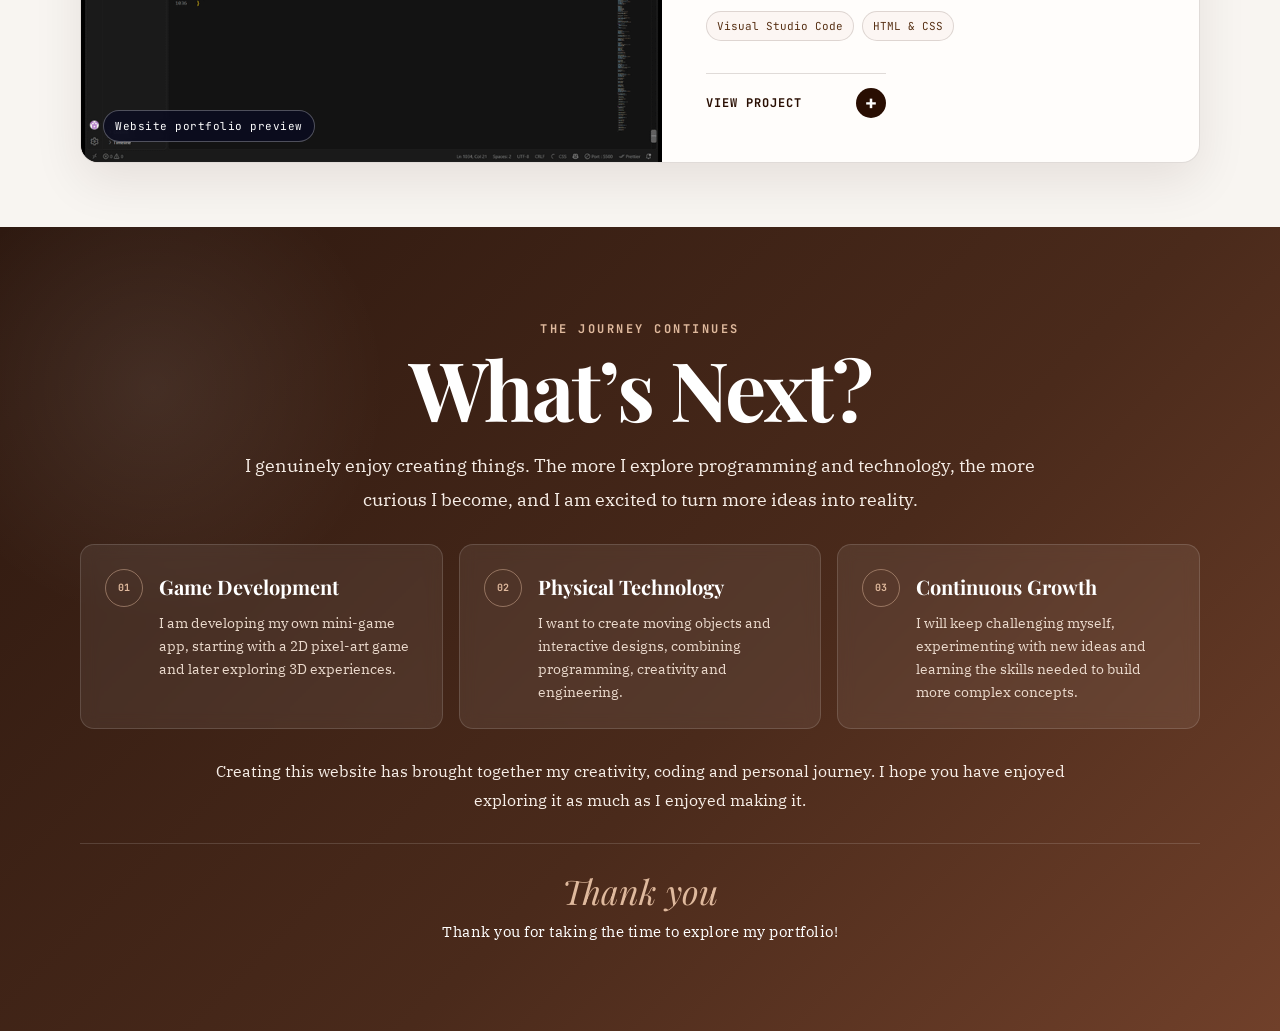
==== commit a3f505d7: "Condense portfolio content and mobile layout" ====
--- a/code/index.html
+++ b/code/index.html
@@ -43,11 +43,9 @@
      <div class="section-box reveal-card">
        <p>
          <span class="highlight">01 - Get to know me</span>
-         "I'm a curious, creative and ambitious individual who enjoys exploring ideas and understanding how they can be transformed into something meaningful. I have always been drawn to creativity and the process of developing concepts, finding solutions and bringing ideas to life. My academic journey has helped me develop a broader understanding of the world around me. Through studying Business, I have become increasingly interested in how organisations operate, how people make decisions and how innovative ideas can develop into successful products and services.
-
+         I am a curious, creative and ambitious student interested in how ideas become meaningful products and services. Studying Business has strengthened my understanding of organisations, decision-making, technology and innovation.
         </p>
-        <p>Outside the classroom, my experiences have allowed me to develop independence, communication and problem-solving skills. I also enjoy taking initiative and exploring things independently, which is one of the reasons I decided to create this portfolio.</p> 
-        <p> I see myself as someone who is constantly learning, experimenting and looking for opportunities to grow. This website represents my journey so far, bringing together my experiences, achievements, projects and the ideas I hope to develop in the future." </p>
+        <p>Outside the classroom, I enjoy taking initiative and learning independently. Through coding, engineering exploration and work experience, I have developed my communication, problem-solving and adaptability while creating this portfolio as a record of my journey.</p>
         <div class="lazo-container">
           <img src="../images/lazo.png" alt="Decorative bow" class="lazo-divider">
           <p class="lazo-quote">Curiosity sparks ideas, creativity gives them shape, and determination brings them to life.</p>
@@ -80,32 +78,32 @@
 
     <section id="interests">
       <h2 class="section-title section-title-lines"><span>Interests</span></h2>
-      <p class="interests-introduction">My interests are centred around creativity, technology and understanding how things work. I enjoy exploring ideas, discovering how different systems operate and finding ways to turn concepts into something practical. I am particularly interested in the relationship between engineering and technology, as both involve problem-solving, innovation and the development of ideas that can have a real impact.</p>
+      <p class="interests-introduction">I am interested in creativity, technology and the process of turning ideas into practical solutions.</p>
       <div class="interest-cards">
         <div class="interest-card reveal-card">
           <h3>01 — Engineering &amp; Design</h3>
-          <p>I have always been fascinated by the process of creating things and understanding how they work. I enjoy thinking about how different components come together, how objects are designed and how existing ideas can be improved. What interests me about engineering is the combination of creativity, technical understanding and problem-solving. I find the idea of developing something from an initial concept into a functional product particularly exciting. I would like to explore how engineering principles are applied in real-world situations and how new designs and technologies can improve everyday life.</p>
+          <p>I enjoy understanding how components work together and how ideas become useful products. Engineering combines creativity, technical thinking and problem-solving. I am interested in designing solutions that improve everyday life.</p>
         </div>
 
         <div class="interest-card reveal-card">
           <h3>02 — Coding &amp; Software Development</h3>
-          <p>Technology is another area I am increasingly interested in, particularly programming and software development. I enjoy the idea that coding allows people to transform their ideas into something interactive and functional, from websites and applications to more complex digital systems. Creating this portfolio has given me an opportunity to experiment with coding and experience how an idea can gradually become a finished product. It has made me more curious about what happens behind the screen and how software is developed. In the future, I would love to become involved in developing digital products and technologies, continuously improving my technical knowledge and learning how to build more complex projects.</p>
+          <p>Coding allows ideas to become interactive and functional digital products. Through Python, Discord bot development and this website, I have seen how code turns concepts into practical projects. I want to continue building more complex systems and improving my technical skills.</p>
         </div>
 
         <div class="interest-card reveal-card">
           <h3>03 — Creativity &amp; Innovation</h3>
-          <p>Creativity is an important part of how I approach new challenges. I enjoy imagining possibilities, experimenting with different approaches and finding original ways to develop an idea. What motivates me most is seeing the results of that process. I find it rewarding when something I have imagined starts becoming real, especially when I can understand how it was created and how its different elements work together. I believe creativity and technical knowledge complement each other, as innovative ideas need both imagination and practical development to become successful. I would like to continue exploring how creative thinking can contribute to engineering and technological innovation.</p>
+          <p>I use creativity to imagine possibilities and approach challenges from different angles. I enjoy seeing an idea develop into a finished, functional result. I am interested in combining imagination with technical knowledge to create innovative solutions.</p>
         </div>
 
         <div class="interest-card reveal-card">
           <h3>04 — Business &amp; Global Opportunities</h3>
-          <p>Studying Business has also influenced the way I think about technology and innovation. I am interested in how organisations develop new products, identify opportunities and use technology to improve their operations. I find the connection between technical development and commercial success particularly interesting, as creating something innovative is only one part of the process; understanding its purpose, audience and potential is equally important. I am also interested in international opportunities and how technology connects businesses and people across different countries. In the future, I would love to build a career that allows me to work on innovative projects, explore different environments and gain international experience.</p>
+          <p>Studying Business has shown me how technology, marketing and customer needs influence success. I am interested in international opportunities and in how organisations turn innovative ideas into useful products. I hope to combine commercial awareness with technology in future work.</p>
         </div>
       </div>
 
       <div class="looking-ahead reveal-card">
         <h3>Looking Ahead</h3>
-        <p>I have ambitious goals for my future and want to continue challenging myself academically and professionally. I hope to develop a strong understanding of engineering and information technology, particularly in areas involving software development, innovation and the creation of new products. I would love to become one of the people responsible for developing the technologies and ideas that shape the future. Most importantly, I want to keep learning, aim higher and turn my curiosity into practical knowledge and meaningful achievements.</p>
+        <p>I want to keep learning and challenge myself academically and professionally. By developing my engineering and technology skills, I hope to create innovative products and meaningful solutions in the future.</p>
       </div>
     </section>
 
@@ -117,10 +115,9 @@
           <div class="timeline-content reveal-content">
             <span class="timeline-date">01 — MY JOURNEY INTO TECHNOLOGY</span>
             <h3>Discovering My Interest in Coding</h3>
-            <p>My interest in coding began through an unexpected experience. A friend introduced me to Discord bots and showed me how commands could be used to manage and customise servers. I became fascinated by how these commands worked and started setting up my own servers, eventually taking on administrative responsibilities in several communities.</p>
-            <p>My curiosity soon developed into experimentation. I decided to create my own Discord bot using Bot Designer for Discord (BDFD), where I began developing commands and interactive features. One of my favourite projects was creating a mini-game with a virtual currency system. For example, users could type a fishing command to receive random rewards, collect currency and use it to purchase items from a virtual shop. What excited me most was being able to create something from scratch and watch my ideas become functional through programming.</p>
-            <p>This experience encouraged me to explore coding further, which led me to choose GCSE Information Technology. I wanted to develop my understanding of programming while learning more about how computers work. During my studies, I explored computer hardware and systems alongside practical programming, and began experimenting with Python. I created basic programs, including a calculator and a shopping basket, which helped me develop my initial programming knowledge. </p>
-            <p>Although my GCSE experience did not turn out exactly as I had hoped, it did not completely remove my interest in technology. I had discovered that I particularly enjoyed the practical side of computing: experimenting, creating commands, solving problems and seeing the results of my work.</p>
+            <p>A friend's introduction to Discord bots sparked my interest in coding. I began creating servers and taking on administrative responsibilities in several communities.</p>
+            <p>Using Bot Designer for Discord, I developed commands and a virtual currency mini-game where users could earn rewards and purchase shop items. Seeing an idea become functional strengthened my interest in programming.</p>
+            <p>This led me to choose GCSE Information Technology, where I studied computer systems and began using Python to create a calculator and a shopping basket program.</p>
           </div>
         </div>
         <div class="timeline-item">
@@ -128,10 +125,9 @@
           <div class="timeline-content reveal-content">
             <span class="timeline-date">02 — REDISCOVERING MY INTEREST IN ENGINEERING</span>
             <h3>A New Perspective on Technology</h3>
-            <p>Although I had developed an interest in programming, I had not fully explored how far these skills could take me. This changed when I started visiting universities and attending course presentations to explore my options for higher education. Among the subjects I discovered, Engineering and Computer Science particularly caught my attention.</p>
-            <p>During one of the university demonstrations, I saw a small car designed to follow a black line using programming and engineering principles. I was fascinated by how something that appeared so simple could involve different technologies working together to produce a functional result. It immediately made me curious about how the car recognised the line, how the programming controlled its movements, which programming languages were involved and how all its components were connected.</p>
-            <p>What excited me most was realising that coding could extend far beyond writing commands on a screen. It could be used to develop physical objects, create interactive systems and bring much more complex ideas to life. I immediately began imagining what I could create myself, from the design and appearance of a product to the technology that would make it work.</p>
-            <p>This experience changed the way I viewed my future. It brought together my interest in programming with my creative side and introduced me to possibilities within engineering that I had not previously considered. I realised that I wanted to understand not only how technology works, but also how to design, develop and contribute to creating it.</p>
+            <p>University visits and course presentations introduced me to Engineering and Computer Science.</p>
+            <p>A demonstration of a line-following car showed how programming and engineering work together in a physical product. I became curious about the sensors, code and connections behind its movement.</p>
+            <p>This experience showed me that coding can create more than digital interfaces: it can bring physical ideas and interactive systems to life. It also brought my creative and technical interests together.</p>
           </div>
         </div>
         <div class="timeline-item">
@@ -139,11 +135,9 @@
           <div class="timeline-content reveal-content">
             <span class="timeline-date">03 — INDEPENDENT LEARNING & PERSONAL PROJECTS</span>
             <h3>Taking My Learning Further</h3>
-            <p>After discovering my interest in Engineering and Computer Science, I realised that I wanted to develop my technical knowledge further rather than rely solely on what I had learned at school. Although I had previously experimented with Python, I recognised that I needed to revisit the fundamentals and strengthen my understanding if I wanted to pursue programming in the future. </p>
-            <p>I began researching ways to gain practical experience in IT and explored online work experience opportunities, including Amazon's virtual IT work experience programme, which introduced me to how technology operates within a large organisation. I also started revisiting programming independently, researching different concepts and developing small projects to improve my understanding.</p>
-            <p>As I became more confident, I began exploring website development. I experimented with creating websites and took on projects for streamers, while also collaborating with others on small game-related projects. These experiences allowed me to explore different aspects of development, from turning visual ideas into website layouts to understanding how code makes digital features function.</p>
-            <p>One of the most rewarding parts of this journey has been seeing my own ideas become something that other people can actually use. Developing this portfolio is another example of that process. I have been able to experiment with design, structure and functionality while continuously learning and improving my work.</p>
-            <p>This independent learning has strengthened my motivation to pursue Engineering and IT. It has taught me that developing technical knowledge requires curiosity, patience and a willingness to experiment, make improvements and keep learning beyond the classroom.</p>
+            <p>To develop my skills beyond school, I revisited Python fundamentals and began independent projects.</p>
+            <p>Amazon's virtual IT work experience introduced me to technology in a large organisation. I also explored website development, completed projects for streamers and collaborated on small game-related projects.</p>
+            <p>Seeing my ideas become useful to other people made this work especially rewarding. Developing this portfolio strengthened my practical experience and motivation to continue learning.</p>
           </div>
         </div>
         <div class="timeline-item">
@@ -151,10 +145,9 @@
           <div class="timeline-content reveal-content">
             <span class="timeline-date">04 — BUSINESS, TECHNOLOGY & COMMERCIAL AWARENESS</span>
             <h3>Understanding the Business Behind Innovation</h3>
-            <p>While studying my BTEC Level 3 Extended Diploma in Business, I began developing a different perspective on how technology contributes to the success of modern organisations. I became increasingly interested in understanding what makes companies successful and how factors such as technology, marketing, financial planning, product quality and customer experience influence their performance.</p>
-            <p>I started recognising that creating an innovative product or developing useful technology is only one part of the process. Businesses also need to understand their customers, manage their resources, make informed financial decisions and communicate the value of their products effectively. This made me realise how closely business and technology are connected.</p>
-            <p>Rather than viewing my Business studies as separate from my interest in Engineering and IT, I began seeing them as complementary areas of knowledge. Understanding the commercial side of innovation has helped me appreciate how technical developments can be transformed into products and services that meet real needs.</p>
-            <p>I hope to carry this understanding into my future studies and career, combining technical knowledge with commercial awareness to contribute to the development of useful, innovative and successful products.</p>
+            <p>Studying the BTEC Level 3 Extended Diploma in Business has helped me understand how technology, marketing and finance contribute to organisational success.</p>
+            <p>I have learned that strong technology also needs customers, resources and clear communication to become a successful product. Business and IT are closely connected.</p>
+            <p>I want to combine technical knowledge with commercial awareness to help develop useful and innovative products.</p>
           </div>
         </div>
         <div class="timeline-item">
@@ -164,14 +157,15 @@
 
             <h3>Hamleys | Buzz Retail Ltd</h3>
             <span class="timeline-status">Current Employment</span>
-            <p>Working at Hamleys through Buzz Retail Ltd has allowed me to gain experience in a professional retail environment while continuing my education. Beyond my daily responsibilities, I have taken an interest in understanding how the business operates, particularly the relationship between product quality, pricing, promotions and customer decisions.</p>
-            <p>I have become more aware of how businesses present their products, attract customers and respond to changing consumer interests. I have also had opportunities to develop my communication, teamwork and adaptability through interacting with customers and working alongside colleagues.</p>
-            <p>I see this experience as an opportunity to apply concepts from my Business studies to real situations while developing a better understanding of commercial operations and the financial considerations behind everyday business decisions.</p>
+            <p>Working at Hamleys in a professional retail environment has developed my communication, teamwork and adaptability. I am particularly interested in how product quality, pricing and promotions influence customer decisions.</p>
 
             <h3 class="timeline-subheading">Marks &amp; Spencer | Work Experience</h3>
             <span class="timeline-status">Five-day placement — June 2024</span>
-            <p>My five-day work experience placement at Marks &amp; Spencer introduced me to a professional retail environment and provided an opportunity to develop my understanding of workplace responsibilities. I gained insight into the daily operations of a retail business and the importance of teamwork, organisation and customer service.</p>
-            <p>The experience helped me become more familiar with professional expectations and understand how different responsibilities contribute to the overall operation of a business. It was an important early introduction to the working environment and encouraged me to continue gaining practical experience alongside my education.</p>
+            <p>This placement gave me an introduction to workplace responsibilities and the daily operations of a retail business. It strengthened my understanding of organisation, customer service and teamwork.</p>
+
+            <h3 class="timeline-subheading">Morrisons | Work Experience</h3>
+            <span class="timeline-status">One-week placement</span>
+            <p>During a week of work experience at Morrisons, I learned how the rewards app supports customer engagement. The store manager introduced me to its settings and features, and I encouraged customers to download it. This developed my communication skills and understanding of digital customer experiences.</p>
           </div>
         </div>
         <div class="timeline-item">
@@ -180,23 +174,21 @@
             <span class="timeline-date">06 — SKILLS, PERSONAL DEVELOPMENT &amp; FUTURE ASPIRATIONS</span>
 
             <h3>Building Towards My Future</h3>
-            <p>Throughout my education, independent learning and professional experiences, I have developed skills that I hope to continue strengthening as I progress towards higher education.</p>
 
             <h3 class="timeline-subheading">Technical &amp; Digital Skills</h3>
-            <p>My exploration of programming has introduced me to Python, Discord bot development and website creation. Through experimenting with different projects, I have developed an interest in understanding how digital systems function and how code can be used to create practical solutions.</p>
+            <p>Python, Discord bot development and website creation have introduced me to practical problem-solving and how digital systems work.</p>
 
             <h3 class="timeline-subheading">Creative Thinking &amp; Problem-Solving</h3>
-            <p>I enjoy approaching challenges with curiosity and exploring different ways to reach a solution. Whether developing a new idea, experimenting with code or designing a website, I find it rewarding to combine creativity with logical thinking.</p>
+            <p>I approach challenges with curiosity and combine creativity with logical thinking to develop and test solutions.</p>
 
             <h3 class="timeline-subheading">Communication &amp; Collaboration</h3>
-            <p>Working in retail and collaborating on personal projects have helped me understand the importance of communicating clearly, sharing ideas and working effectively with others. I have also developed greater confidence in adapting to different situations and responsibilities.</p>
+            <p>Retail work and personal projects have strengthened my communication, adaptability and ability to work with others.</p>
 
             <h3 class="timeline-subheading">Independent Learning &amp; Initiative</h3>
-            <p>One of the most important skills I have developed is the ability to take initiative in my own learning. When I became interested in programming again, I independently researched concepts, revisited Python and explored opportunities to gain further experience. This taught me the importance of persistence and continuously developing my knowledge.</p>
+            <p>I take initiative in my own learning by researching concepts, revisiting Python and seeking practical opportunities to improve.</p>
 
             <h3 class="timeline-subheading">Looking Towards the Future</h3>
-            <p>I have ambitious goals for my future and want to challenge myself academically and professionally. I hope to pursue higher education in Engineering and Information Technology, where I can strengthen my technical foundations and explore areas such as software development, engineering design and technological innovation.</p>
-            <p>In the long term, I would love to become involved in developing new technologies and creating products that combine functionality, creativity and innovation. I am particularly motivated by the possibility of contributing to projects that turn ideas into real solutions. I want to continue learning, exploring international opportunities and developing the knowledge and experience needed to make a meaningful contribution to the technology of the future.</p>
+            <p>I hope to study Engineering and Information Technology, while continuing to explore software development, engineering design and technological innovation.</p>
           </div>
         </div>
       </div>
@@ -254,9 +246,8 @@
             </div>
 
             <h4>Project Overview</h4>
-            <p>My first practical programming project involved creating and developing my own Discord bot using Bot Designer for Discord (BDFD). I used commands, variables and built-in coding functions to give the bot different features and make it interactive.</p>
-            <p>The bot included commands for server management and entertainment, allowing users to interact with it through activities such as fishing, collecting virtual currency and purchasing items from a shop. I wanted to create something that people could enjoy using while also providing useful features to help manage a Discord server.</p>
-            <p>One example of my work is the <strong>balance command (<code>~bal</code>)</strong>, which uses stored variables to display a user's coins and other statistics in an organised format.</p>
+            <p>I created an interactive Discord bot using commands, variables and BDFD functions for server management and entertainment.</p>
+            <p>Users can fish, collect virtual currency and purchase shop items. The <strong>balance command (<code>~bal</code>)</strong> reads stored variables to display coins and statistics in an organised format.</p>
           </div>
         </div>
       </details>
@@ -307,9 +298,8 @@
             </div>
 
             <h4>Project Overview</h4>
-            <p>As part of my GCSE Information Technology studies, I began experimenting with Python to develop my programming knowledge and understand how code could be used to solve practical problems.</p>
-            <p>I worked on different exercises involving variables, user input, calculations, lists, loops and conditional statements. One example was a shopping list program that allowed users to add, remove and display items through an interactive menu. I also experimented with creating simple games, including Number Guessing and Rock, Paper, Scissors, which I played and tested with my friends.</p>
-            <p>I particularly enjoyed experimenting with different instructions, testing my code and discovering how programming logic could be used to create functional and interactive programs.</p>
+            <p>During GCSE Information Technology, I used Python to practise variables, calculations, input, lists, loops and conditional statements.</p>
+            <p>I created an interactive shopping list and simple games including Number Guessing and Rock, Paper, Scissors.</p>
           </div>
         </div>
       </details>
@@ -356,12 +346,8 @@
             </div>
 
             <h4>Project Overview</h4>
-            <p>As I continued exploring programming, I became interested in website development and how code could be used to create interactive and visually appealing digital experiences.</p>
-            <p>Using Visual Studio Code, I began developing websites by working with HTML to structure content and CSS to control their appearance, layout and design. I experimented with different elements, colours, images, typography and page structures to create websites that were both functional and visually organised.</p>
-            <p>I have also worked on website projects for other people, including streamers, which allowed me to explore different design requirements and develop my experience further. Some of these projects are private, so I have chosen to showcase my own portfolio as an example of my work.</p>
-
-            <h4>My Current Portfolio</h4>
-            <p>This website is an independent project where I have been able to bring together my interest in coding, creativity and design. I have developed its different sections, experimented with its layout and styling, and used it as an opportunity to continue improving my web development skills.</p>
+            <p>I use HTML and CSS in Visual Studio Code to structure content and build functional, visually organised layouts.</p>
+            <p>I have also created websites for streamers and other personal projects. This portfolio brings my coding, creativity and design interests together while continuing to develop my responsive web skills.</p>
           </div>
         </div>
       </details>
@@ -374,7 +360,7 @@
           <h2>What&rsquo;s Next?</h2>
         </div>
 
-        <p class="next-intro">If there is one thing I have discovered throughout this journey, it is that I genuinely enjoy creating things. The more I explore programming and technology, the more curious I become. I could say I&rsquo;m slowly becoming addicted to the process of turning ideas into reality!</p>
+        <p class="next-intro">I genuinely enjoy creating things. The more I explore programming and technology, the more curious I become, and I am excited to turn more ideas into reality.</p>
 
         <div class="next-goals">
           <article class="next-goal">
@@ -402,7 +388,7 @@
           </article>
         </div>
 
-        <p class="next-reflection">Finally, creating this website has been an experience I am genuinely proud of. It has allowed me to bring together my creativity, coding and personal journey into something of my own. I hope you have enjoyed exploring it as much as I have enjoyed creating it.</p>
+        <p class="next-reflection">Creating this website has brought together my creativity, coding and personal journey. I hope you have enjoyed exploring it as much as I enjoyed making it.</p>
 
         <div class="thank-you">
           <span>Thank you</span>
--- a/code/style.css
+++ b/code/style.css
@@ -1421,10 +1421,118 @@
   }
 }
 
+#interests,
+#experience,
+#projects {
+  padding-top: 64px;
+  padding-bottom: 64px;
+}
+
+.interest-cards {
+  margin-top: 28px;
+}
+
+.interest-card {
+  min-height: 0;
+}
+
+.looking-ahead {
+  margin-top: 32px;
+}
+
+.experience-timeline {
+  margin-top: 36px;
+}
+
+.timeline-item {
+  margin-bottom: 20px;
+}
+
+.timeline-content {
+  padding-top: 22px;
+  padding-bottom: 24px;
+}
+
+.project-card {
+  margin-top: 28px;
+}
+
+.project-summary {
+  min-height: 300px;
+}
+
+.project-preview {
+  min-height: 300px;
+}
+
+.next-heading {
+  margin-bottom: 20px;
+}
+
+.next-intro {
+  margin-bottom: 28px;
+}
+
+.next-goals {
+  margin-bottom: 28px;
+}
+
+.next-goal {
+  min-height: 150px;
+}
+
+.next-reflection {
+  margin-bottom: 28px;
+}
+
+.thank-you {
+  padding-top: 24px;
+}
+
 @media (max-width: 600px) {
+  #interests,
+  #experience,
+  #projects {
+    padding-top: 44px;
+    padding-bottom: 44px;
+  }
+
+  .interests-introduction {
+    margin-top: 8px;
+  }
+
+  .looking-ahead {
+    margin-top: 24px;
+  }
+
+  .experience-timeline {
+    margin-top: 24px;
+  }
+
+  .timeline-item {
+    margin-bottom: 14px;
+  }
+
+  .timeline-content {
+    padding-top: 16px;
+    padding-bottom: 18px;
+  }
+
+  .next-intro {
+    margin-bottom: 22px;
+  }
+
+  .next-goals {
+    margin-bottom: 22px;
+  }
+
+  .thank-you {
+    padding-top: 20px;
+  }
+
   .whats-next-section {
     min-height: auto;
-    padding: 70px 20px;
+    padding: 54px 20px;
   }
 
   .next-heading h2 {
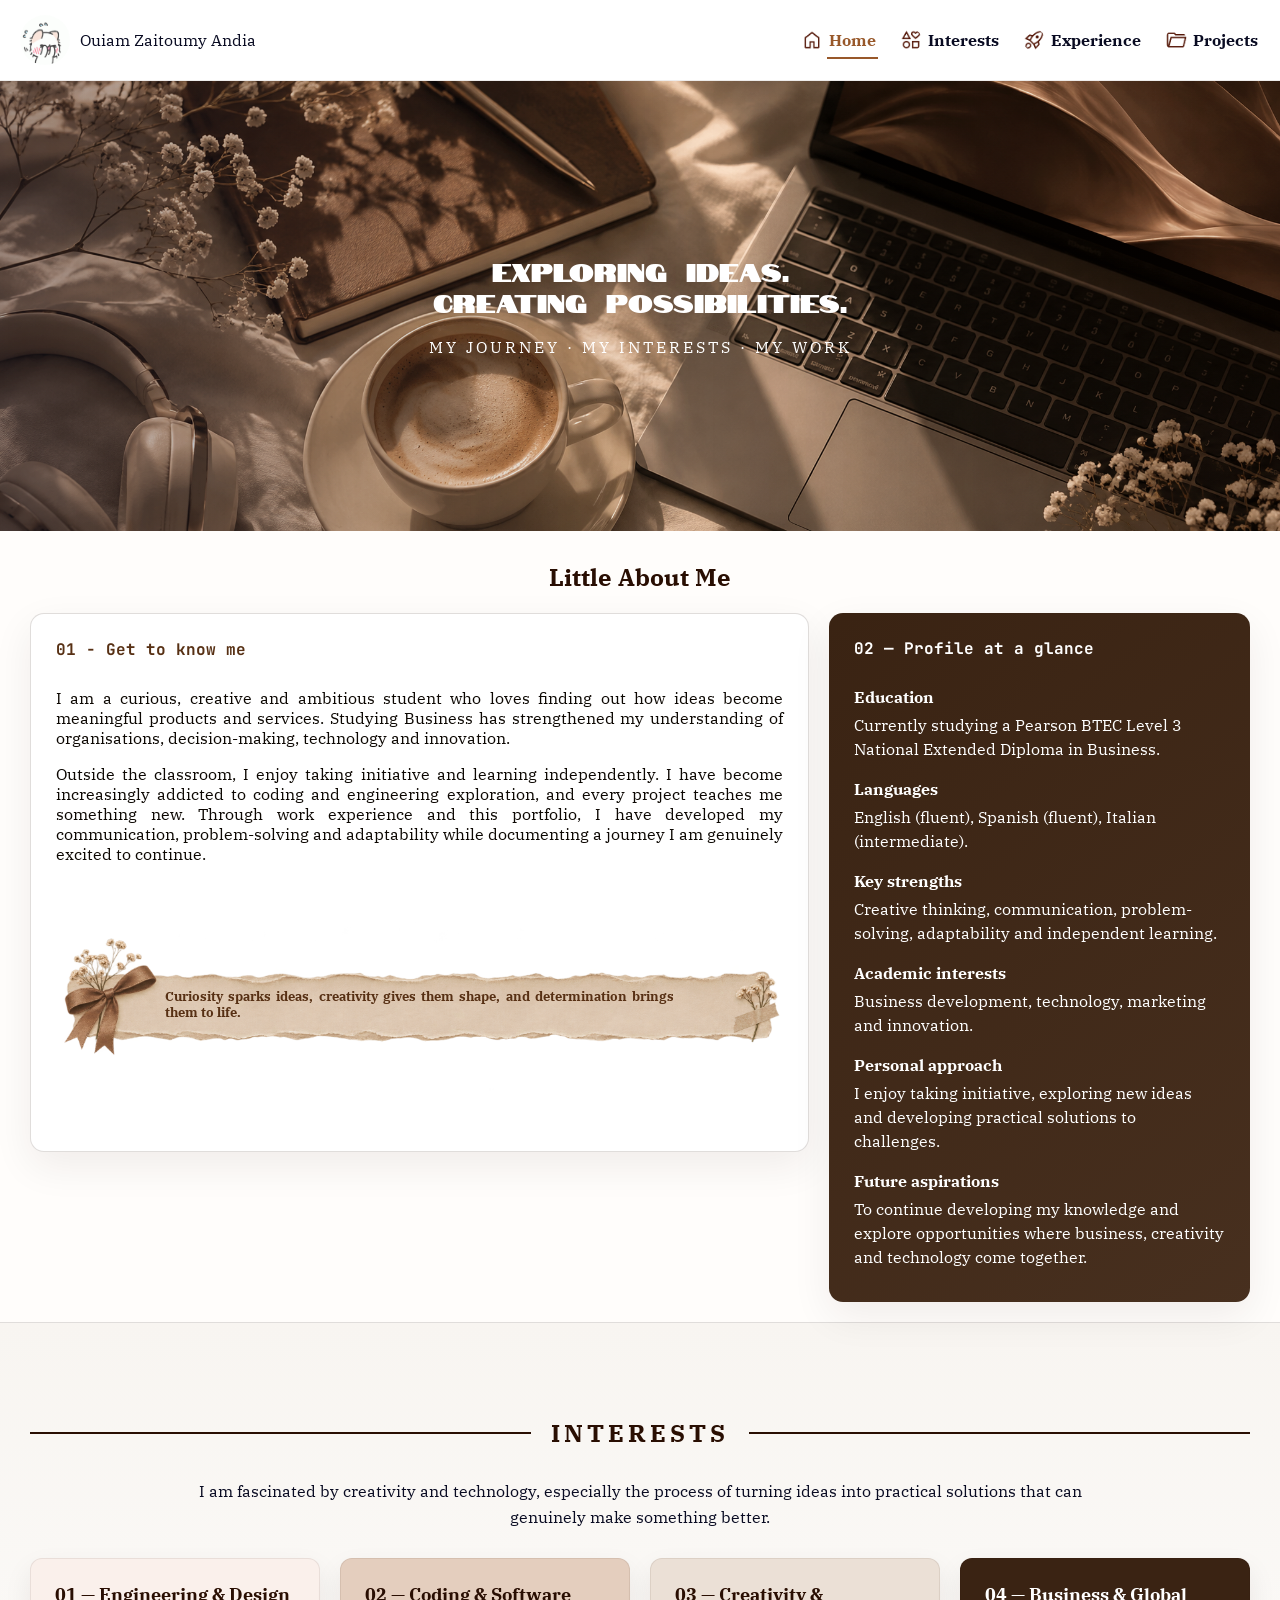
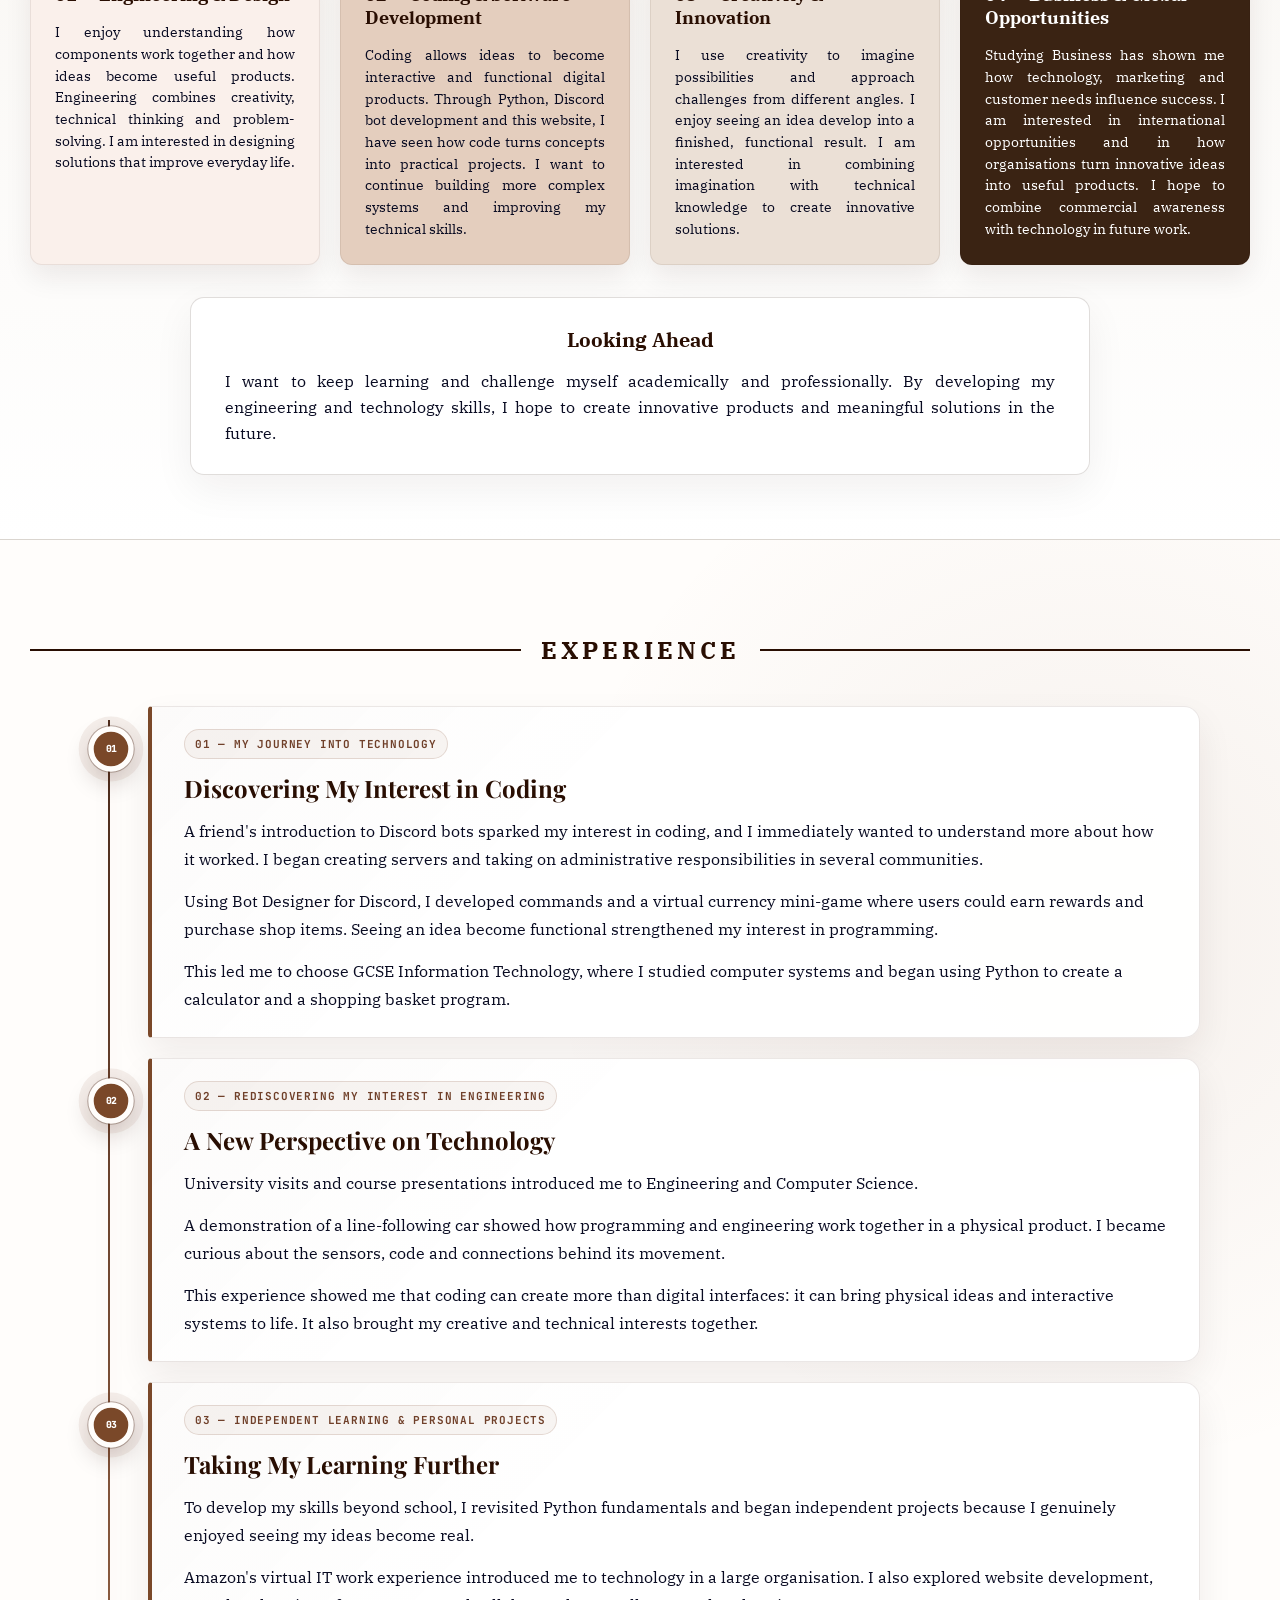
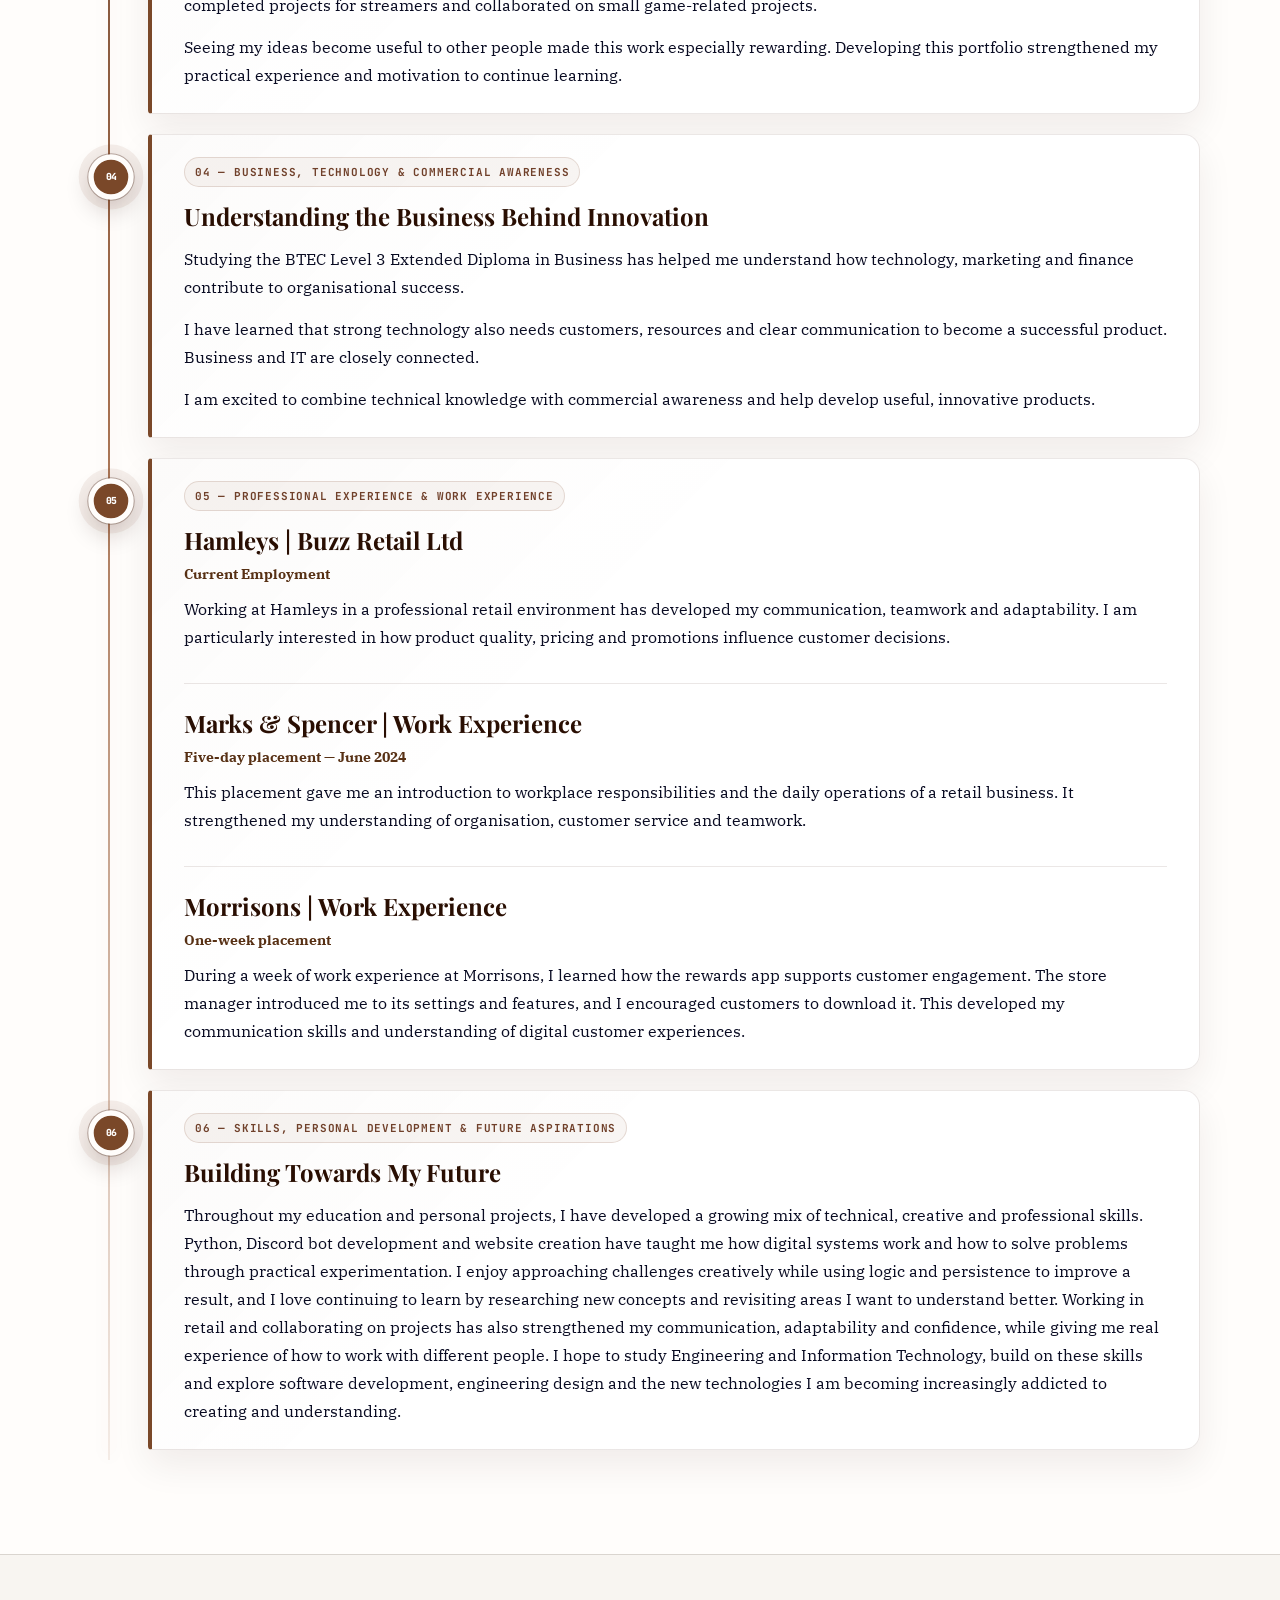
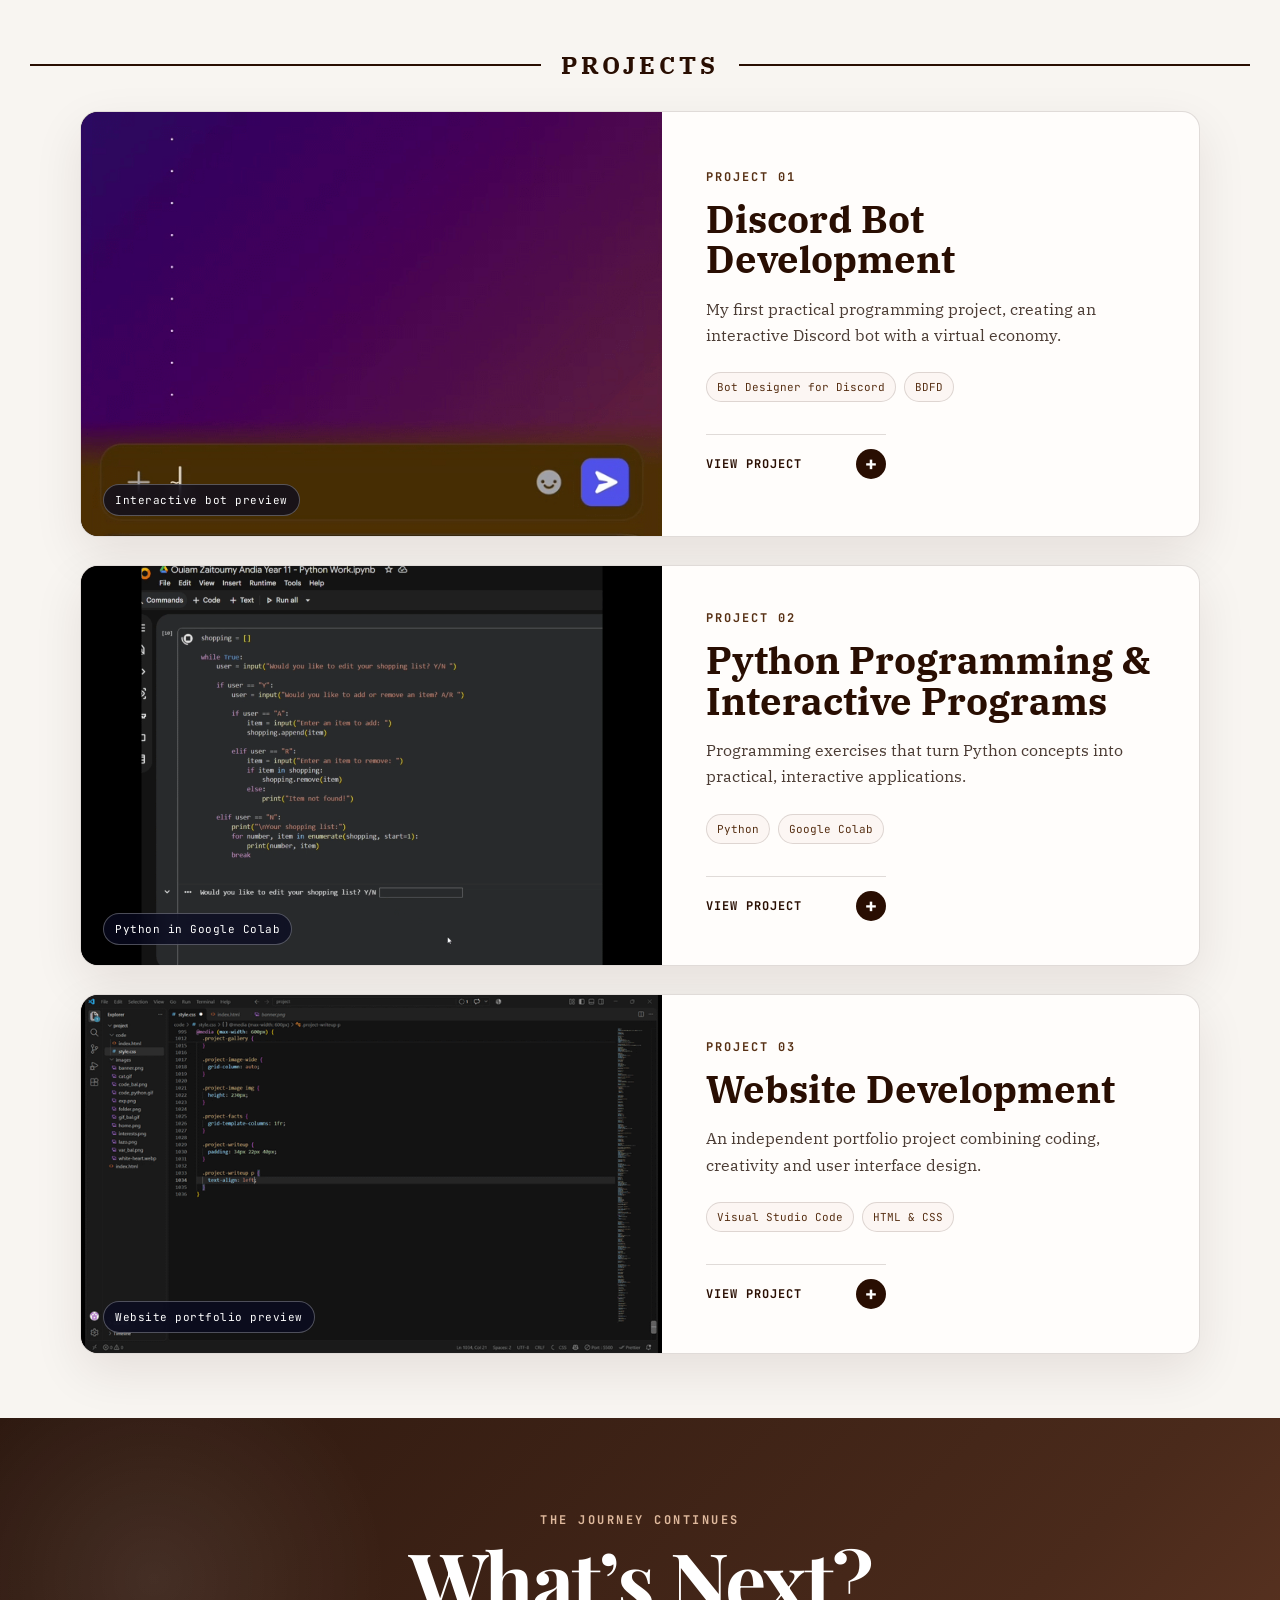
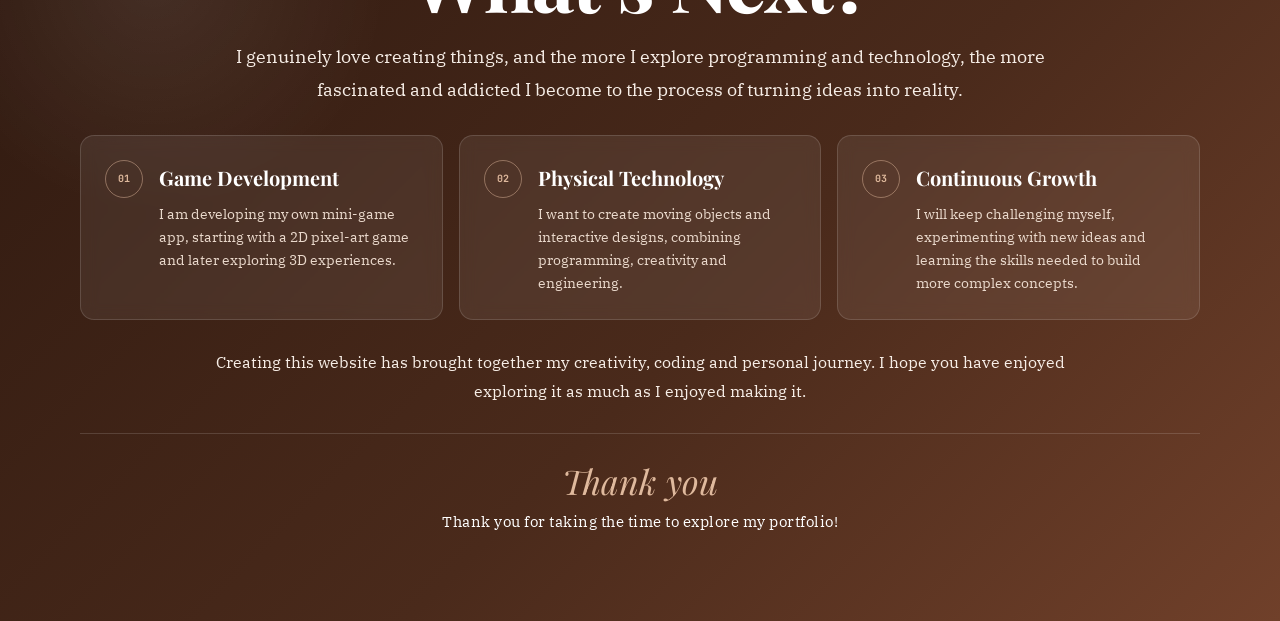
==== commit 9e314915: "Restore project detail and personal enthusiasm" ====
--- a/code/index.html
+++ b/code/index.html
@@ -43,9 +43,9 @@
      <div class="section-box reveal-card">
        <p>
          <span class="highlight">01 - Get to know me</span>
-         I am a curious, creative and ambitious student interested in how ideas become meaningful products and services. Studying Business has strengthened my understanding of organisations, decision-making, technology and innovation.
+         I am a curious, creative and ambitious student who loves finding out how ideas become meaningful products and services. Studying Business has strengthened my understanding of organisations, decision-making, technology and innovation.
         </p>
-        <p>Outside the classroom, I enjoy taking initiative and learning independently. Through coding, engineering exploration and work experience, I have developed my communication, problem-solving and adaptability while creating this portfolio as a record of my journey.</p>
+        <p>Outside the classroom, I enjoy taking initiative and learning independently. I have become increasingly addicted to coding and engineering exploration, and every project teaches me something new. Through work experience and this portfolio, I have developed my communication, problem-solving and adaptability while documenting a journey I am genuinely excited to continue.</p>
         <div class="lazo-container">
           <img src="../images/lazo.png" alt="Decorative bow" class="lazo-divider">
           <p class="lazo-quote">Curiosity sparks ideas, creativity gives them shape, and determination brings them to life.</p>
@@ -78,7 +78,7 @@
 
     <section id="interests">
       <h2 class="section-title section-title-lines"><span>Interests</span></h2>
-      <p class="interests-introduction">I am interested in creativity, technology and the process of turning ideas into practical solutions.</p>
+      <p class="interests-introduction">I am fascinated by creativity and technology, especially the process of turning ideas into practical solutions that can genuinely make something better.</p>
       <div class="interest-cards">
         <div class="interest-card reveal-card">
           <h3>01 — Engineering &amp; Design</h3>
@@ -115,7 +115,7 @@
           <div class="timeline-content reveal-content">
             <span class="timeline-date">01 — MY JOURNEY INTO TECHNOLOGY</span>
             <h3>Discovering My Interest in Coding</h3>
-            <p>A friend's introduction to Discord bots sparked my interest in coding. I began creating servers and taking on administrative responsibilities in several communities.</p>
+            <p>A friend's introduction to Discord bots sparked my interest in coding, and I immediately wanted to understand more about how it worked. I began creating servers and taking on administrative responsibilities in several communities.</p>
             <p>Using Bot Designer for Discord, I developed commands and a virtual currency mini-game where users could earn rewards and purchase shop items. Seeing an idea become functional strengthened my interest in programming.</p>
             <p>This led me to choose GCSE Information Technology, where I studied computer systems and began using Python to create a calculator and a shopping basket program.</p>
           </div>
@@ -135,7 +135,7 @@
           <div class="timeline-content reveal-content">
             <span class="timeline-date">03 — INDEPENDENT LEARNING & PERSONAL PROJECTS</span>
             <h3>Taking My Learning Further</h3>
-            <p>To develop my skills beyond school, I revisited Python fundamentals and began independent projects.</p>
+            <p>To develop my skills beyond school, I revisited Python fundamentals and began independent projects because I genuinely enjoyed seeing my ideas become real.</p>
             <p>Amazon's virtual IT work experience introduced me to technology in a large organisation. I also explored website development, completed projects for streamers and collaborated on small game-related projects.</p>
             <p>Seeing my ideas become useful to other people made this work especially rewarding. Developing this portfolio strengthened my practical experience and motivation to continue learning.</p>
           </div>
@@ -147,7 +147,7 @@
             <h3>Understanding the Business Behind Innovation</h3>
             <p>Studying the BTEC Level 3 Extended Diploma in Business has helped me understand how technology, marketing and finance contribute to organisational success.</p>
             <p>I have learned that strong technology also needs customers, resources and clear communication to become a successful product. Business and IT are closely connected.</p>
-            <p>I want to combine technical knowledge with commercial awareness to help develop useful and innovative products.</p>
+            <p>I am excited to combine technical knowledge with commercial awareness and help develop useful, innovative products.</p>
           </div>
         </div>
         <div class="timeline-item">
@@ -174,21 +174,7 @@
             <span class="timeline-date">06 — SKILLS, PERSONAL DEVELOPMENT &amp; FUTURE ASPIRATIONS</span>
 
             <h3>Building Towards My Future</h3>
-
-            <h3 class="timeline-subheading">Technical &amp; Digital Skills</h3>
-            <p>Python, Discord bot development and website creation have introduced me to practical problem-solving and how digital systems work.</p>
-
-            <h3 class="timeline-subheading">Creative Thinking &amp; Problem-Solving</h3>
-            <p>I approach challenges with curiosity and combine creativity with logical thinking to develop and test solutions.</p>
-
-            <h3 class="timeline-subheading">Communication &amp; Collaboration</h3>
-            <p>Retail work and personal projects have strengthened my communication, adaptability and ability to work with others.</p>
-
-            <h3 class="timeline-subheading">Independent Learning &amp; Initiative</h3>
-            <p>I take initiative in my own learning by researching concepts, revisiting Python and seeking practical opportunities to improve.</p>
-
-            <h3 class="timeline-subheading">Looking Towards the Future</h3>
-            <p>I hope to study Engineering and Information Technology, while continuing to explore software development, engineering design and technological innovation.</p>
+            <p>Throughout my education and personal projects, I have developed a growing mix of technical, creative and professional skills. Python, Discord bot development and website creation have taught me how digital systems work and how to solve problems through practical experimentation. I enjoy approaching challenges creatively while using logic and persistence to improve a result, and I love continuing to learn by researching new concepts and revisiting areas I want to understand better. Working in retail and collaborating on projects has also strengthened my communication, adaptability and confidence, while giving me real experience of how to work with different people. I hope to study Engineering and Information Technology, build on these skills and explore software development, engineering design and the new technologies I am becoming increasingly addicted to creating and understanding.</p>
           </div>
         </div>
       </div>
@@ -246,8 +232,9 @@
             </div>
 
             <h4>Project Overview</h4>
-            <p>I created an interactive Discord bot using commands, variables and BDFD functions for server management and entertainment.</p>
-            <p>Users can fish, collect virtual currency and purchase shop items. The <strong>balance command (<code>~bal</code>)</strong> reads stored variables to display coins and statistics in an organised format.</p>
+            <p>My first practical programming project involved creating my own Discord bot using Bot Designer for Discord (BDFD). I used commands, variables and built-in functions to make the bot interactive and useful for both server management and entertainment.</p>
+            <p>The bot included activities such as fishing, a virtual currency system and a shop where users could purchase items. I enjoyed designing features that people could interact with and watching the project become more complete as I added new commands.</p>
+            <p>One example is the <strong>balance command (<code>~bal</code>)</strong>, which retrieves stored variables and presents a user's coins and statistics in an organised format. This project helped me understand programming logic, variables and the satisfaction of turning an idea into something others could use.</p>
           </div>
         </div>
       </details>
@@ -298,8 +285,9 @@
             </div>
 
             <h4>Project Overview</h4>
-            <p>During GCSE Information Technology, I used Python to practise variables, calculations, input, lists, loops and conditional statements.</p>
-            <p>I created an interactive shopping list and simple games including Number Guessing and Rock, Paper, Scissors.</p>
+            <p>As part of my GCSE Information Technology studies, I began experimenting with Python to understand how programming could solve practical problems. I practised variables, user input, calculations, lists, loops and conditional statements.</p>
+            <p>I created a shopping list program with an interactive menu and also developed simple games, including Number Guessing and Rock, Paper, Scissors. I enjoyed testing the programs with friends and experimenting with different instructions to improve how they worked.</p>
+            <p>These projects made programming feel exciting and accessible. They helped me understand how logical instructions can create useful, entertaining applications and encouraged me to keep developing my skills.</p>
           </div>
         </div>
       </details>
@@ -346,8 +334,10 @@
             </div>
 
             <h4>Project Overview</h4>
-            <p>I use HTML and CSS in Visual Studio Code to structure content and build functional, visually organised layouts.</p>
-            <p>I have also created websites for streamers and other personal projects. This portfolio brings my coding, creativity and design interests together while continuing to develop my responsive web skills.</p>
+            <p>Using Visual Studio Code, HTML and CSS, I began creating websites and experimenting with structure, colour, typography, images and responsive layouts. I enjoyed discovering how code could shape both the appearance and functionality of a digital experience.</p>
+            <p>I have also worked on website projects for streamers and personal ideas, which helped me adapt to different design requirements and turn visual concepts into practical pages. These projects are private, so I have chosen to showcase this portfolio as an example of my work.</p>
+            <h4>My Current Portfolio</h4>
+            <p>This website is an independent project that brings together my interest in coding, creativity and design. I have loved developing its sections, experimenting with the layout and using each improvement as an opportunity to learn more about web development.</p>
           </div>
         </div>
       </details>
@@ -360,7 +350,7 @@
           <h2>What&rsquo;s Next?</h2>
         </div>
 
-        <p class="next-intro">I genuinely enjoy creating things. The more I explore programming and technology, the more curious I become, and I am excited to turn more ideas into reality.</p>
+        <p class="next-intro">I genuinely love creating things, and the more I explore programming and technology, the more fascinated and addicted I become to the process of turning ideas into reality.</p>
 
         <div class="next-goals">
           <article class="next-goal">
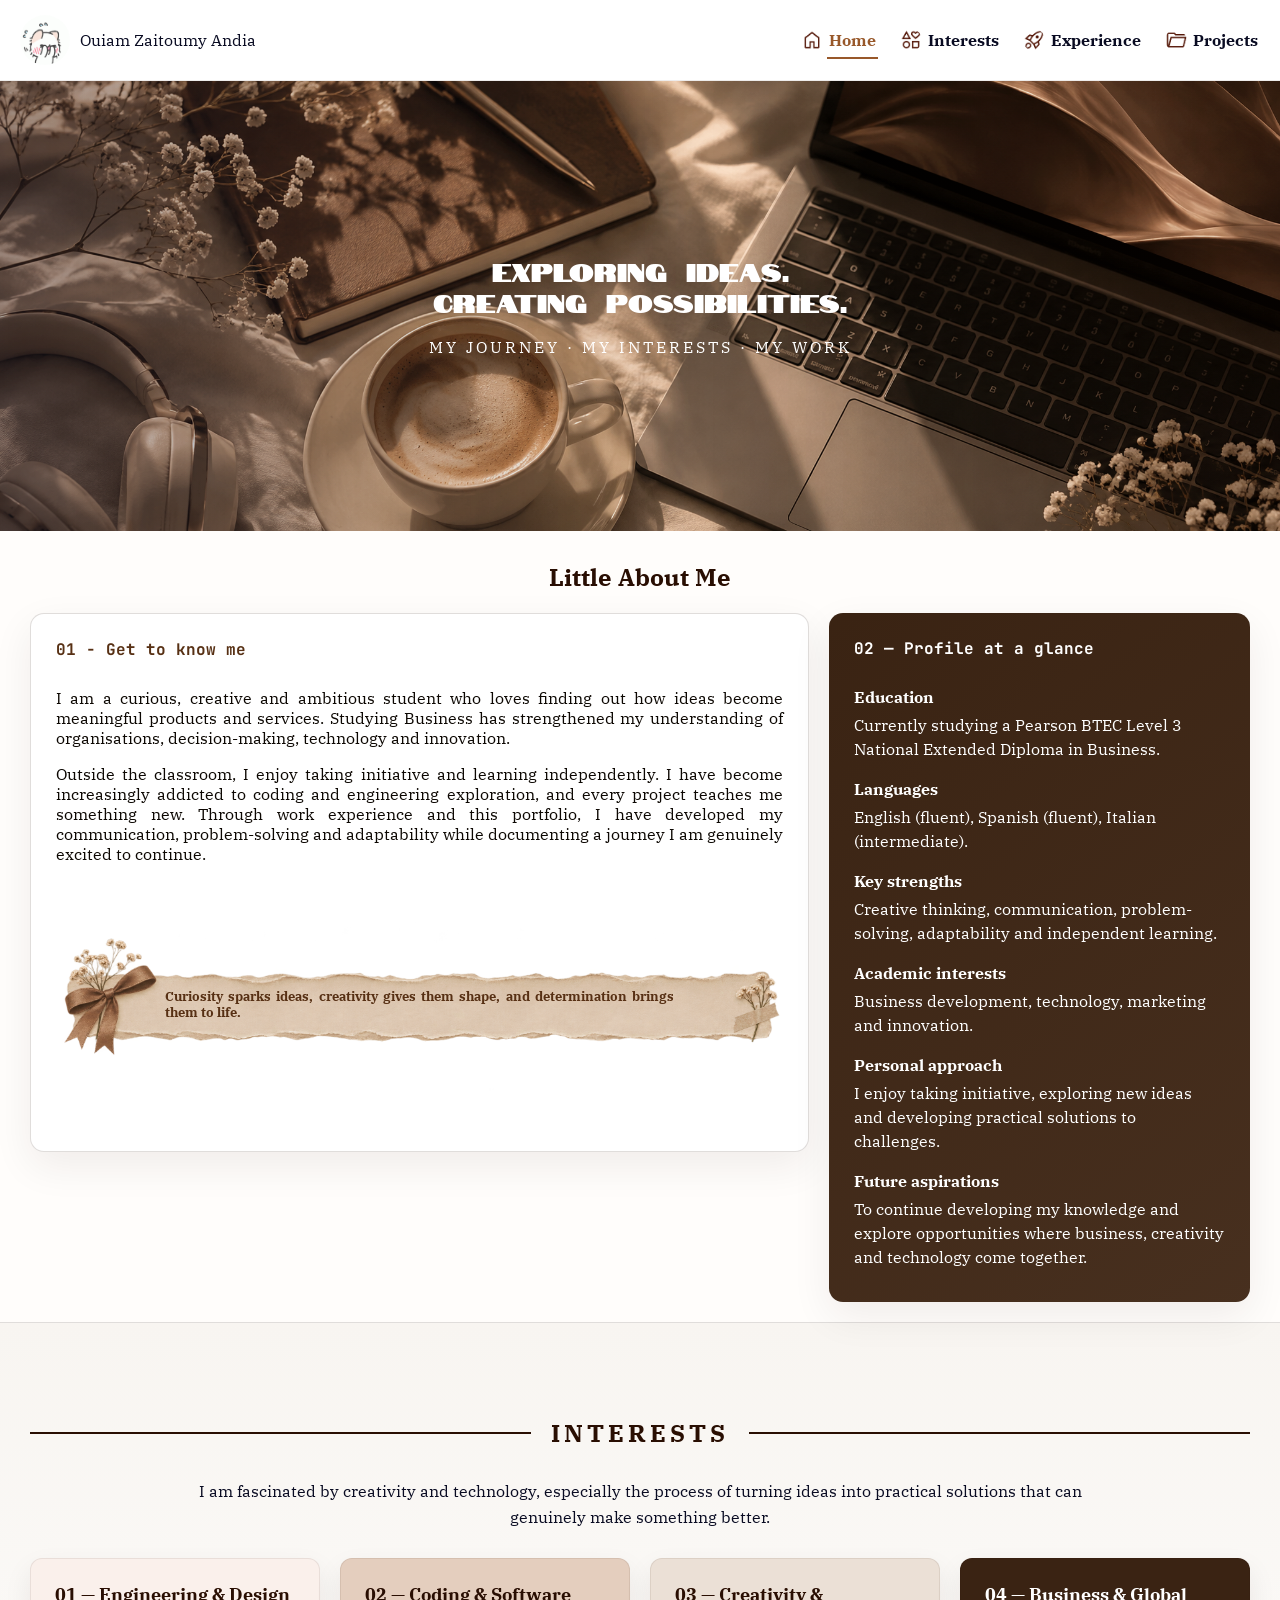
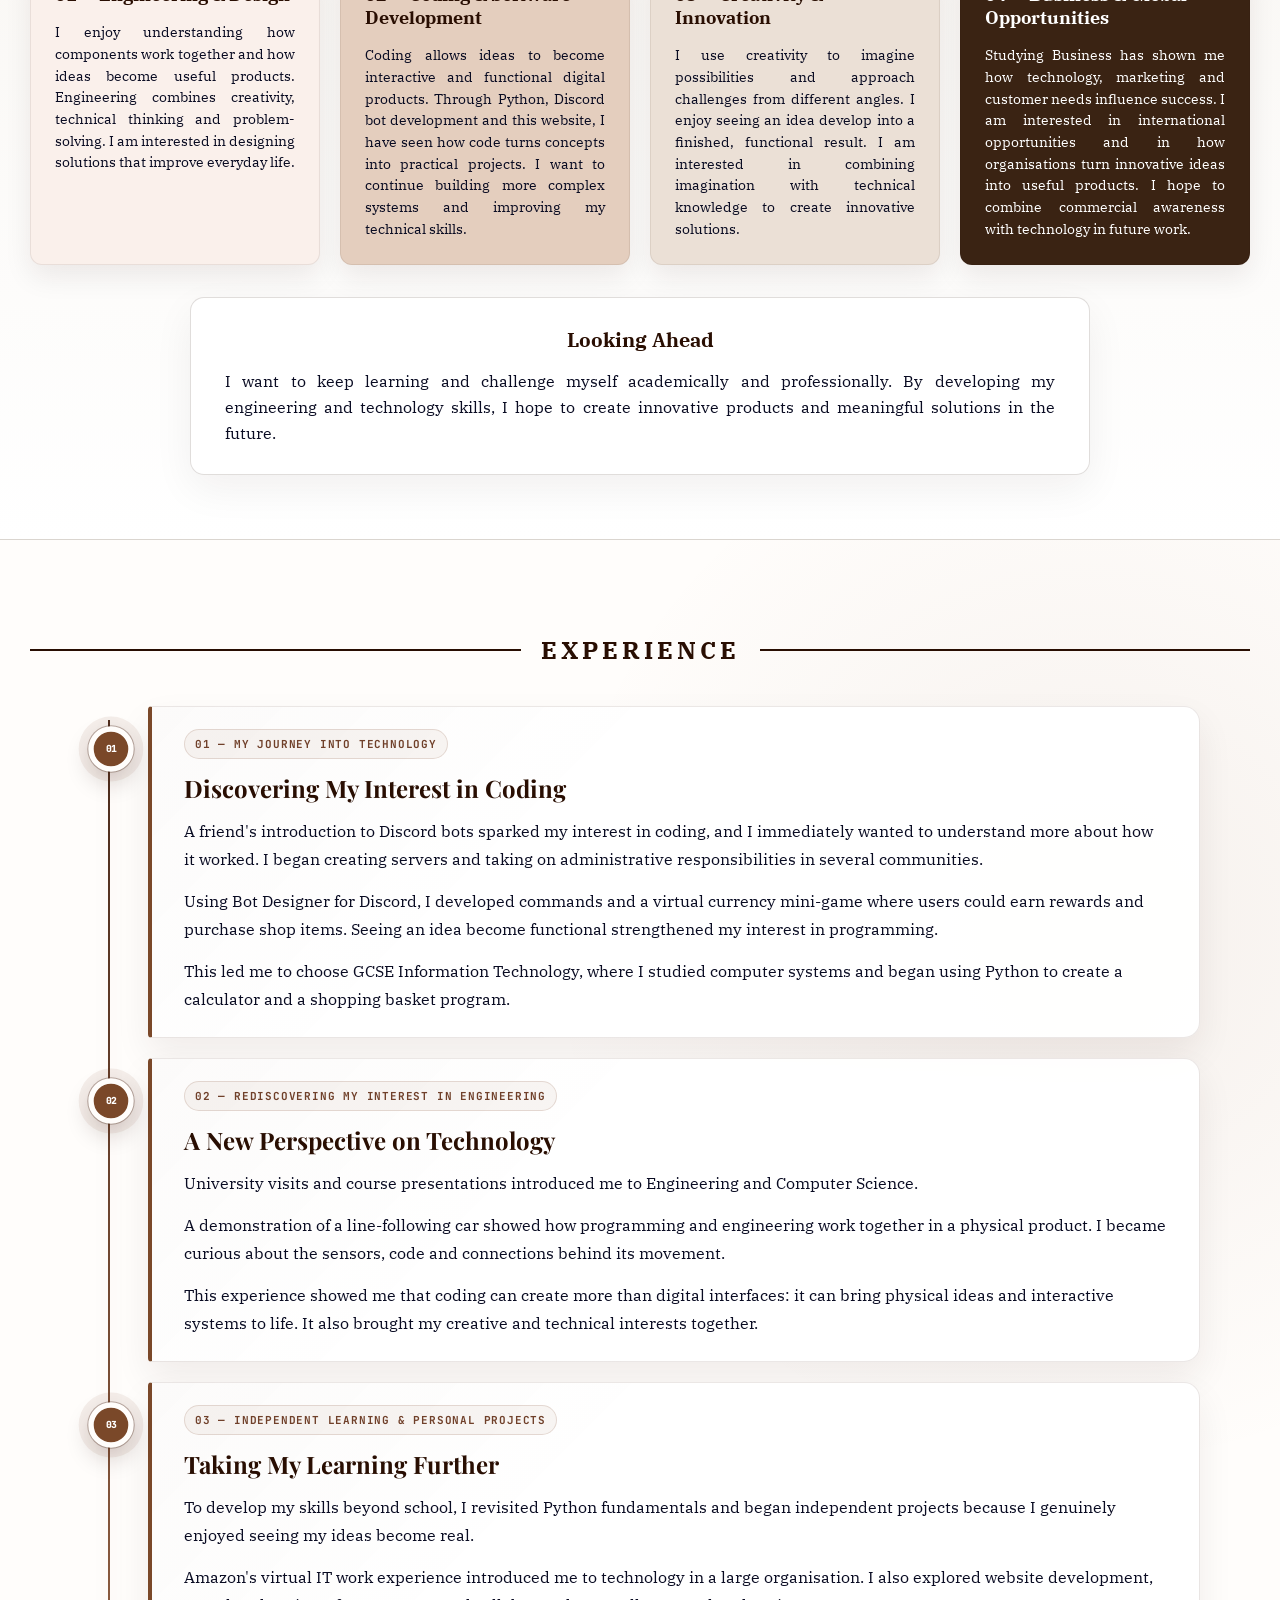
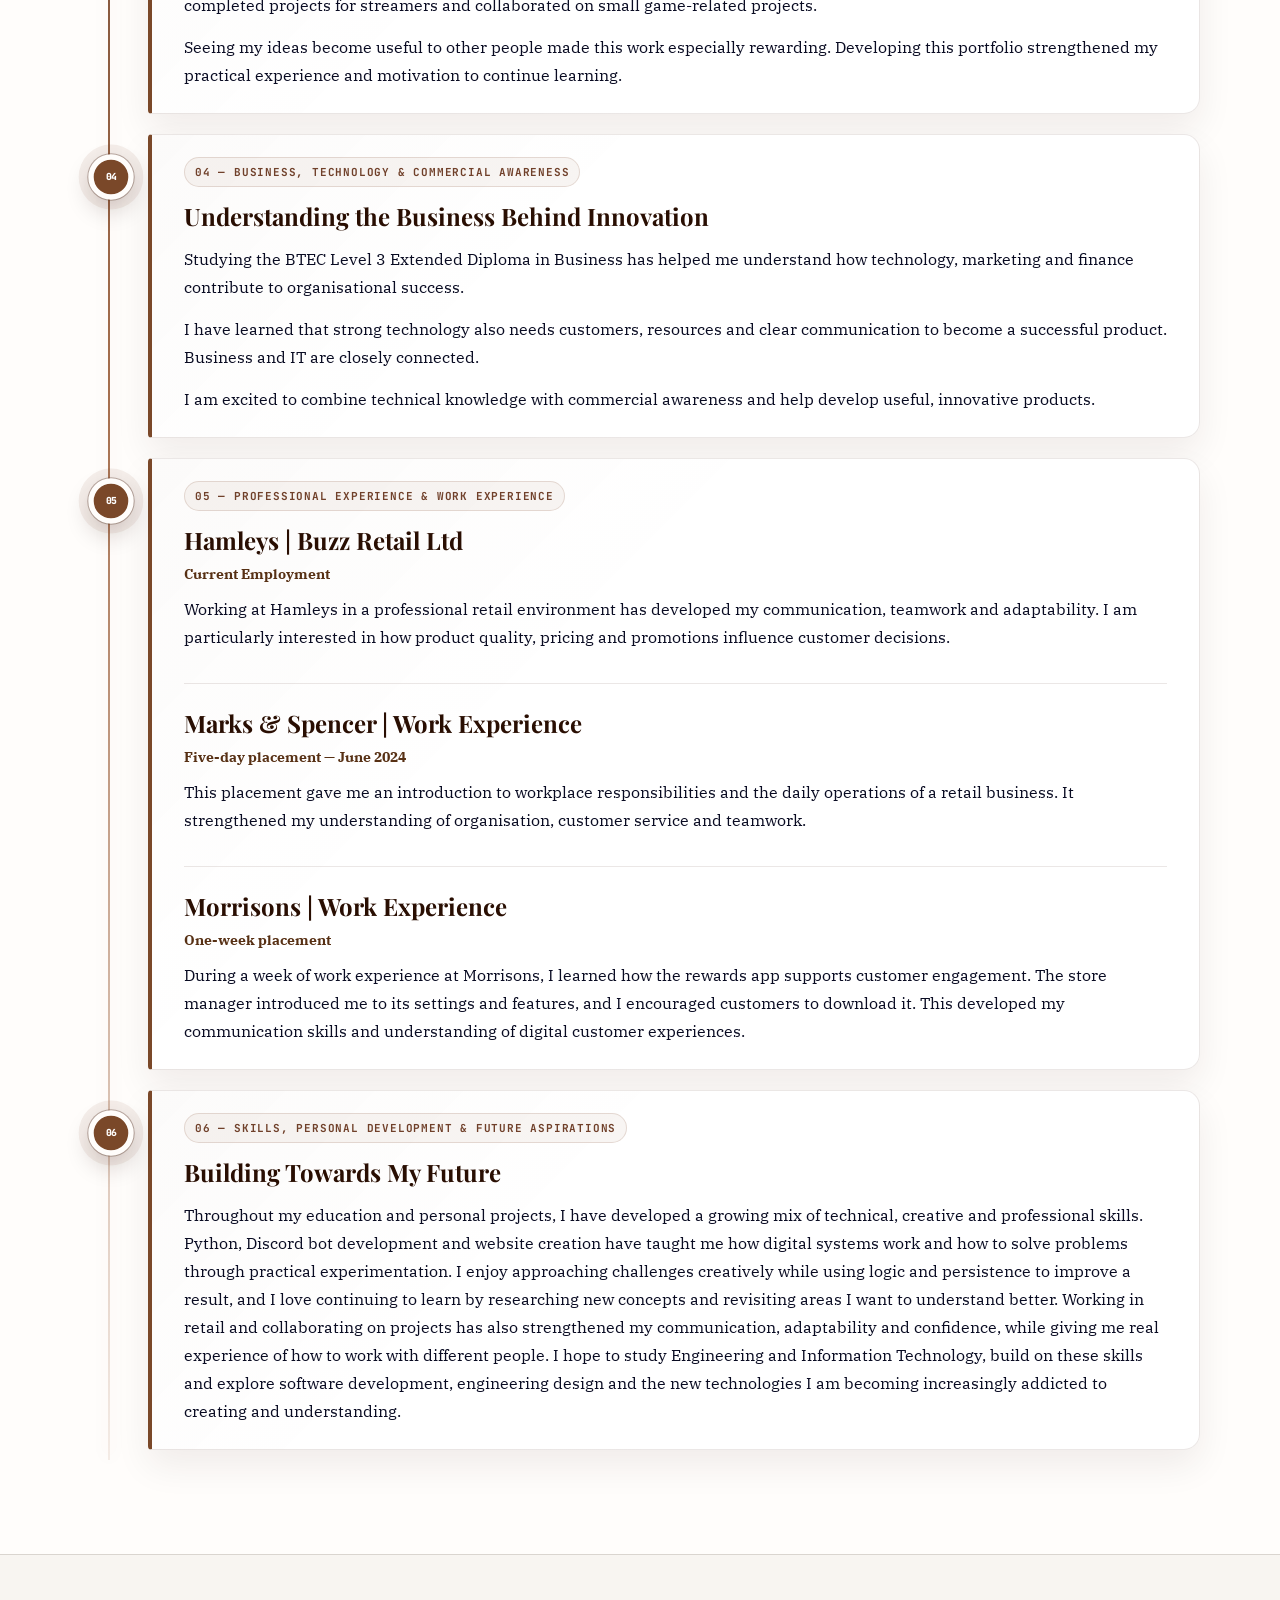
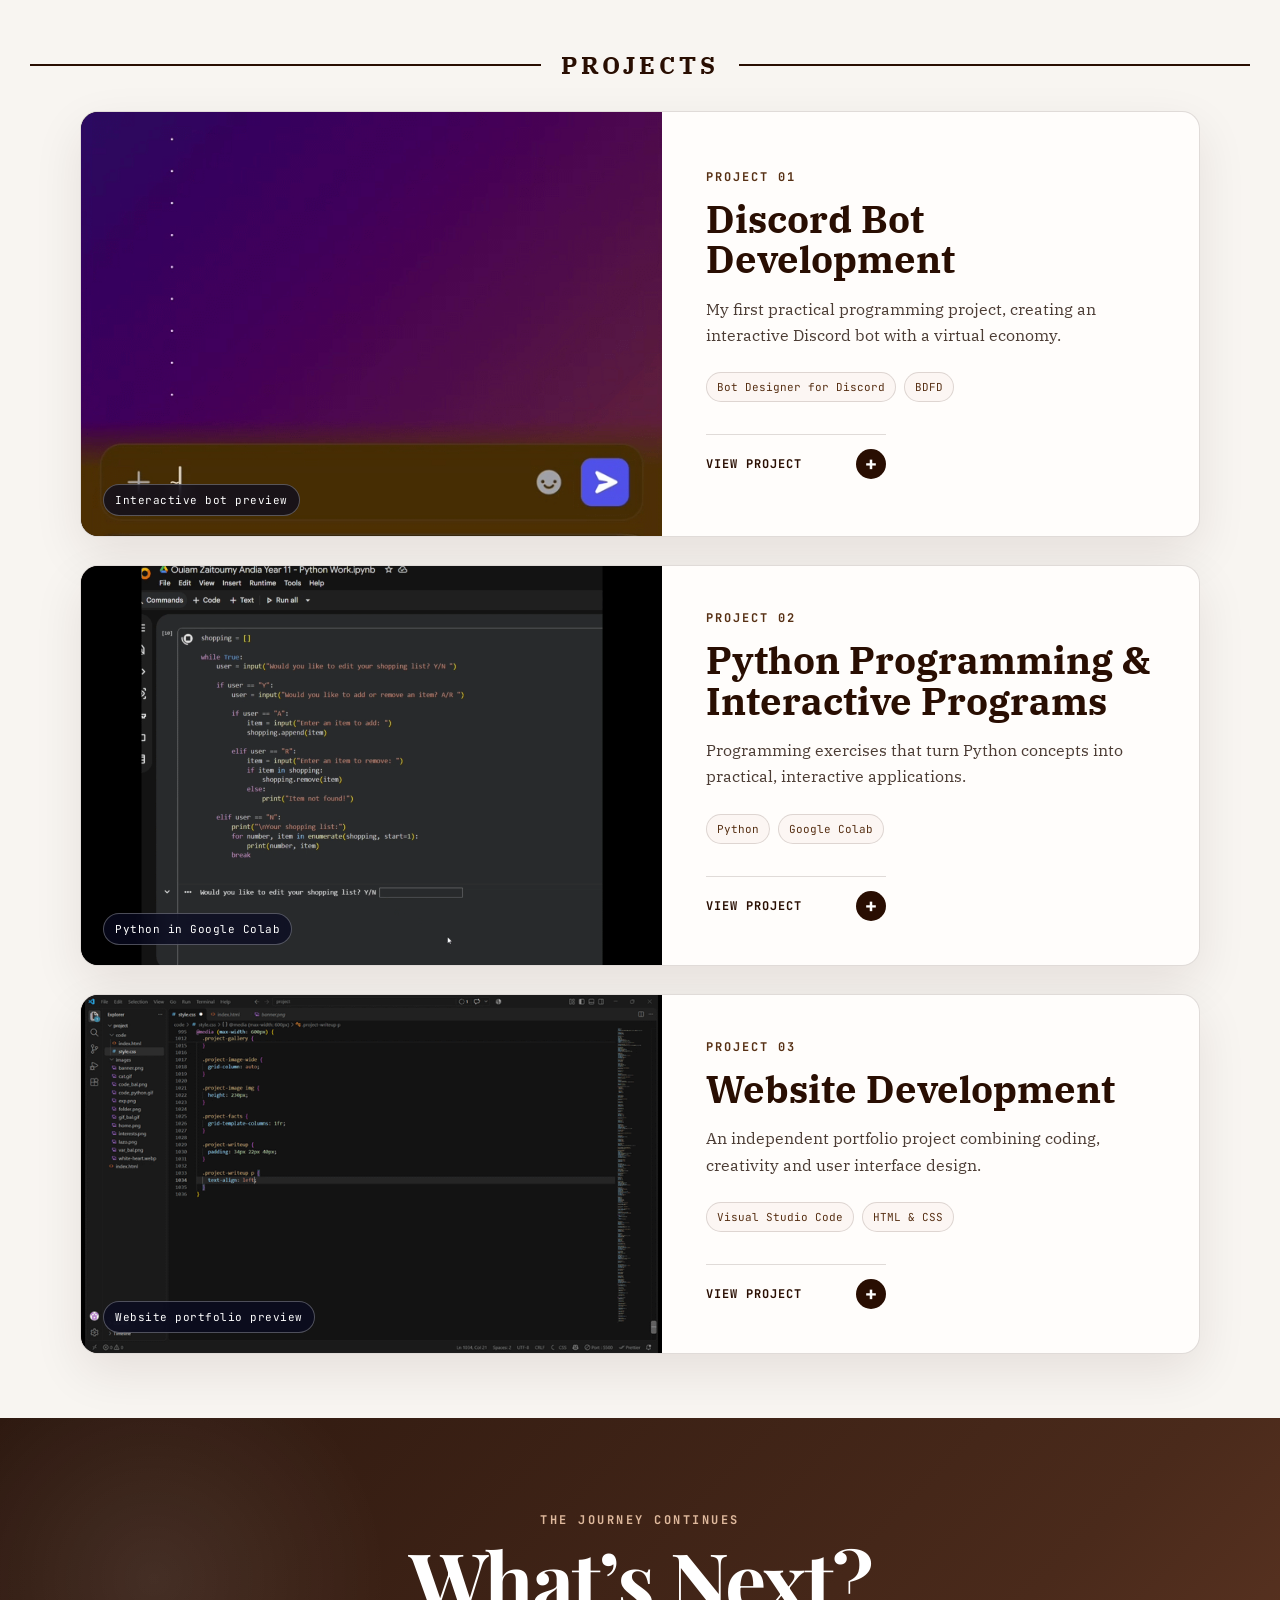
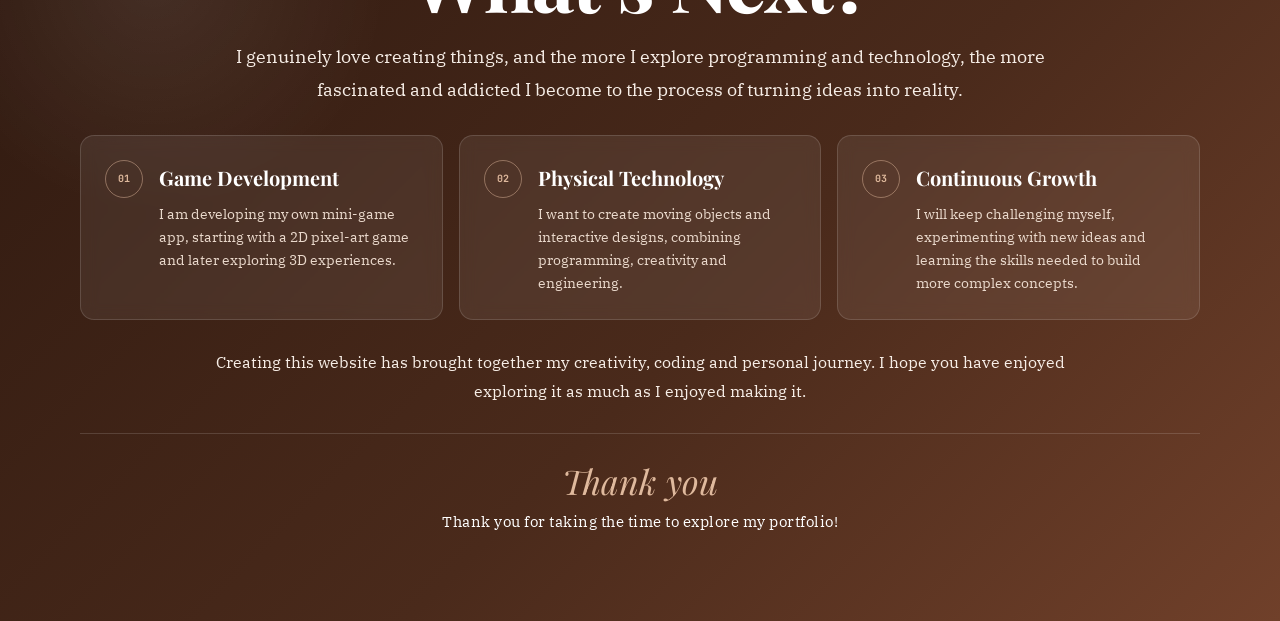
==== commit 3e936eae: "Restore mobile animations and lazo quote sizing" ====
--- a/code/index.html
+++ b/code/index.html
@@ -418,7 +418,8 @@
           }
         });
       }, {
-        threshold: 0.08
+        threshold: 0.05,
+        rootMargin: "0px 0px -8% 0px"
       });
 
       timelineItems.forEach((item) => revealTimeline.observe(item));
@@ -432,7 +433,8 @@
           }
         });
       }, {
-        threshold: 0.15
+        threshold: 0.08,
+        rootMargin: "0px 0px -5% 0px"
       });
 
       revealCards.forEach((card) => revealCardObserver.observe(card));
--- a/code/style.css
+++ b/code/style.css
@@ -1124,14 +1124,23 @@
   }
 
   .about-layout {
-    gap: 12px;
+    width: calc(100% - 28px);
+    max-width: 360px;
+    margin: 16px auto 8px;
+    gap: 14px;
+    align-items: stretch;
   }
 
   .section-box,
   .interests-box {
     width: 100%;
-    max-width: 360px;
-    padding: 20px 16px;
+    max-width: none;
+    margin: 0;
+    padding: 18px 16px;
+  }
+
+  .section-box:first-child {
+    margin: 0;
   }
 
   .highlight {
@@ -1139,31 +1148,42 @@
     font-size: 13px;
   }
 
-  .section-box:not(.interests-box) p {
+  .section-box:not(.interests-box) p,
+  .interests-box p {
     text-align: left;
+    font-size: 13px;
+    line-height: 1.55;
   }
 
   .lazo-container {
-    min-height: 110px;
+    aspect-ratio: 3.1 / 1;
+    min-height: 88px;
     display: grid;
     place-items: center;
   }
 
   .lazo-divider {
     width: 100%;
-    min-height: 110px;
+    height: 100%;
+    min-height: 0;
     object-fit: contain;
   }
 
+  .section-box:not(.interests-box) .lazo-quote,
   .lazo-quote {
-    width: 78%;
-    max-height: none;
-    font-size: 10px;
-    line-height: 1.25;
+    width: 52%;
+    max-height: 46%;
+    overflow: hidden;
+    font-size: 8px;
+    line-height: 1.2;
   }
 
   .interests-box h3 {
-    margin-top: 16px;
+    margin-top: 14px;
+  }
+
+  .interests-box p {
+    margin-bottom: 2px;
   }
 
   .section-title-lines {
@@ -1178,8 +1198,13 @@
   .interests-introduction,
   .looking-ahead p,
   .timeline-content p,
-  .project-writeup p {
+  .project-writeup p,
+  .next-intro,
+  .next-reflection,
+  .next-goal p {
     text-align: left;
+    font-size: 13px;
+    line-height: 1.55;
   }
 
   .interest-cards {
@@ -1188,6 +1213,11 @@
 
   .interest-card {
     min-height: 0;
+  }
+
+  .interest-card p {
+    font-size: 13px;
+    line-height: 1.55;
   }
 
   .experience-timeline {
@@ -1212,13 +1242,6 @@
 
   .timeline-dot span {
     font-size: 7px;
-  }
-
-  .reveal-card,
-  .reveal-content,
-  .timeline-content {
-    opacity: 1 !important;
-    transform: none !important;
   }
 
   .timeline-content {
@@ -1240,7 +1263,18 @@
   }
 
   .timeline-content p {
-    line-height: 1.65;
+    font-size: 13px;
+    line-height: 1.55;
+  }
+
+  .reveal-card {
+    transform: translateY(14px);
+    transition-duration: 0.55s;
+  }
+
+  .reveal-content {
+    transform: translateX(-10px);
+    transition-duration: 0.55s;
   }
 
   .timeline-content .timeline-subheading {
@@ -1540,7 +1574,7 @@
   }
 
   .next-intro {
-    font-size: 16px;
+    font-size: 13px;
   }
 
   .next-goal {
